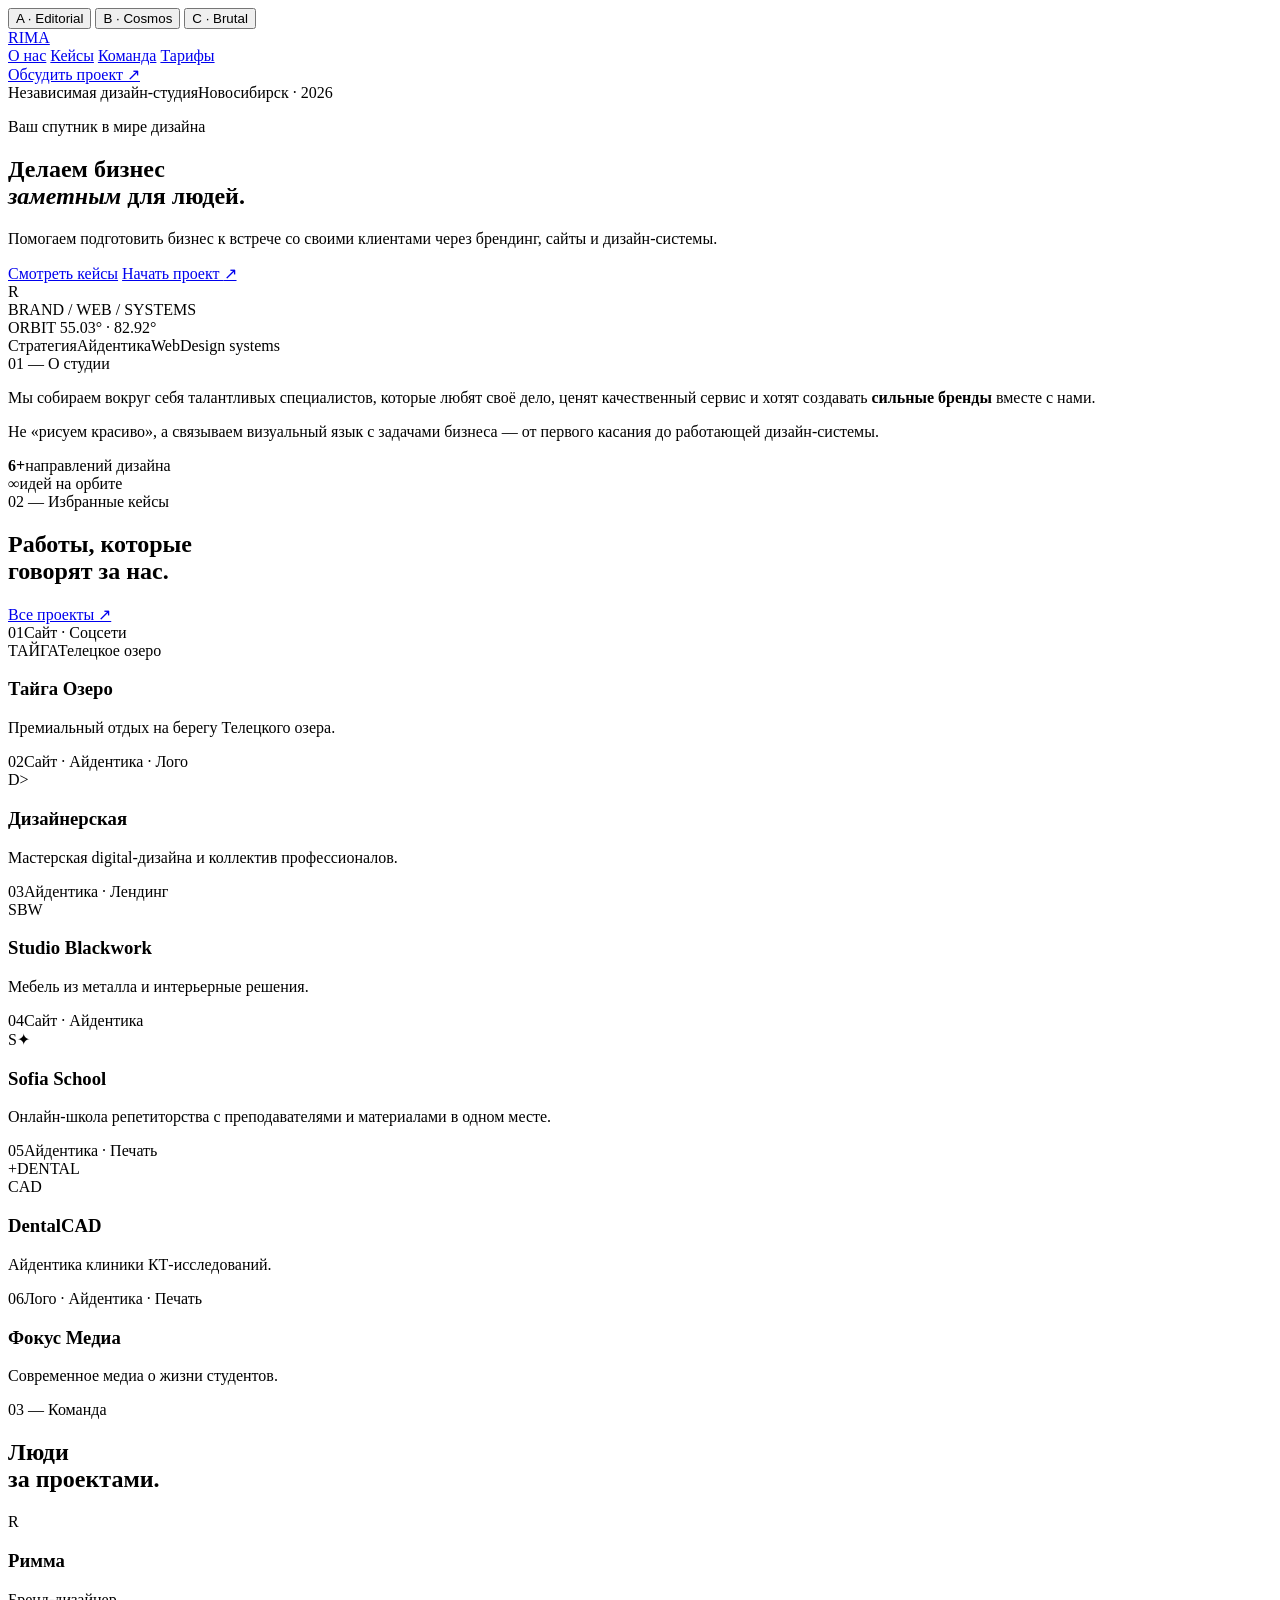
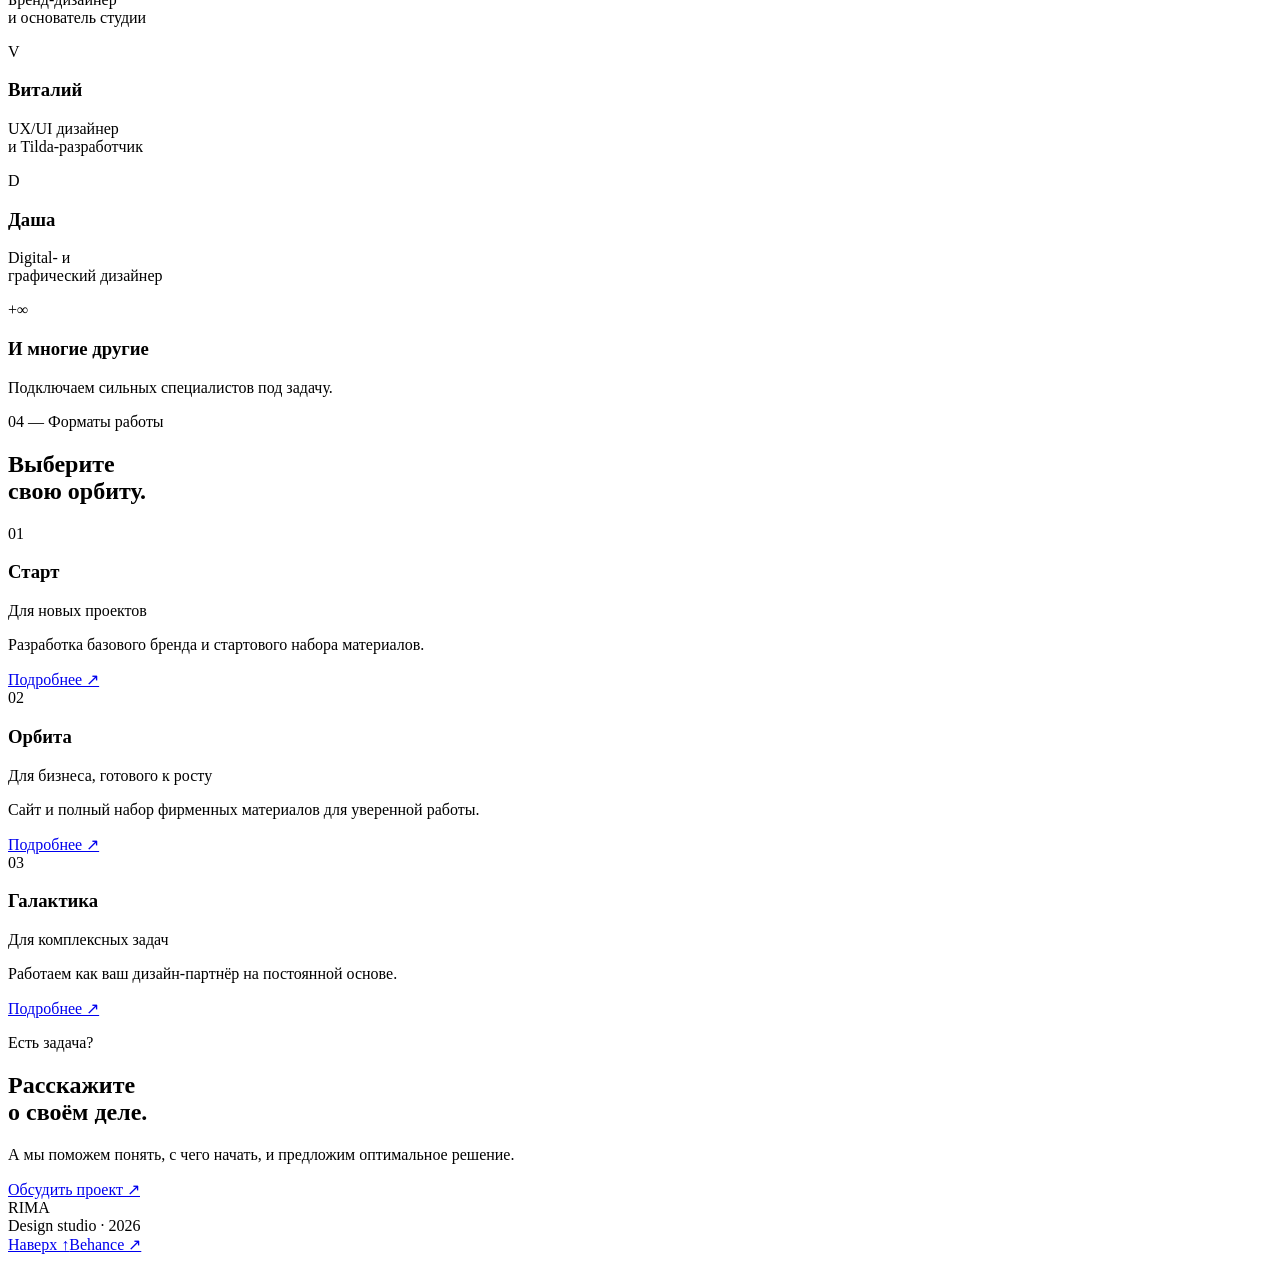
==== index.html @ 3a9eb6b9 "feat: add interactive three-concept redesign showcase" ====
<!doctype html>
<html lang="ru">
<head>
  <meta charset="utf-8" />
  <meta name="viewport" content="width=device-width,initial-scale=1" />
  <meta name="description" content="Rima — redesign concepts" />
  <title>Rima — дизайн-концепции</title>
  <link rel="preconnect" href="https://fonts.googleapis.com">
  <link rel="preconnect" href="https://fonts.gstatic.com" crossorigin>
  <link href="https://fonts.googleapis.com/css2?family=Inter:wght@400;500;600;700&family=Manrope:wght@400;500;600;700;800&family=Unbounded:wght@400;500;600&display=swap" rel="stylesheet">
  <link rel="stylesheet" href="styles.css" />
</head>
<body data-concept="editorial">
  <div class="concept-switcher" aria-label="Выбор дизайн-концепции">
    <button data-set-concept="editorial" class="is-active">A · Editorial</button>
    <button data-set-concept="cosmos">B · Cosmos</button>
    <button data-set-concept="brutal">C · Brutal</button>
  </div>

  <div class="noise"></div>
  <div class="orb orb-a"></div>
  <div class="orb orb-b"></div>

  <header class="site-header shell">
    <a class="brand" href="#top" aria-label="Rima — на главную">
      <span class="brand-dot"></span>
      <span>RIMA</span>
    </a>
    <nav>
      <a href="#about">О нас</a>
      <a href="#work">Кейсы</a>
      <a href="#team">Команда</a>
      <a href="#plans">Тарифы</a>
    </nav>
    <a class="header-cta" href="#contact">Обсудить проект ↗</a>
  </header>

  <main id="top">
    <section class="hero shell section-grid">
      <div class="eyebrow"><span>Независимая дизайн-студия</span><span>Новосибирск · 2026</span></div>
      <div class="hero-copy">
        <p class="kicker">Ваш спутник в мире дизайна</p>
        <h1>Делаем бизнес<br><em>заметным</em> для людей.</h1>
        <p class="lead">Помогаем подготовить бизнес к встрече со своими клиентами через брендинг, сайты и дизайн-системы.</p>
        <div class="hero-actions">
          <a class="primary-btn" href="#work">Смотреть кейсы</a>
          <a class="text-link" href="#contact">Начать проект <span>↗</span></a>
        </div>
      </div>
      <aside class="hero-art" aria-hidden="true">
        <div class="planet">
          <div class="planet-core">R</div>
          <div class="ring ring-1"></div>
          <div class="ring ring-2"></div>
          <div class="satellite sat-1"></div>
          <div class="satellite sat-2"></div>
        </div>
        <div class="micro-label top">BRAND / WEB / SYSTEMS</div>
        <div class="micro-label bottom">ORBIT 55.03° · 82.92°</div>
      </aside>
      <div class="hero-foot"><span>Стратегия</span><span>Айдентика</span><span>Web</span><span>Design systems</span></div>
    </section>

    <section id="about" class="about shell section-grid">
      <div class="section-index">01 — О студии</div>
      <div class="about-main">
        <p class="display-copy">Мы собираем вокруг себя талантливых специалистов, которые любят своё дело, ценят качественный сервис и хотят создавать <strong>сильные бренды</strong> вместе с нами.</p>
      </div>
      <div class="about-side">
        <p>Не «рисуем красиво», а связываем визуальный язык с задачами бизнеса — от первого касания до работающей дизайн-системы.</p>
        <div class="metric"><strong>6+</strong><span>направлений дизайна</span></div>
        <div class="metric"><strong>∞</strong><span>идей на орбите</span></div>
      </div>
    </section>

    <section id="work" class="work shell">
      <div class="section-heading">
        <div class="section-index">02 — Избранные кейсы</div>
        <h2>Работы, которые<br>говорят за нас.</h2>
        <a class="text-link" href="https://www.behance.net/" target="_blank" rel="noreferrer">Все проекты ↗</a>
      </div>
      <div class="case-grid">
        <article class="case case-wide theme-lake">
          <div class="case-top"><span>01</span><span>Сайт · Соцсети</span></div>
          <div class="case-visual"><span class="visual-word">ТАЙГА</span><span class="visual-sub">Телецкое озеро</span></div>
          <div class="case-bottom"><h3>Тайга Озеро</h3><p>Премиальный отдых на берегу Телецкого озера.</p></div>
        </article>
        <article class="case theme-digital">
          <div class="case-top"><span>02</span><span>Сайт · Айдентика · Лого</span></div>
          <div class="case-visual"><span class="visual-code">D&gt;</span></div>
          <div class="case-bottom"><h3>Дизайнерская</h3><p>Мастерская digital-дизайна и коллектив профессионалов.</p></div>
        </article>
        <article class="case theme-blackwork">
          <div class="case-top"><span>03</span><span>Айдентика · Лендинг</span></div>
          <div class="case-visual"><span class="steel-line"></span><span class="steel-mark">SBW</span></div>
          <div class="case-bottom"><h3>Studio Blackwork</h3><p>Мебель из металла и интерьерные решения.</p></div>
        </article>
        <article class="case theme-sofia">
          <div class="case-top"><span>04</span><span>Сайт · Айдентика</span></div>
          <div class="case-visual"><span class="sofia-s">S</span><span class="sofia-star">✦</span></div>
          <div class="case-bottom"><h3>Sofia School</h3><p>Онлайн-школа репетиторства с преподавателями и материалами в одном месте.</p></div>
        </article>
        <article class="case theme-dental">
          <div class="case-top"><span>05</span><span>Айдентика · Печать</span></div>
          <div class="case-visual"><span class="dental-cross">+</span><span class="dental-name">DENTAL<br>CAD</span></div>
          <div class="case-bottom"><h3>DentalCAD</h3><p>Айдентика клиники КТ-исследований.</p></div>
        </article>
        <article class="case theme-focus">
          <div class="case-top"><span>06</span><span>Лого · Айдентика · Печать</span></div>
          <div class="case-visual"><span class="focus-ring"></span><span class="focus-dot"></span></div>
          <div class="case-bottom"><h3>Фокус Медиа</h3><p>Современное медиа о жизни студентов.</p></div>
        </article>
      </div>
    </section>

    <section id="team" class="team shell">
      <div class="section-heading compact">
        <div class="section-index">03 — Команда</div>
        <h2>Люди<br>за проектами.</h2>
      </div>
      <div class="team-grid">
        <article class="person person-rimma"><div class="portrait"><span>R</span></div><div><h3>Римма</h3><p>Бренд-дизайнер<br>и основатель студии</p></div></article>
        <article class="person person-vitaly"><div class="portrait"><span>V</span></div><div><h3>Виталий</h3><p>UX/UI дизайнер<br>и Tilda-разработчик</p></div></article>
        <article class="person person-dasha"><div class="portrait"><span>D</span></div><div><h3>Даша</h3><p>Digital- и<br>графический дизайнер</p></div></article>
        <article class="person person-more"><div class="portrait"><span>+∞</span></div><div><h3>И многие другие</h3><p>Подключаем сильных специалистов под задачу.</p></div></article>
      </div>
    </section>

    <section id="plans" class="plans shell">
      <div class="section-heading">
        <div class="section-index">04 — Форматы работы</div>
        <h2>Выберите<br>свою орбиту.</h2>
      </div>
      <div class="plan-list">
        <article class="plan"><div class="plan-no">01</div><div><h3>Старт</h3><p>Для новых проектов</p></div><p class="plan-desc">Разработка базового бренда и стартового набора материалов.</p><a href="#contact">Подробнее ↗</a></article>
        <article class="plan featured"><div class="plan-no">02</div><div><h3>Орбита</h3><p>Для бизнеса, готового к росту</p></div><p class="plan-desc">Сайт и полный набор фирменных материалов для уверенной работы.</p><a href="#contact">Подробнее ↗</a></article>
        <article class="plan"><div class="plan-no">03</div><div><h3>Галактика</h3><p>Для комплексных задач</p></div><p class="plan-desc">Работаем как ваш дизайн-партнёр на постоянной основе.</p><a href="#contact">Подробнее ↗</a></article>
      </div>
    </section>

    <section id="contact" class="contact shell">
      <div class="contact-orbit" aria-hidden="true"><span></span></div>
      <p class="kicker">Есть задача?</p>
      <h2>Расскажите<br>о своём деле.</h2>
      <p>А мы поможем понять, с чего начать, и предложим оптимальное решение.</p>
      <a class="contact-btn" href="mailto:hello@example.com">Обсудить проект <span>↗</span></a>
    </section>
  </main>

  <footer class="shell footer">
    <div class="brand"><span class="brand-dot"></span><span>RIMA</span></div>
    <div>Design studio · 2026</div>
    <div class="footer-links"><a href="#top">Наверх ↑</a><a href="https://www.behance.net/" target="_blank" rel="noreferrer">Behance ↗</a></div>
  </footer>

  <script src="app.js"></script>
</body>
</html>
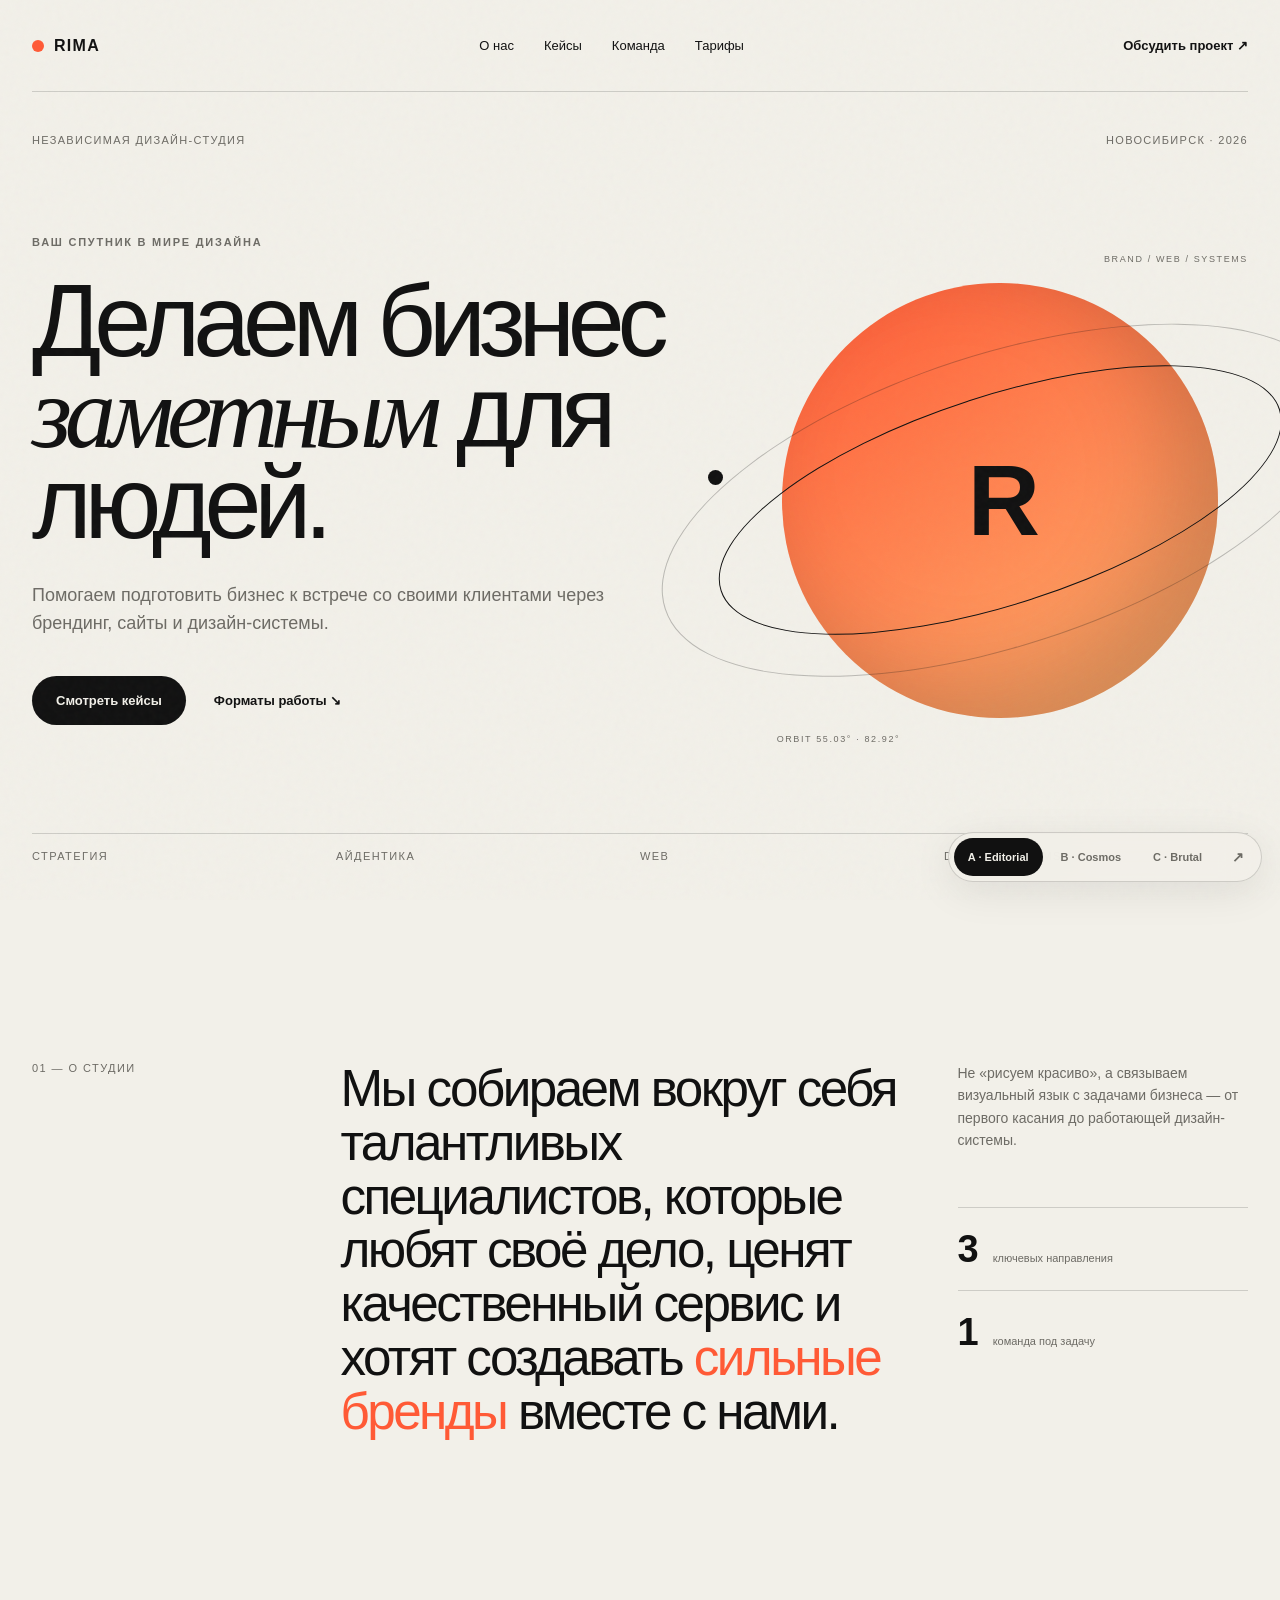
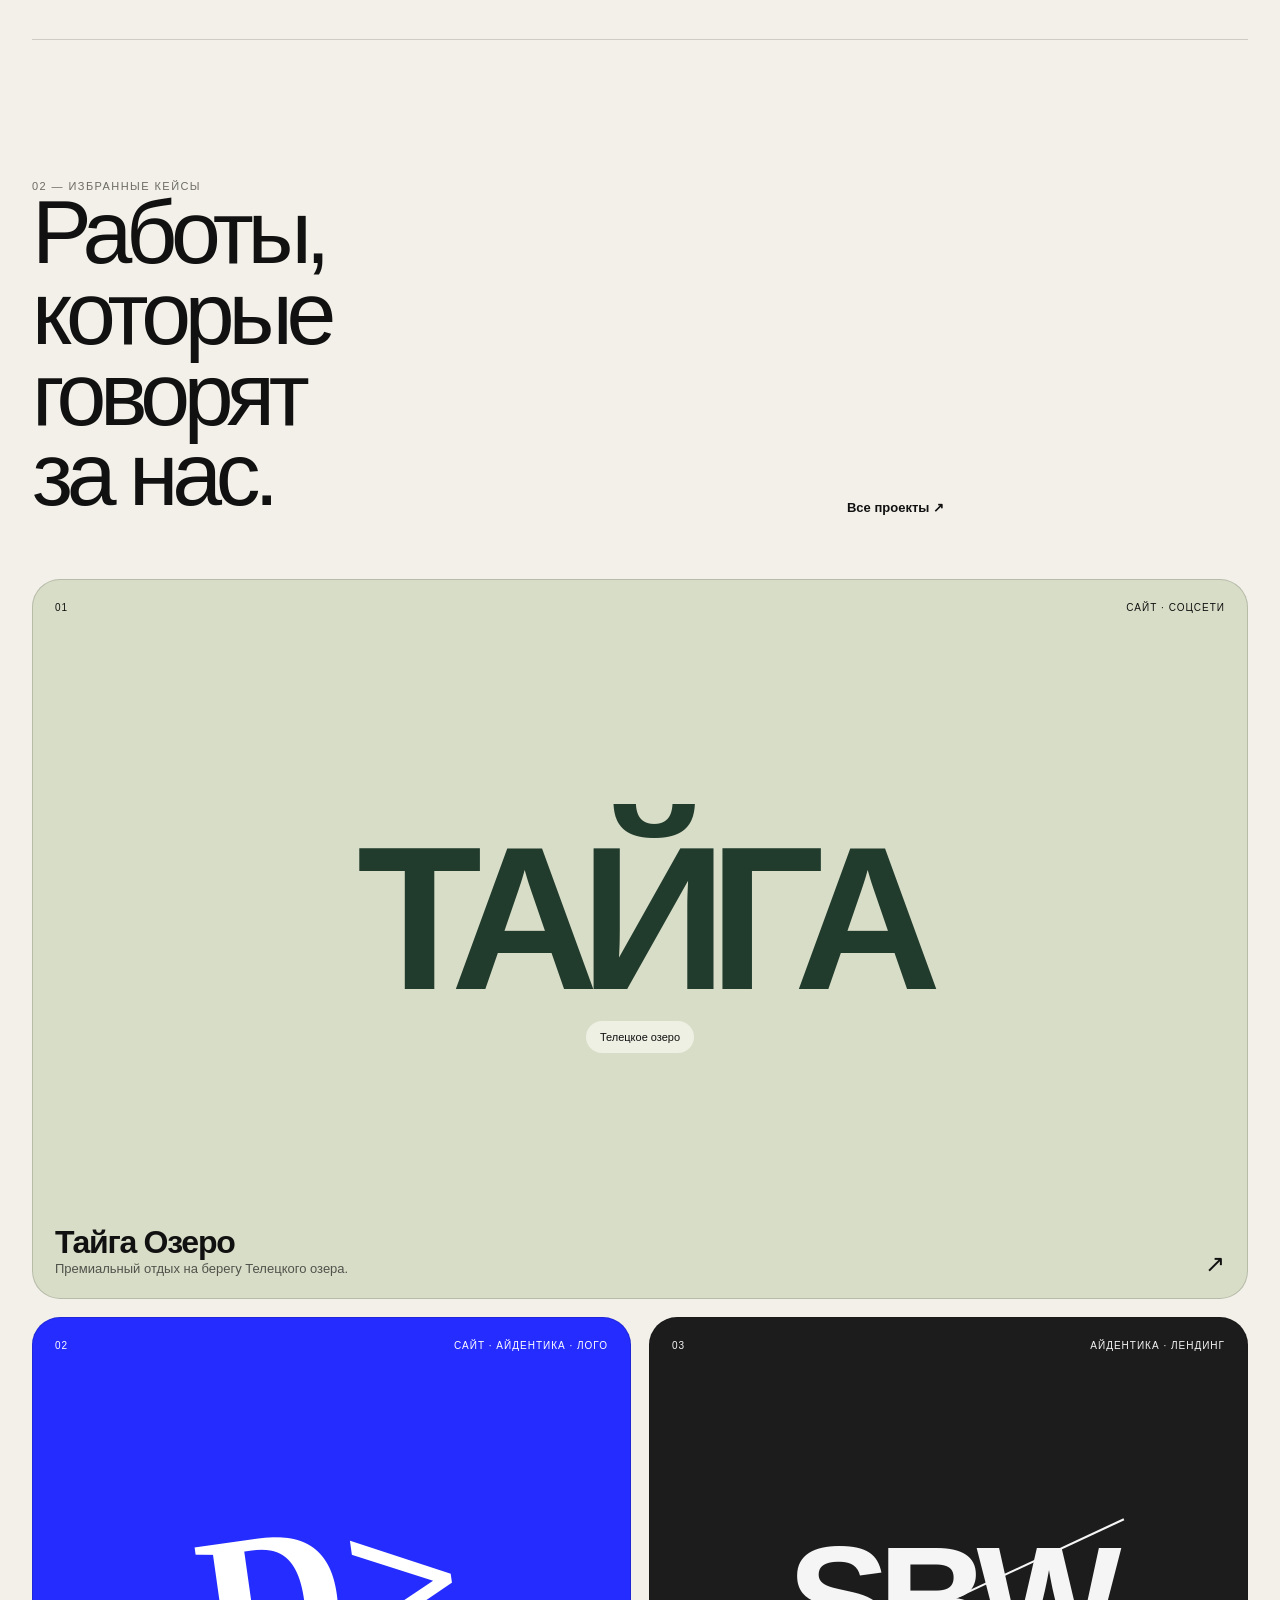
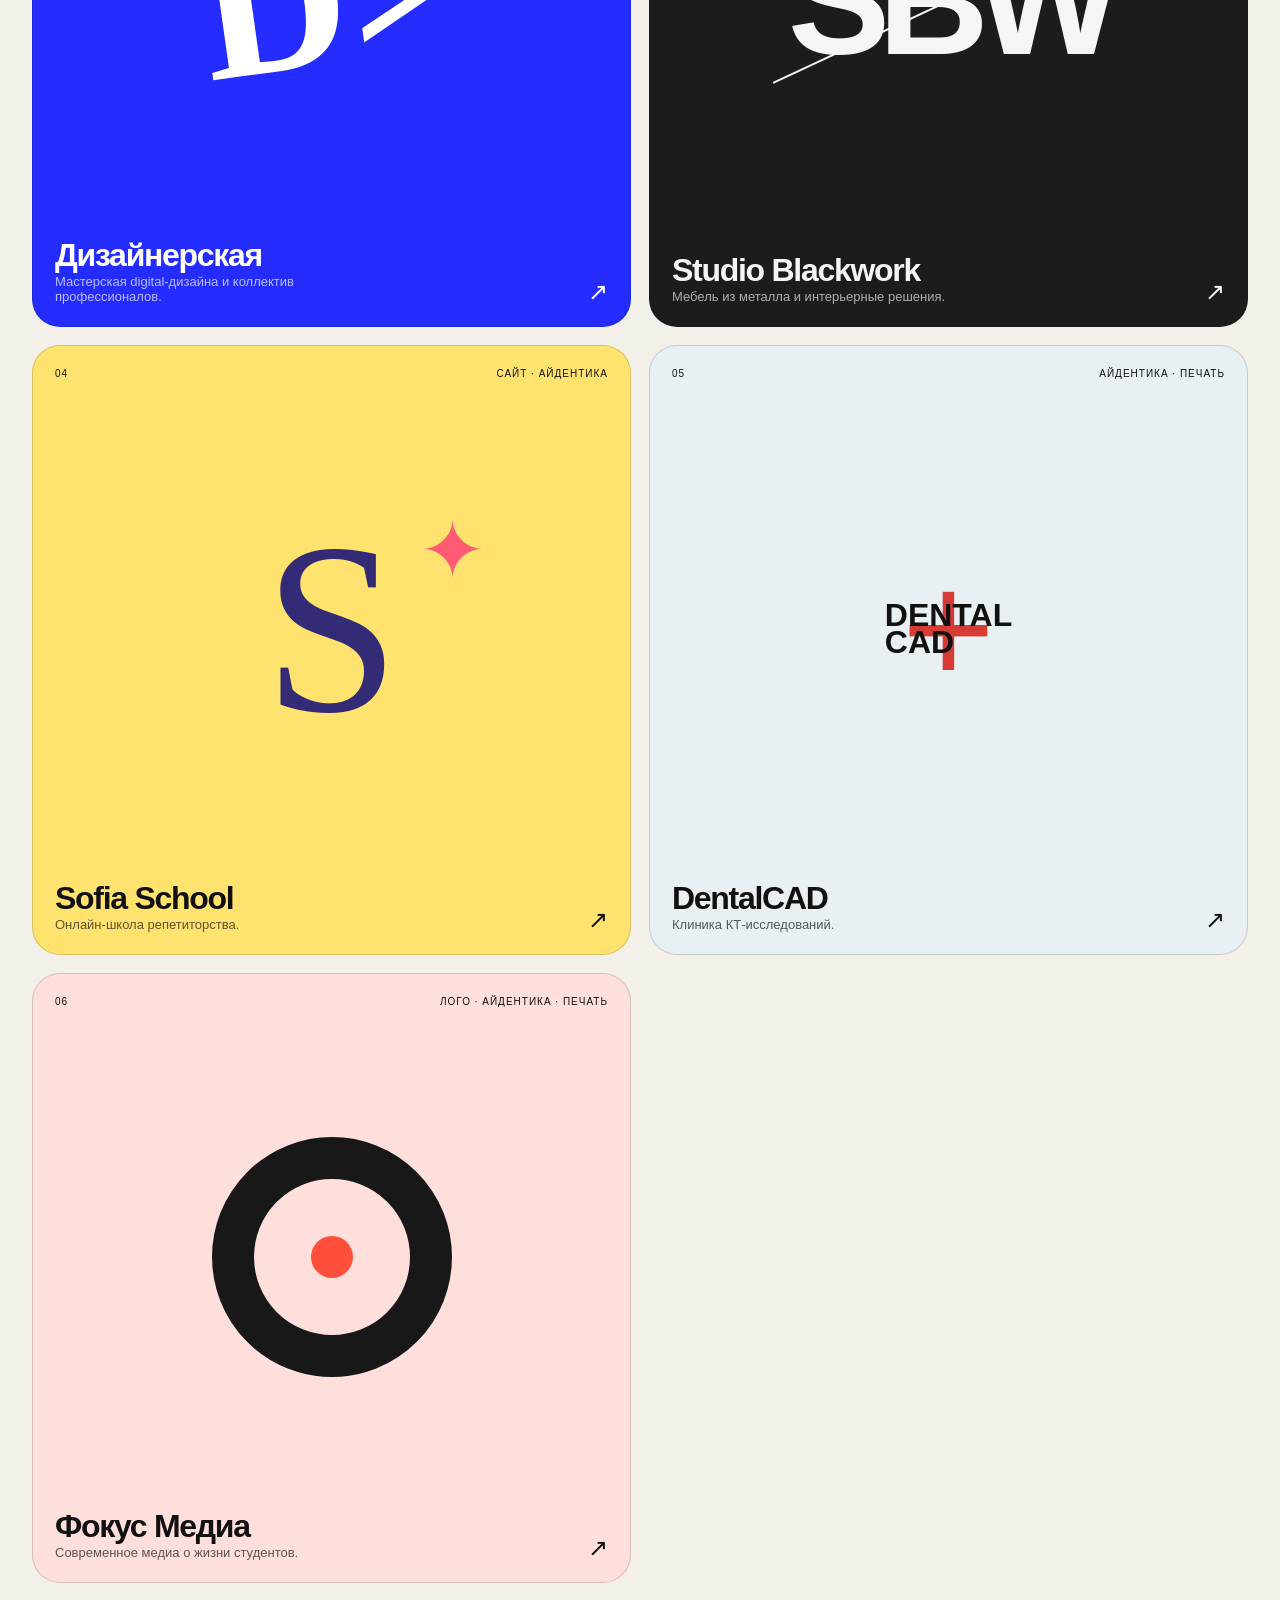
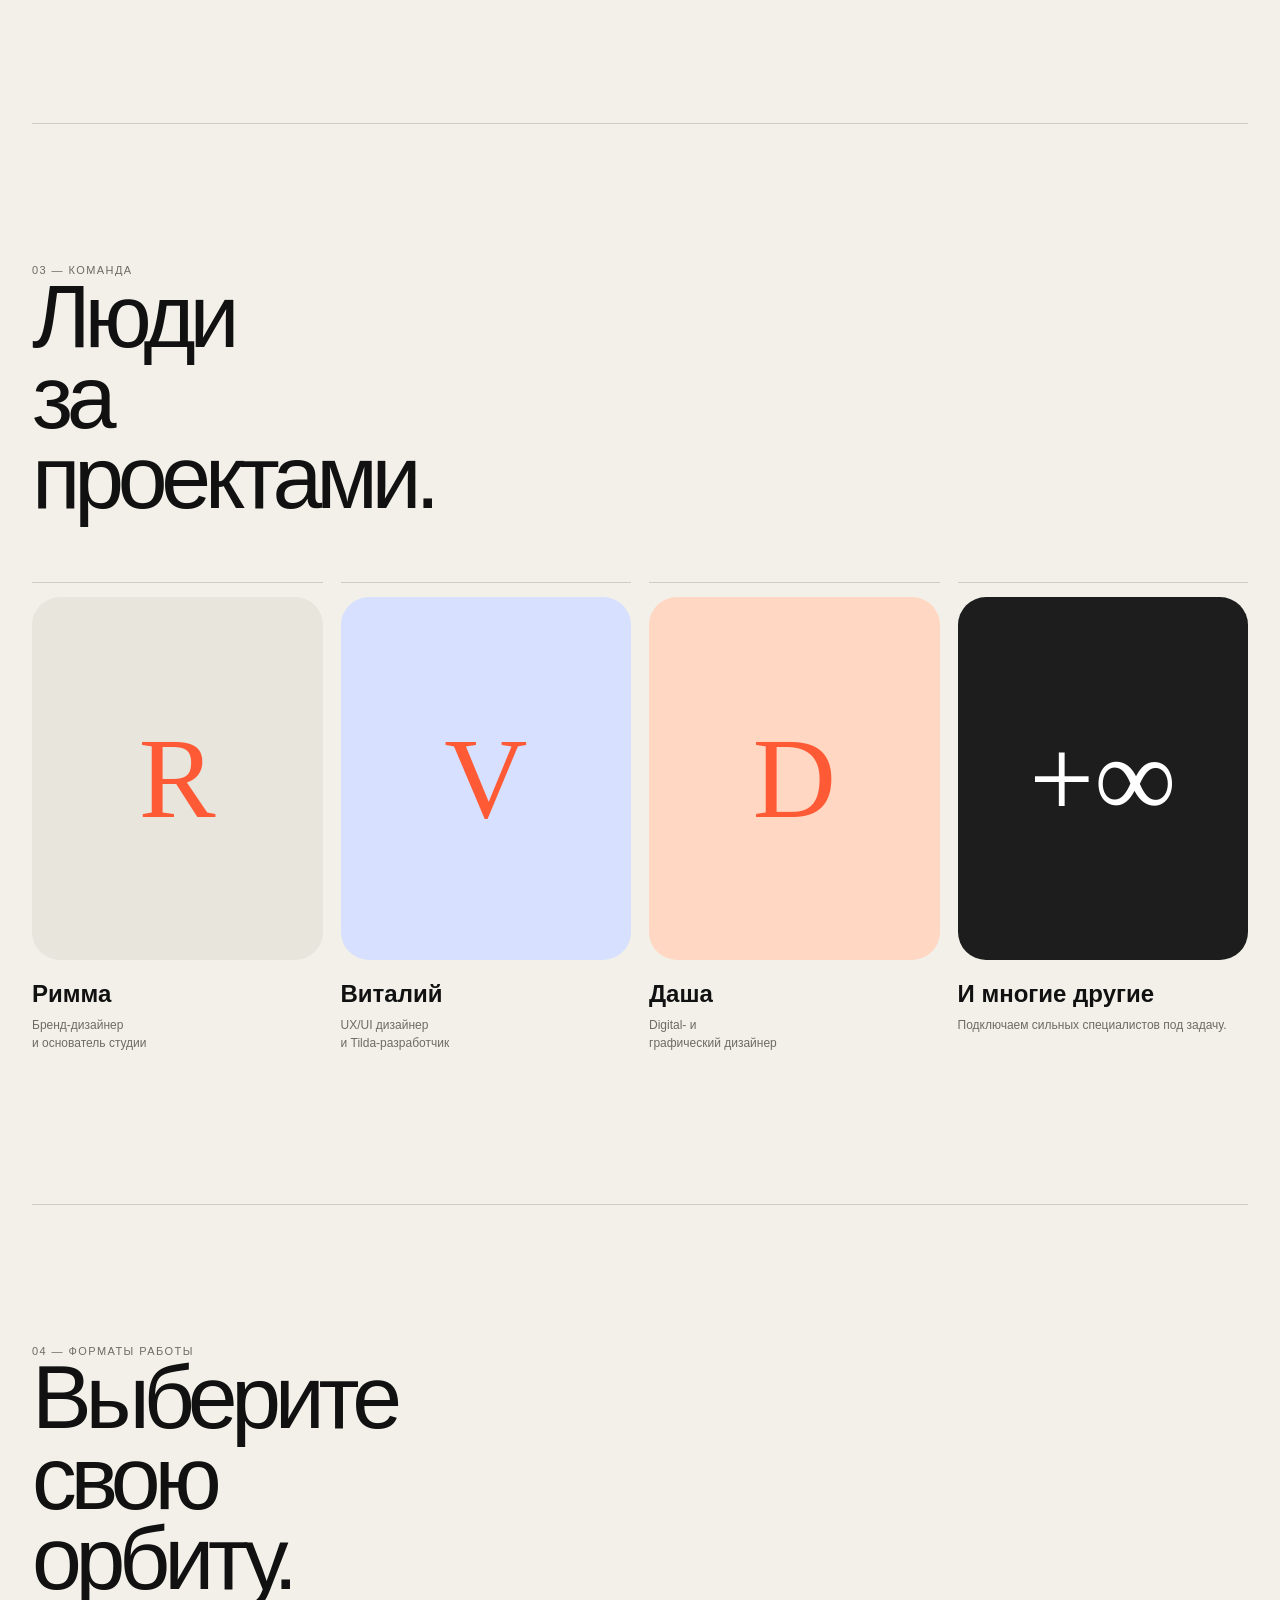
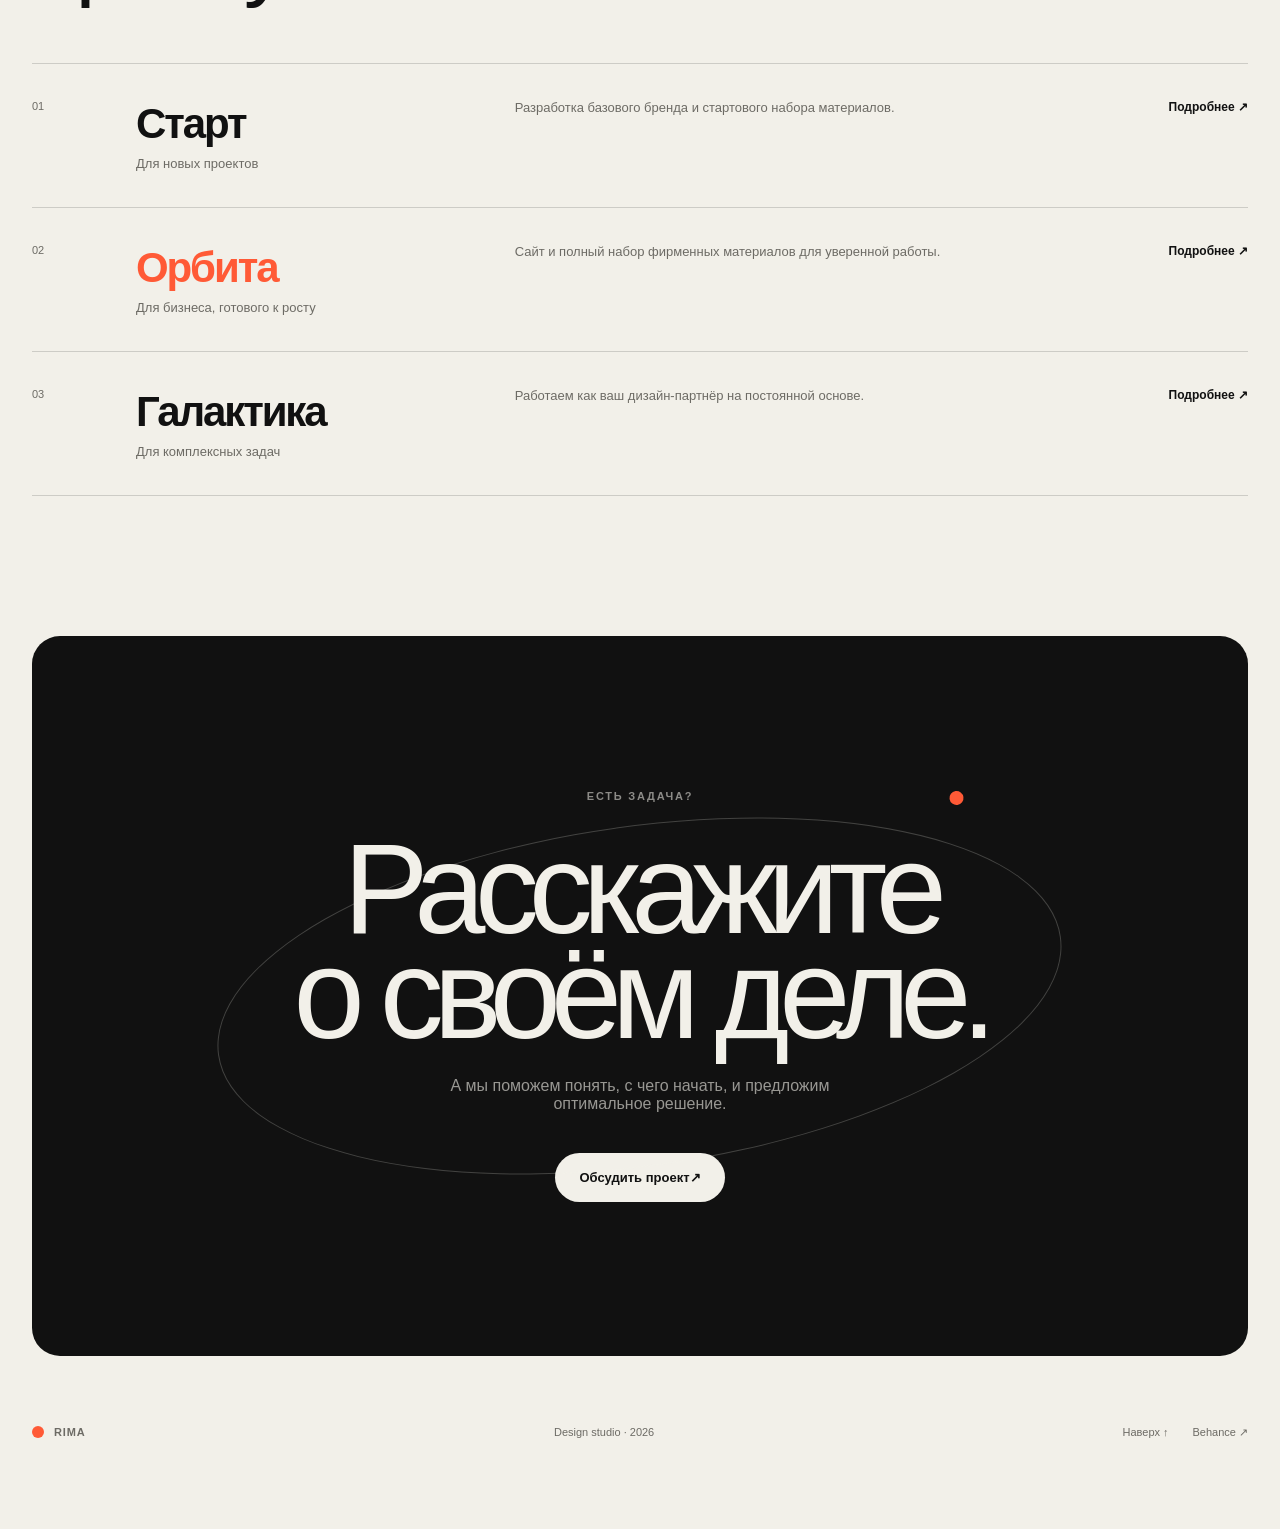
==== commit a6ba61b1: "feat: polish presentation shell and real project links" ====
--- a/index.html
+++ b/index.html
@@ -3,156 +3,90 @@
 <head>
   <meta charset="utf-8" />
   <meta name="viewport" content="width=device-width,initial-scale=1" />
-  <meta name="description" content="Rima — redesign concepts" />
-  <title>Rima — дизайн-концепции</title>
+  <meta name="theme-color" content="#f2f0e9" />
+  <meta name="description" content="RIMA — независимая дизайн-студия. Брендинг, сайты и дизайн-системы." />
+  <title>RIMA — дизайн-концепции</title>
   <link rel="preconnect" href="https://fonts.googleapis.com">
   <link rel="preconnect" href="https://fonts.gstatic.com" crossorigin>
   <link href="https://fonts.googleapis.com/css2?family=Inter:wght@400;500;600;700&family=Manrope:wght@400;500;600;700;800&family=Unbounded:wght@400;500;600&display=swap" rel="stylesheet">
   <link rel="stylesheet" href="styles.css" />
+  <link rel="stylesheet" href="enhancements.css" />
 </head>
 <body data-concept="editorial">
+  <a class="skip-link" href="#main">К содержимому</a>
   <div class="concept-switcher" aria-label="Выбор дизайн-концепции">
     <button data-set-concept="editorial" class="is-active">A · Editorial</button>
     <button data-set-concept="cosmos">B · Cosmos</button>
     <button data-set-concept="brutal">C · Brutal</button>
+    <button class="share-concept" data-share-concept aria-label="Скопировать ссылку на выбранный концепт">↗</button>
   </div>
-
-  <div class="noise"></div>
-  <div class="orb orb-a"></div>
-  <div class="orb orb-b"></div>
+  <div class="toast" role="status" aria-live="polite">Ссылка на концепт скопирована</div>
+  <div class="noise"></div><div class="orb orb-a"></div><div class="orb orb-b"></div>
 
   <header class="site-header shell">
-    <a class="brand" href="#top" aria-label="Rima — на главную">
-      <span class="brand-dot"></span>
-      <span>RIMA</span>
-    </a>
-    <nav>
-      <a href="#about">О нас</a>
-      <a href="#work">Кейсы</a>
-      <a href="#team">Команда</a>
-      <a href="#plans">Тарифы</a>
-    </nav>
-    <a class="header-cta" href="#contact">Обсудить проект ↗</a>
+    <a class="brand" href="#top" aria-label="RIMA — на главную"><span class="brand-dot"></span><span>RIMA</span></a>
+    <button class="menu-toggle" type="button" aria-expanded="false" aria-controls="site-nav">Меню</button>
+    <nav id="site-nav"><a href="#about">О нас</a><a href="#work">Кейсы</a><a href="#team">Команда</a><a href="#plans">Тарифы</a></nav>
+    <a class="header-cta" href="https://xn--h1aehhjhg.agency/" target="_blank" rel="noreferrer">Обсудить проект ↗</a>
   </header>
 
-  <main id="top">
-    <section class="hero shell section-grid">
+  <main id="main">
+    <section id="top" class="hero shell section-grid">
       <div class="eyebrow"><span>Независимая дизайн-студия</span><span>Новосибирск · 2026</span></div>
       <div class="hero-copy">
         <p class="kicker">Ваш спутник в мире дизайна</p>
         <h1>Делаем бизнес<br><em>заметным</em> для людей.</h1>
         <p class="lead">Помогаем подготовить бизнес к встрече со своими клиентами через брендинг, сайты и дизайн-системы.</p>
-        <div class="hero-actions">
-          <a class="primary-btn" href="#work">Смотреть кейсы</a>
-          <a class="text-link" href="#contact">Начать проект <span>↗</span></a>
-        </div>
+        <div class="hero-actions"><a class="primary-btn" href="#work">Смотреть кейсы</a><a class="text-link" href="#plans">Форматы работы <span>↘</span></a></div>
       </div>
       <aside class="hero-art" aria-hidden="true">
-        <div class="planet">
-          <div class="planet-core">R</div>
-          <div class="ring ring-1"></div>
-          <div class="ring ring-2"></div>
-          <div class="satellite sat-1"></div>
-          <div class="satellite sat-2"></div>
-        </div>
-        <div class="micro-label top">BRAND / WEB / SYSTEMS</div>
-        <div class="micro-label bottom">ORBIT 55.03° · 82.92°</div>
+        <div class="planet"><div class="planet-core">R</div><div class="ring ring-1"></div><div class="ring ring-2"></div><div class="satellite sat-1"></div><div class="satellite sat-2"></div></div>
+        <div class="micro-label top">BRAND / WEB / SYSTEMS</div><div class="micro-label bottom">ORBIT 55.03° · 82.92°</div>
       </aside>
       <div class="hero-foot"><span>Стратегия</span><span>Айдентика</span><span>Web</span><span>Design systems</span></div>
     </section>
 
     <section id="about" class="about shell section-grid">
       <div class="section-index">01 — О студии</div>
-      <div class="about-main">
-        <p class="display-copy">Мы собираем вокруг себя талантливых специалистов, которые любят своё дело, ценят качественный сервис и хотят создавать <strong>сильные бренды</strong> вместе с нами.</p>
-      </div>
-      <div class="about-side">
-        <p>Не «рисуем красиво», а связываем визуальный язык с задачами бизнеса — от первого касания до работающей дизайн-системы.</p>
-        <div class="metric"><strong>6+</strong><span>направлений дизайна</span></div>
-        <div class="metric"><strong>∞</strong><span>идей на орбите</span></div>
-      </div>
+      <div class="about-main"><p class="display-copy">Мы собираем вокруг себя талантливых специалистов, которые любят своё дело, ценят качественный сервис и хотят создавать <strong>сильные бренды</strong> вместе с нами.</p></div>
+      <div class="about-side"><p>Не «рисуем красиво», а связываем визуальный язык с задачами бизнеса — от первого касания до работающей дизайн-системы.</p><div class="metric"><strong>3</strong><span>ключевых направления</span></div><div class="metric"><strong>1</strong><span>команда под задачу</span></div></div>
     </section>
 
     <section id="work" class="work shell">
-      <div class="section-heading">
-        <div class="section-index">02 — Избранные кейсы</div>
-        <h2>Работы, которые<br>говорят за нас.</h2>
-        <a class="text-link" href="https://www.behance.net/" target="_blank" rel="noreferrer">Все проекты ↗</a>
-      </div>
+      <div class="section-heading"><div class="section-index">02 — Избранные кейсы</div><h2>Работы, которые<br>говорят за нас.</h2><a class="text-link" href="https://www.behance.net/" target="_blank" rel="noreferrer">Все проекты ↗</a></div>
       <div class="case-grid">
-        <article class="case case-wide theme-lake">
-          <div class="case-top"><span>01</span><span>Сайт · Соцсети</span></div>
-          <div class="case-visual"><span class="visual-word">ТАЙГА</span><span class="visual-sub">Телецкое озеро</span></div>
-          <div class="case-bottom"><h3>Тайга Озеро</h3><p>Премиальный отдых на берегу Телецкого озера.</p></div>
-        </article>
-        <article class="case theme-digital">
-          <div class="case-top"><span>02</span><span>Сайт · Айдентика · Лого</span></div>
-          <div class="case-visual"><span class="visual-code">D&gt;</span></div>
-          <div class="case-bottom"><h3>Дизайнерская</h3><p>Мастерская digital-дизайна и коллектив профессионалов.</p></div>
-        </article>
-        <article class="case theme-blackwork">
-          <div class="case-top"><span>03</span><span>Айдентика · Лендинг</span></div>
-          <div class="case-visual"><span class="steel-line"></span><span class="steel-mark">SBW</span></div>
-          <div class="case-bottom"><h3>Studio Blackwork</h3><p>Мебель из металла и интерьерные решения.</p></div>
-        </article>
-        <article class="case theme-sofia">
-          <div class="case-top"><span>04</span><span>Сайт · Айдентика</span></div>
-          <div class="case-visual"><span class="sofia-s">S</span><span class="sofia-star">✦</span></div>
-          <div class="case-bottom"><h3>Sofia School</h3><p>Онлайн-школа репетиторства с преподавателями и материалами в одном месте.</p></div>
-        </article>
-        <article class="case theme-dental">
-          <div class="case-top"><span>05</span><span>Айдентика · Печать</span></div>
-          <div class="case-visual"><span class="dental-cross">+</span><span class="dental-name">DENTAL<br>CAD</span></div>
-          <div class="case-bottom"><h3>DentalCAD</h3><p>Айдентика клиники КТ-исследований.</p></div>
-        </article>
-        <article class="case theme-focus">
-          <div class="case-top"><span>06</span><span>Лого · Айдентика · Печать</span></div>
-          <div class="case-visual"><span class="focus-ring"></span><span class="focus-dot"></span></div>
-          <div class="case-bottom"><h3>Фокус Медиа</h3><p>Современное медиа о жизни студентов.</p></div>
-        </article>
+        <article class="case case-wide theme-lake"><div class="case-top"><span>01</span><span>Сайт · Соцсети</span></div><div class="case-visual"><span class="visual-word">ТАЙГА</span><span class="visual-sub">Телецкое озеро</span></div><div class="case-bottom"><div><h3>Тайга Озеро</h3><p>Премиальный отдых на берегу Телецкого озера.</p></div><span class="case-arrow">↗</span></div></article>
+        <a class="case theme-digital" href="https://www.behance.net/gallery/241910957/razrabotka-brenda-dlja-masterskoj-dizajna" target="_blank" rel="noreferrer"><div class="case-top"><span>02</span><span>Сайт · Айдентика · Лого</span></div><div class="case-visual"><span class="visual-code">D&gt;</span></div><div class="case-bottom"><div><h3>Дизайнерская</h3><p>Мастерская digital-дизайна и коллектив профессионалов.</p></div><span class="case-arrow">↗</span></div></a>
+        <a class="case theme-blackwork" href="https://www.behance.net/gallery/234539475/Landing-page-Studio-Blackwork" target="_blank" rel="noreferrer"><div class="case-top"><span>03</span><span>Айдентика · Лендинг</span></div><div class="case-visual"><span class="steel-line"></span><span class="steel-mark">SBW</span></div><div class="case-bottom"><div><h3>Studio Blackwork</h3><p>Мебель из металла и интерьерные решения.</p></div><span class="case-arrow">↗</span></div></a>
+        <a class="case theme-sofia" href="https://www.behance.net/gallery/232474425/Website-on-Tilda-Sofia-school" target="_blank" rel="noreferrer"><div class="case-top"><span>04</span><span>Сайт · Айдентика</span></div><div class="case-visual"><span class="sofia-s">S</span><span class="sofia-star">✦</span></div><div class="case-bottom"><div><h3>Sofia School</h3><p>Онлайн-школа репетиторства.</p></div><span class="case-arrow">↗</span></div></a>
+        <a class="case theme-dental" href="https://www.behance.net/gallery/243706249/DENTAL-CAD-logotip-firmennyj-stil" target="_blank" rel="noreferrer"><div class="case-top"><span>05</span><span>Айдентика · Печать</span></div><div class="case-visual"><span class="dental-cross">+</span><span class="dental-name">DENTAL<br>CAD</span></div><div class="case-bottom"><div><h3>DentalCAD</h3><p>Клиника КТ-исследований.</p></div><span class="case-arrow">↗</span></div></a>
+        <a class="case theme-focus" href="https://www.behance.net/gallery/248397223/firmennyj-stil-dlja-mediacentra" target="_blank" rel="noreferrer"><div class="case-top"><span>06</span><span>Лого · Айдентика · Печать</span></div><div class="case-visual"><span class="focus-ring"></span><span class="focus-dot"></span></div><div class="case-bottom"><div><h3>Фокус Медиа</h3><p>Современное медиа о жизни студентов.</p></div><span class="case-arrow">↗</span></div></a>
       </div>
     </section>
 
     <section id="team" class="team shell">
-      <div class="section-heading compact">
-        <div class="section-index">03 — Команда</div>
-        <h2>Люди<br>за проектами.</h2>
-      </div>
+      <div class="section-heading compact"><div class="section-index">03 — Команда</div><h2>Люди<br>за проектами.</h2></div>
       <div class="team-grid">
-        <article class="person person-rimma"><div class="portrait"><span>R</span></div><div><h3>Римма</h3><p>Бренд-дизайнер<br>и основатель студии</p></div></article>
-        <article class="person person-vitaly"><div class="portrait"><span>V</span></div><div><h3>Виталий</h3><p>UX/UI дизайнер<br>и Tilda-разработчик</p></div></article>
-        <article class="person person-dasha"><div class="portrait"><span>D</span></div><div><h3>Даша</h3><p>Digital- и<br>графический дизайнер</p></div></article>
+        <article class="person"><div class="portrait"><span>R</span></div><div><h3>Римма</h3><p>Бренд-дизайнер<br>и основатель студии</p></div></article>
+        <article class="person"><div class="portrait"><span>V</span></div><div><h3>Виталий</h3><p>UX/UI дизайнер<br>и Tilda-разработчик</p></div></article>
+        <article class="person"><div class="portrait"><span>D</span></div><div><h3>Даша</h3><p>Digital- и<br>графический дизайнер</p></div></article>
         <article class="person person-more"><div class="portrait"><span>+∞</span></div><div><h3>И многие другие</h3><p>Подключаем сильных специалистов под задачу.</p></div></article>
       </div>
     </section>
 
     <section id="plans" class="plans shell">
-      <div class="section-heading">
-        <div class="section-index">04 — Форматы работы</div>
-        <h2>Выберите<br>свою орбиту.</h2>
-      </div>
+      <div class="section-heading"><div class="section-index">04 — Форматы работы</div><h2>Выберите<br>свою орбиту.</h2></div>
       <div class="plan-list">
-        <article class="plan"><div class="plan-no">01</div><div><h3>Старт</h3><p>Для новых проектов</p></div><p class="plan-desc">Разработка базового бренда и стартового набора материалов.</p><a href="#contact">Подробнее ↗</a></article>
-        <article class="plan featured"><div class="plan-no">02</div><div><h3>Орбита</h3><p>Для бизнеса, готового к росту</p></div><p class="plan-desc">Сайт и полный набор фирменных материалов для уверенной работы.</p><a href="#contact">Подробнее ↗</a></article>
-        <article class="plan"><div class="plan-no">03</div><div><h3>Галактика</h3><p>Для комплексных задач</p></div><p class="plan-desc">Работаем как ваш дизайн-партнёр на постоянной основе.</p><a href="#contact">Подробнее ↗</a></article>
+        <article class="plan"><div class="plan-no">01</div><div><h3>Старт</h3><p>Для новых проектов</p></div><p class="plan-desc">Разработка базового бренда и стартового набора материалов.</p><a href="https://xn--h1aehhjhg.agency/" target="_blank" rel="noreferrer">Подробнее ↗</a></article>
+        <article class="plan featured"><div class="plan-no">02</div><div><h3>Орбита</h3><p>Для бизнеса, готового к росту</p></div><p class="plan-desc">Сайт и полный набор фирменных материалов для уверенной работы.</p><a href="https://xn--h1aehhjhg.agency/" target="_blank" rel="noreferrer">Подробнее ↗</a></article>
+        <article class="plan"><div class="plan-no">03</div><div><h3>Галактика</h3><p>Для комплексных задач</p></div><p class="plan-desc">Работаем как ваш дизайн-партнёр на постоянной основе.</p><a href="https://xn--h1aehhjhg.agency/" target="_blank" rel="noreferrer">Подробнее ↗</a></article>
       </div>
     </section>
 
-    <section id="contact" class="contact shell">
-      <div class="contact-orbit" aria-hidden="true"><span></span></div>
-      <p class="kicker">Есть задача?</p>
-      <h2>Расскажите<br>о своём деле.</h2>
-      <p>А мы поможем понять, с чего начать, и предложим оптимальное решение.</p>
-      <a class="contact-btn" href="mailto:hello@example.com">Обсудить проект <span>↗</span></a>
-    </section>
+    <section id="contact" class="contact shell"><div class="contact-orbit" aria-hidden="true"><span></span></div><p class="kicker">Есть задача?</p><h2>Расскажите<br>о своём деле.</h2><p>А мы поможем понять, с чего начать, и предложим оптимальное решение.</p><a class="contact-btn" href="https://xn--h1aehhjhg.agency/" target="_blank" rel="noreferrer">Обсудить проект <span>↗</span></a></section>
   </main>
 
-  <footer class="shell footer">
-    <div class="brand"><span class="brand-dot"></span><span>RIMA</span></div>
-    <div>Design studio · 2026</div>
-    <div class="footer-links"><a href="#top">Наверх ↑</a><a href="https://www.behance.net/" target="_blank" rel="noreferrer">Behance ↗</a></div>
-  </footer>
-
+  <footer class="shell footer"><div class="brand"><span class="brand-dot"></span><span>RIMA</span></div><div>Design studio · 2026</div><div class="footer-links"><a href="#top">Наверх ↑</a><a href="https://www.behance.net/" target="_blank" rel="noreferrer">Behance ↗</a></div></footer>
   <script src="app.js"></script>
 </body>
 </html>
--- a/styles.css
+++ b/styles.css
@@ -0,0 +1,4 @@
+:root{--bg:#f2f0e9;--fg:#111;--muted:#6d6b65;--line:rgba(17,17,17,.16);--accent:#ff5a36;--panel:#e8e5dc;--radius:28px;--font:'Manrope',sans-serif;--display:'Manrope',sans-serif}*{box-sizing:border-box}html{scroll-behavior:smooth}body{margin:0;background:var(--bg);color:var(--fg);font-family:var(--font);transition:background .45s,color .45s;overflow-x:hidden}a{color:inherit;text-decoration:none}.shell{width:min(1440px,calc(100% - 64px));margin:auto}.noise{position:fixed;inset:0;pointer-events:none;z-index:100;opacity:.035;background-image:url("data:image/svg+xml,%3Csvg viewBox='0 0 180 180' xmlns='http://www.w3.org/2000/svg'%3E%3Cfilter id='n'%3E%3CfeTurbulence type='fractalNoise' baseFrequency='.85' numOctaves='3' stitchTiles='stitch'/%3E%3C/filter%3E%3Crect width='100%25' height='100%25' filter='url(%23n)' opacity='.85'/%3E%3C/svg%3E")}.orb{position:fixed;border-radius:50%;filter:blur(100px);pointer-events:none;opacity:0;transition:.4s}.concept-switcher{position:fixed;right:18px;bottom:18px;z-index:200;display:flex;gap:4px;padding:5px;border:1px solid var(--line);background:color-mix(in srgb,var(--bg) 88%,transparent);backdrop-filter:blur(18px);border-radius:999px;box-shadow:0 10px 40px rgba(0,0,0,.08)}.concept-switcher button{border:0;background:transparent;color:var(--muted);font:600 11px/1 var(--font);padding:12px 14px;border-radius:999px;cursor:pointer}.concept-switcher button.is-active{background:var(--fg);color:var(--bg)}.site-header{height:92px;display:flex;align-items:center;justify-content:space-between;border-bottom:1px solid var(--line);position:relative;z-index:5}.brand{display:flex;align-items:center;gap:10px;font-weight:800;letter-spacing:.08em}.brand-dot{width:12px;height:12px;border-radius:50%;background:var(--accent);display:inline-block}.site-header nav{display:flex;gap:30px;font-size:13px}.site-header nav a,.header-cta{transition:opacity .2s}.site-header nav a:hover,.header-cta:hover{opacity:.5}.header-cta{font-size:13px;font-weight:700}.section-grid{display:grid;grid-template-columns:repeat(12,1fr);gap:18px}.hero{min-height:820px;padding:42px 0 28px;position:relative}.eyebrow{grid-column:1/-1;display:flex;justify-content:space-between;font-size:11px;letter-spacing:.12em;text-transform:uppercase;color:var(--muted)}.hero-copy{grid-column:1/8;align-self:center;padding:40px 0 80px;position:relative;z-index:2}.kicker{text-transform:uppercase;letter-spacing:.16em;font-size:11px;font-weight:700;color:var(--muted)}h1,h2,h3,p{margin-top:0}.hero h1{font-family:var(--display);font-size:clamp(62px,8vw,126px);font-weight:500;line-height:.88;letter-spacing:-.07em;margin:28px 0 34px}.hero h1 em{font-family:Georgia,serif;font-weight:400}.lead{max-width:620px;font-size:18px;line-height:1.55;color:var(--muted)}.hero-actions{display:flex;align-items:center;gap:28px;margin-top:38px}.primary-btn,.contact-btn{display:inline-flex;align-items:center;justify-content:center;padding:17px 24px;background:var(--fg);color:var(--bg);border-radius:999px;font-size:13px;font-weight:700}.text-link{font-size:13px;font-weight:700}.hero-art{grid-column:8/-1;align-self:center;min-height:520px;position:relative;display:grid;place-items:center}.planet{width:min(34vw,440px);aspect-ratio:1;border-radius:50%;background:linear-gradient(145deg,var(--accent),#ffb16d);display:grid;place-items:center;position:relative;box-shadow:inset -40px -30px 90px rgba(0,0,0,.18)}.planet-core{font-size:100px;font-weight:800;letter-spacing:-.08em}.ring{position:absolute;left:50%;top:50%;border:1px solid var(--fg);border-radius:50%;transform:translate(-50%,-50%) rotate(-18deg)}.ring-1{width:135%;height:48%}.ring-2{width:162%;height:67%;opacity:.25}.satellite{position:absolute;width:15px;height:15px;background:var(--fg);border-radius:50%}.sat-1{left:-17%;top:43%}.sat-2{right:-29%;top:62%;width:8px;height:8px}.micro-label{position:absolute;font-size:9px;letter-spacing:.18em;color:var(--muted)}.micro-label.top{top:14px;right:0}.micro-label.bottom{bottom:16px;left:5%}.hero-foot{grid-column:1/-1;display:grid;grid-template-columns:repeat(4,1fr);border-top:1px solid var(--line);padding-top:16px;font-size:11px;text-transform:uppercase;letter-spacing:.13em;color:var(--muted)}.about{padding:150px 0;border-bottom:1px solid var(--line)}.section-index{grid-column:1/4;font-size:11px;letter-spacing:.13em;text-transform:uppercase;color:var(--muted)}.about-main{grid-column:4/10}.display-copy{font-size:clamp(34px,4vw,62px);line-height:1.05;letter-spacing:-.05em}.display-copy strong{font-weight:500;color:var(--accent)}.about-side{grid-column:10/-1;color:var(--muted);font-size:14px;line-height:1.6}.metric{padding:22px 0;border-top:1px solid var(--line);display:flex;align-items:end;gap:14px}.metric:first-of-type{margin-top:55px}.metric strong{font-size:38px;color:var(--fg);line-height:1}.metric span{font-size:11px}.work,.team,.plans{padding:140px 0}.section-heading{display:grid;grid-template-columns:3fr 6fr 3fr;align-items:end;margin-bottom:64px}.section-heading h2{font-size:clamp(58px,7vw,106px);line-height:.9;letter-spacing:-.07em;font-weight:500;margin:0}.section-heading .text-link{justify-self:end}.case-grid{display:grid;grid-template-columns:repeat(2,1fr);gap:18px}.case{min-height:610px;border:1px solid var(--line);border-radius:var(--radius);padding:22px;display:flex;flex-direction:column;overflow:hidden;background:var(--panel);transition:transform .3s}.case:hover{transform:translateY(-5px)}.case-wide{grid-column:1/-1;min-height:720px}.case-top,.case-bottom{display:flex;justify-content:space-between;gap:20px}.case-top{font-size:10px;letter-spacing:.1em;text-transform:uppercase}.case-bottom{align-items:end}.case-bottom h3{font-size:32px;margin:0;letter-spacing:-.04em}.case-bottom p{max-width:310px;margin:0;color:inherit;opacity:.68;font-size:13px}.case-visual{flex:1;display:grid;place-items:center;position:relative}.theme-lake{background:#d8ddc7}.visual-word{font-size:clamp(90px,16vw,230px);font-weight:800;letter-spacing:-.09em;color:#213b2d}.visual-sub{position:absolute;bottom:28%;background:#eef0e4;border-radius:999px;padding:10px 14px;font-size:11px}.theme-digital{background:#242cff;color:#fff}.visual-code{font:600 clamp(130px,16vw,230px)/1 'Unbounded';transform:rotate(-8deg)}.theme-blackwork{background:#1c1c1c;color:#f5f5f5}.steel-line{width:70%;height:2px;background:#f5f5f5;transform:rotate(-25deg)}.steel-mark{font-size:clamp(85px,12vw,160px);font-weight:800;letter-spacing:-.08em;position:absolute}.theme-sofia{background:#ffe36e}.sofia-s{font:500 clamp(150px,19vw,280px)/1 Georgia;color:#332b76}.sofia-star{font-size:80px;color:#ff5b72;position:absolute;right:22%;top:25%}.theme-dental{background:#e9f0f3}.dental-cross{font-size:160px;color:#d63c35}.dental-name{font-weight:800;font-size:32px;line-height:.85;position:absolute}.theme-focus{background:#ffdfdc}.focus-ring{width:240px;height:240px;border:42px solid #181818;border-radius:50%}.focus-dot{width:42px;height:42px;background:#ff4e3a;border-radius:50%;position:absolute}.team{border-top:1px solid var(--line)}.section-heading.compact{grid-template-columns:3fr 9fr}.team-grid{display:grid;grid-template-columns:repeat(4,1fr);gap:18px}.person{border-top:1px solid var(--line);padding-top:14px}.portrait{aspect-ratio:4/5;background:var(--panel);display:grid;place-items:center;margin-bottom:20px;overflow:hidden;border-radius:var(--radius)}.portrait span{font:500 clamp(80px,9vw,150px)/1 Georgia;color:var(--accent)}.person:nth-child(2) .portrait{background:#d7e0ff}.person:nth-child(3) .portrait{background:#ffd7c2}.person:nth-child(4) .portrait{background:#1d1d1d}.person-more .portrait span{color:white}.person h3{font-size:24px;margin-bottom:8px}.person p{font-size:12px;line-height:1.5;color:var(--muted)}.plans{border-top:1px solid var(--line)}.plan-list{border-top:1px solid var(--line)}.plan{display:grid;grid-template-columns:80px 2fr 3fr 1fr;gap:24px;padding:36px 0;border-bottom:1px solid var(--line);align-items:start}.plan-no{font-size:11px;color:var(--muted)}.plan h3{font-size:42px;letter-spacing:-.05em;margin-bottom:8px}.plan p{margin-bottom:0;color:var(--muted);font-size:13px}.plan-desc{max-width:440px}.plan a{justify-self:end;font-size:12px;font-weight:700}.featured h3{color:var(--accent)}.contact{min-height:720px;border-radius:var(--radius);margin-bottom:40px;background:var(--fg);color:var(--bg);display:flex;flex-direction:column;align-items:center;justify-content:center;text-align:center;position:relative;overflow:hidden}.contact .kicker{color:color-mix(in srgb,var(--bg) 55%,transparent)}.contact h2{font-size:clamp(72px,10vw,150px);line-height:.82;letter-spacing:-.08em;font-weight:500;margin:24px 0 30px}.contact>p:not(.kicker){max-width:440px;opacity:.6}.contact-btn{background:var(--bg);color:var(--fg);margin-top:24px}.contact-orbit{position:absolute;width:70%;aspect-ratio:2.5;border:1px solid color-mix(in srgb,var(--bg) 22%,transparent);border-radius:50%;transform:rotate(-8deg)}.contact-orbit span{position:absolute;right:9%;top:3%;width:14px;height:14px;background:var(--accent);border-radius:50%}.footer{display:flex;justify-content:space-between;padding:30px 0 90px;font-size:11px;color:var(--muted)}.footer-links{display:flex;gap:24px}
+/* COSMOS */body[data-concept='cosmos']{--bg:#07070a;--fg:#f5f2eb;--muted:#8f8d96;--line:rgba(255,255,255,.15);--accent:#8d5cff;--panel:#111117;--radius:18px;--font:'Inter',sans-serif;--display:'Unbounded',sans-serif}.orb{z-index:-1}body[data-concept='cosmos'] .orb{opacity:.32}body[data-concept='cosmos'] .orb-a{width:520px;height:520px;background:#522fff;right:-150px;top:180px}body[data-concept='cosmos'] .orb-b{width:480px;height:480px;background:#ff3d88;left:-220px;top:1200px}body[data-concept='cosmos'] .hero h1{font-size:clamp(52px,6.8vw,106px);line-height:.94;letter-spacing:-.055em;text-transform:uppercase}body[data-concept='cosmos'] .hero h1 em{font-family:var(--display);font-style:normal;color:var(--accent)}body[data-concept='cosmos'] .planet{background:radial-gradient(circle at 30% 25%,#ded3ff 0,#8d5cff 28%,#27155a 70%,#09090c 100%);box-shadow:0 0 120px rgba(141,92,255,.38),inset -30px -30px 70px rgba(0,0,0,.7)}body[data-concept='cosmos'] .planet-core{font-family:var(--display);font-weight:500;color:#fff}body[data-concept='cosmos'] .ring{border-color:#b39cff}body[data-concept='cosmos'] .case{box-shadow:inset 0 0 0 1px rgba(255,255,255,.02)}body[data-concept='cosmos'] .theme-lake{background:linear-gradient(145deg,#0d201b,#1f4e3e);color:#eaffdf}body[data-concept='cosmos'] .visual-word{color:#d6ffb8}body[data-concept='cosmos'] .visual-sub{background:#0b1814}body[data-concept='cosmos'] .theme-digital{background:linear-gradient(145deg,#26186a,#7356ff)}body[data-concept='cosmos'] .theme-sofia{background:linear-gradient(145deg,#2a1543,#7e3cb0);color:#fff}body[data-concept='cosmos'] .sofia-s{color:#f3d8ff}body[data-concept='cosmos'] .theme-dental{background:linear-gradient(145deg,#10252d,#20495a);color:#e4f9ff}body[data-concept='cosmos'] .theme-focus{background:linear-gradient(145deg,#401831,#9d335e);color:#fff}body[data-concept='cosmos'] .focus-ring{border-color:#ffd6e5}body[data-concept='cosmos'] .portrait{background:linear-gradient(160deg,#191921,#302545)}body[data-concept='cosmos'] .person:nth-child(2) .portrait{background:linear-gradient(160deg,#102032,#1c4d67)}body[data-concept='cosmos'] .person:nth-child(3) .portrait{background:linear-gradient(160deg,#321b2c,#62304a)}body[data-concept='cosmos'] .contact{background:linear-gradient(145deg,#151021,#09090c)}
+/* BRUTAL */body[data-concept='brutal']{--bg:#fff331;--fg:#111;--muted:#242424;--line:#111;--accent:#ff3b20;--panel:#fff;--radius:0;--font:'Inter',sans-serif;--display:'Unbounded',sans-serif}body[data-concept='brutal'] .noise{opacity:.055}body[data-concept='brutal'] .site-header{border-bottom:3px solid #111}body[data-concept='brutal'] .brand-dot{border-radius:0}body[data-concept='brutal'] .hero h1{font-size:clamp(58px,7.8vw,124px);font-weight:600;line-height:.88;text-transform:uppercase}body[data-concept='brutal'] .hero h1 em{font-family:var(--display);font-style:normal;color:var(--accent);-webkit-text-stroke:2px #111}body[data-concept='brutal'] .planet{border-radius:0;background:var(--accent);border:3px solid #111;box-shadow:18px 18px 0 #111;transform:rotate(4deg)}body[data-concept='brutal'] .ring{border-width:3px}body[data-concept='brutal'] .satellite{border-radius:0}body[data-concept='brutal'] .primary-btn,body[data-concept='brutal'] .contact-btn{border-radius:0;border:2px solid #111;box-shadow:5px 5px 0 #111}body[data-concept='brutal'] .case{border:3px solid #111;box-shadow:8px 8px 0 #111}body[data-concept='brutal'] .case:hover{transform:translate(-3px,-3px);box-shadow:11px 11px 0 #111}body[data-concept='brutal'] .theme-lake{background:#8fff79}body[data-concept='brutal'] .theme-digital{background:#543dff}body[data-concept='brutal'] .theme-blackwork{background:#111}body[data-concept='brutal'] .theme-sofia{background:#ff8cd4}body[data-concept='brutal'] .theme-dental{background:#d6f5ff}body[data-concept='brutal'] .theme-focus{background:#ff8d6b}body[data-concept='brutal'] .portrait{border:3px solid #111;box-shadow:6px 6px 0 #111}body[data-concept='brutal'] .contact{background:#111;color:#fff;border:3px solid #111}body[data-concept='brutal'] .contact-btn{background:var(--accent);color:#111}body[data-concept='brutal'] .concept-switcher{border:2px solid #111;box-shadow:4px 4px 0 #111;border-radius:0}body[data-concept='brutal'] .concept-switcher button{border-radius:0}
+@media(max-width:900px){.shell{width:min(100% - 30px,760px)}.site-header nav{display:none}.site-header{height:72px}.hero{min-height:auto}.eyebrow span:last-child{display:none}.hero-copy{grid-column:1/-1;padding:70px 0 20px}.hero-art{grid-column:1/-1;min-height:430px}.planet{width:min(72vw,380px)}.hero-foot{grid-template-columns:repeat(2,1fr);gap:12px}.about{padding:100px 0}.section-index{grid-column:1/-1;margin-bottom:34px}.about-main{grid-column:1/-1}.about-side{grid-column:1/-1;margin-top:32px}.section-heading,.section-heading.compact{grid-template-columns:1fr;gap:28px}.section-heading .text-link{justify-self:start}.case-grid{grid-template-columns:1fr}.case,.case-wide{grid-column:1;min-height:520px}.case-bottom{display:block}.case-bottom p{margin-top:10px}.team-grid{grid-template-columns:repeat(2,1fr)}.plan{grid-template-columns:45px 1fr}.plan-desc,.plan a{grid-column:2}.plan a{justify-self:start}.contact{min-height:620px}.concept-switcher{left:50%;right:auto;transform:translateX(-50%);bottom:10px}.footer{padding-bottom:100px}.footer>div:nth-child(2){display:none}}@media(max-width:560px){.hero h1{font-size:52px}.hero-art{min-height:350px}.planet{width:68vw}.display-copy{font-size:34px}.section-heading h2{font-size:54px}.work,.team,.plans{padding:100px 0}.case,.case-wide{min-height:440px;padding:16px}.visual-word{font-size:72px}.team-grid{grid-template-columns:1fr 1fr;gap:14px}.person h3{font-size:19px}.contact h2{font-size:58px}.contact{min-height:540px}.concept-switcher button{padding:10px 9px;font-size:9px}.header-cta{font-size:11px}}
--- a/enhancements.css
+++ b/enhancements.css
@@ -0,0 +1,4 @@
+.skip-link{position:fixed;left:16px;top:-80px;z-index:1000;background:var(--fg);color:var(--bg);padding:10px 14px}.skip-link:focus{top:16px}.concept-switcher .share-concept{font-size:14px;padding-inline:12px}.toast{position:fixed;left:50%;bottom:82px;z-index:400;transform:translate(-50%,12px);opacity:0;pointer-events:none;background:var(--fg);color:var(--bg);padding:10px 14px;border-radius:999px;font-size:11px;transition:.2s}.toast.show{opacity:1;transform:translate(-50%,0)}.case[href]{cursor:pointer}.case[href]:focus-visible{outline:3px solid var(--accent);outline-offset:4px}.case-bottom .case-arrow{font-size:24px;line-height:1;align-self:flex-end}.menu-toggle{display:none}.reveal{opacity:0;transform:translateY(24px)}.reveal.in-view{opacity:1;transform:none;transition:opacity .65s ease,transform .65s cubic-bezier(.2,.8,.2,1)}
+@media(max-width:900px){.site-header{height:74px}.site-header nav{display:none;position:absolute;left:0;right:0;top:74px;background:var(--bg);border-bottom:1px solid var(--line);padding:20px 0;flex-direction:column}.site-header nav.is-open{display:flex}.menu-toggle{display:block;border:0;background:transparent;color:inherit;font-size:12px;font-weight:700}.header-cta{display:none}.concept-switcher{left:14px;right:14px;justify-content:center}.concept-switcher button{flex:1;justify-content:center}.hero{min-height:auto}.hero-copy{grid-column:1/-1;padding:70px 0 20px}.hero-art{grid-column:1/-1}.about .section-index,.about-main,.about-side{grid-column:1/-1}.about-main{margin:26px 0}.section-heading{grid-template-columns:1fr}.section-heading h2{margin:20px 0}.section-heading .text-link{justify-self:start}.case-grid{grid-template-columns:1fr}.case-wide{grid-column:auto}.team-grid{grid-template-columns:repeat(2,1fr)}.plan{grid-template-columns:55px 1fr}.plan-desc,.plan a{grid-column:2}.plan a{justify-self:start}}
+@media(max-width:560px){.shell{width:calc(100% - 24px)}.concept-switcher button{padding:11px 10px}.concept-switcher button span{display:none}.eyebrow span:last-child{display:none}.hero h1{font-size:clamp(50px,15vw,76px)}.lead{font-size:15px}.hero-actions{flex-direction:column;align-items:flex-start}.hero-foot{grid-template-columns:repeat(2,1fr);gap:12px}.display-copy{font-size:34px}.section-heading h2{font-size:54px}.case,.case-wide{min-height:470px}.team-grid{gap:12px}.person h3{font-size:18px}.contact{min-height:520px}.contact h2{font-size:17vw}.footer>div:nth-child(2){display:none}}
+@media(prefers-reduced-motion:reduce){html{scroll-behavior:auto}*,*::before,*::after{animation:none!important;transition:none!important}.reveal{opacity:1;transform:none}}
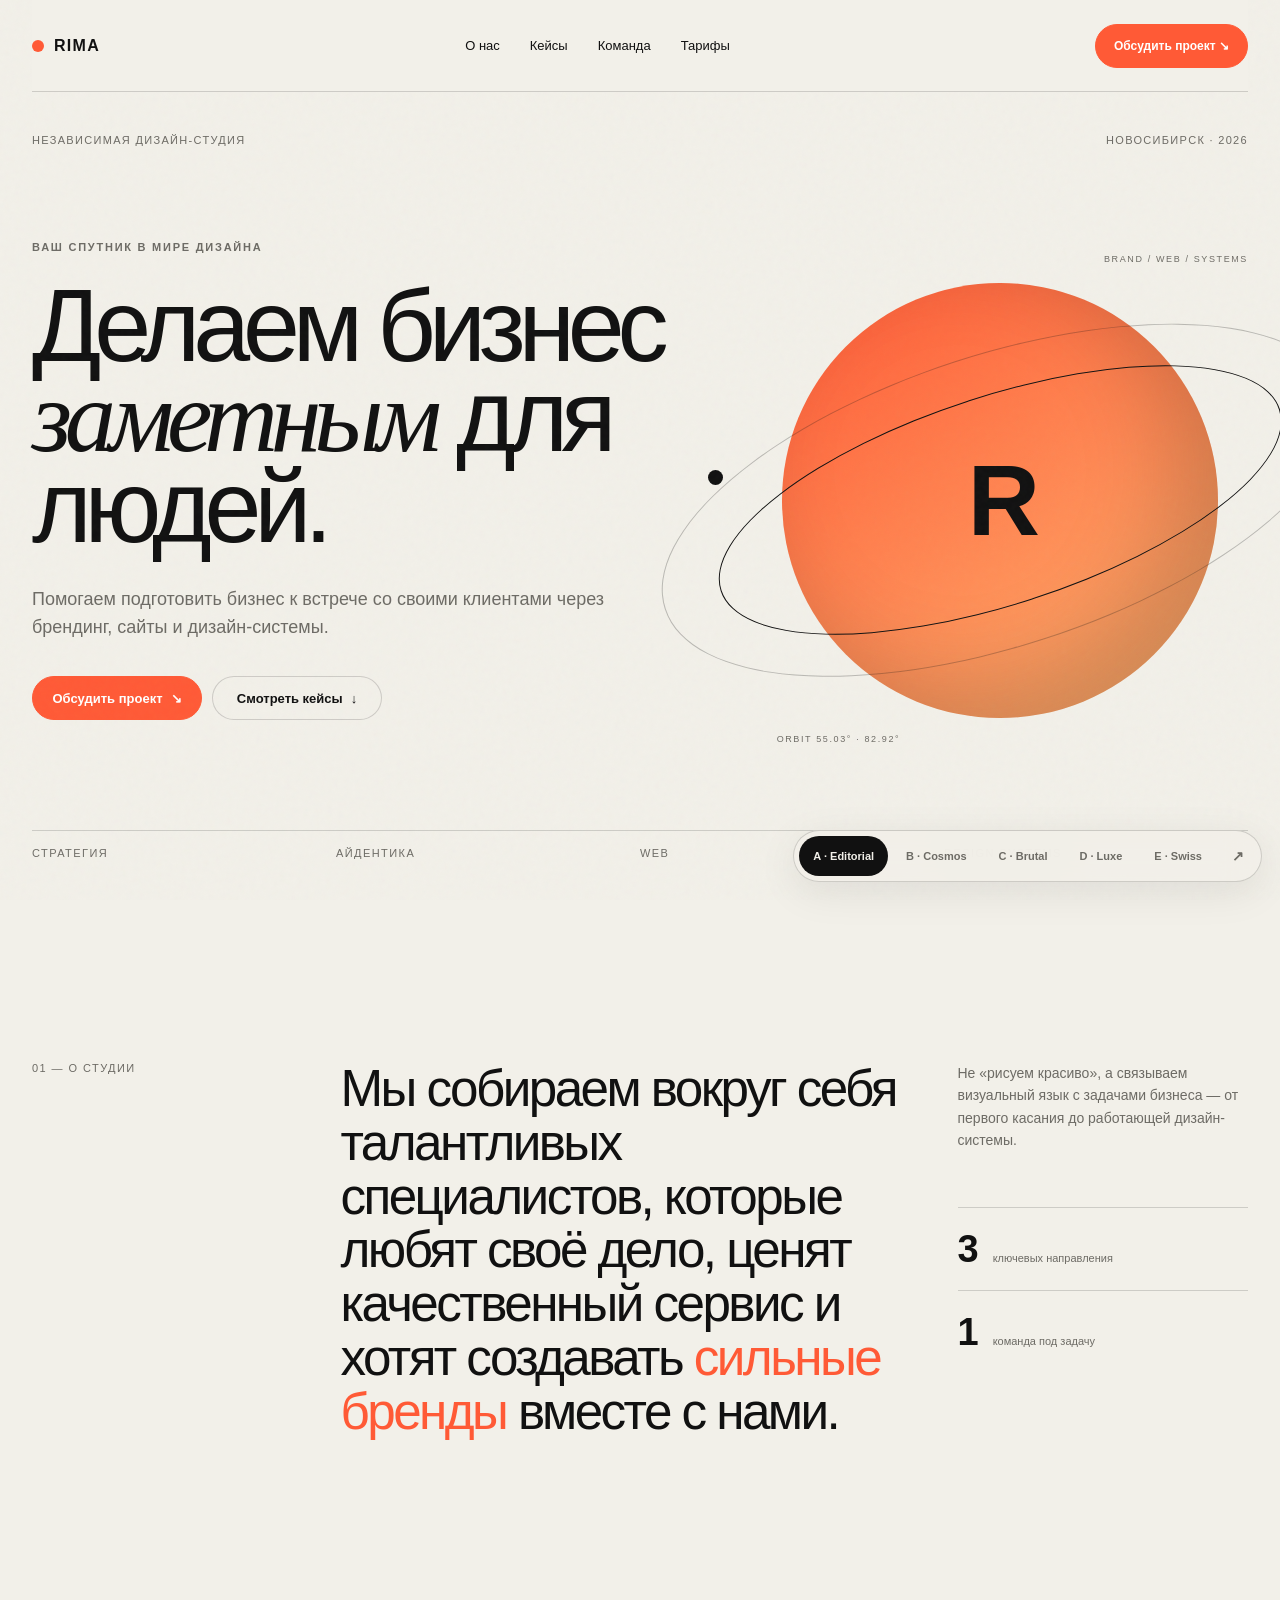
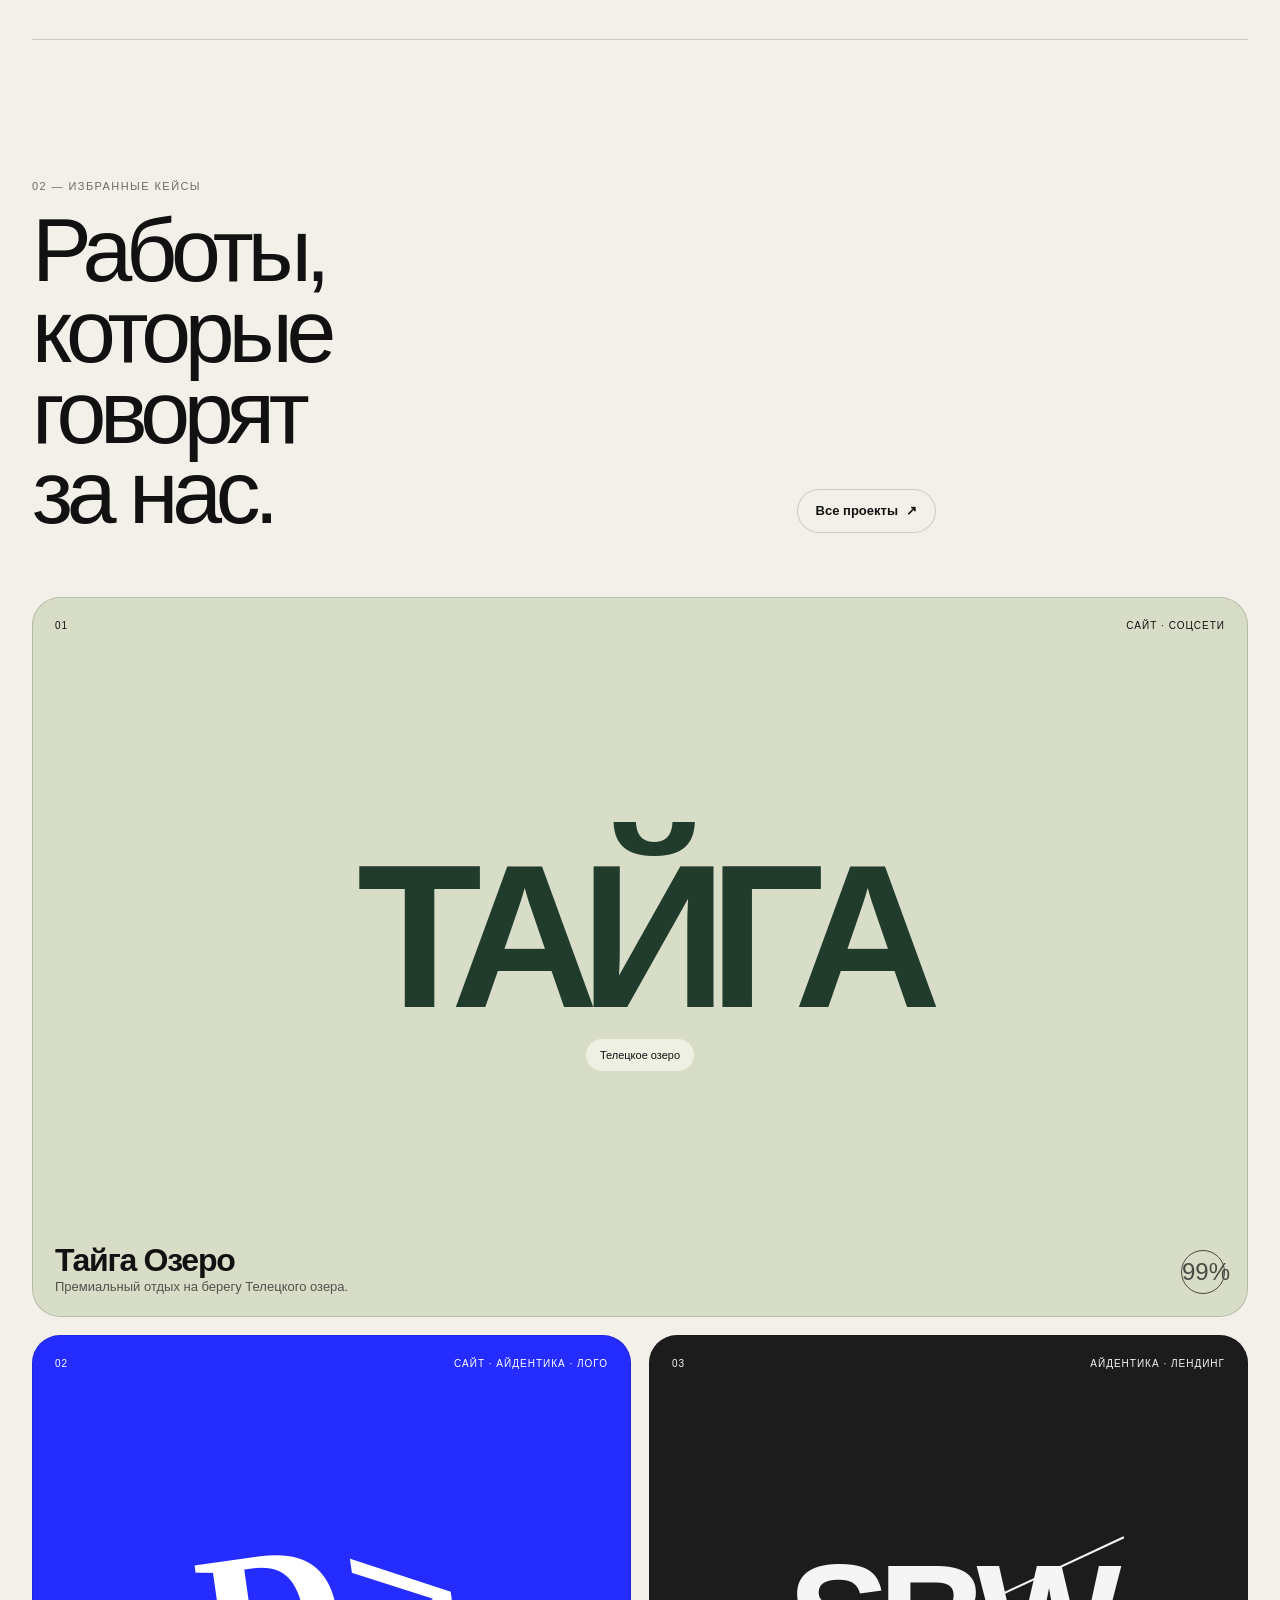
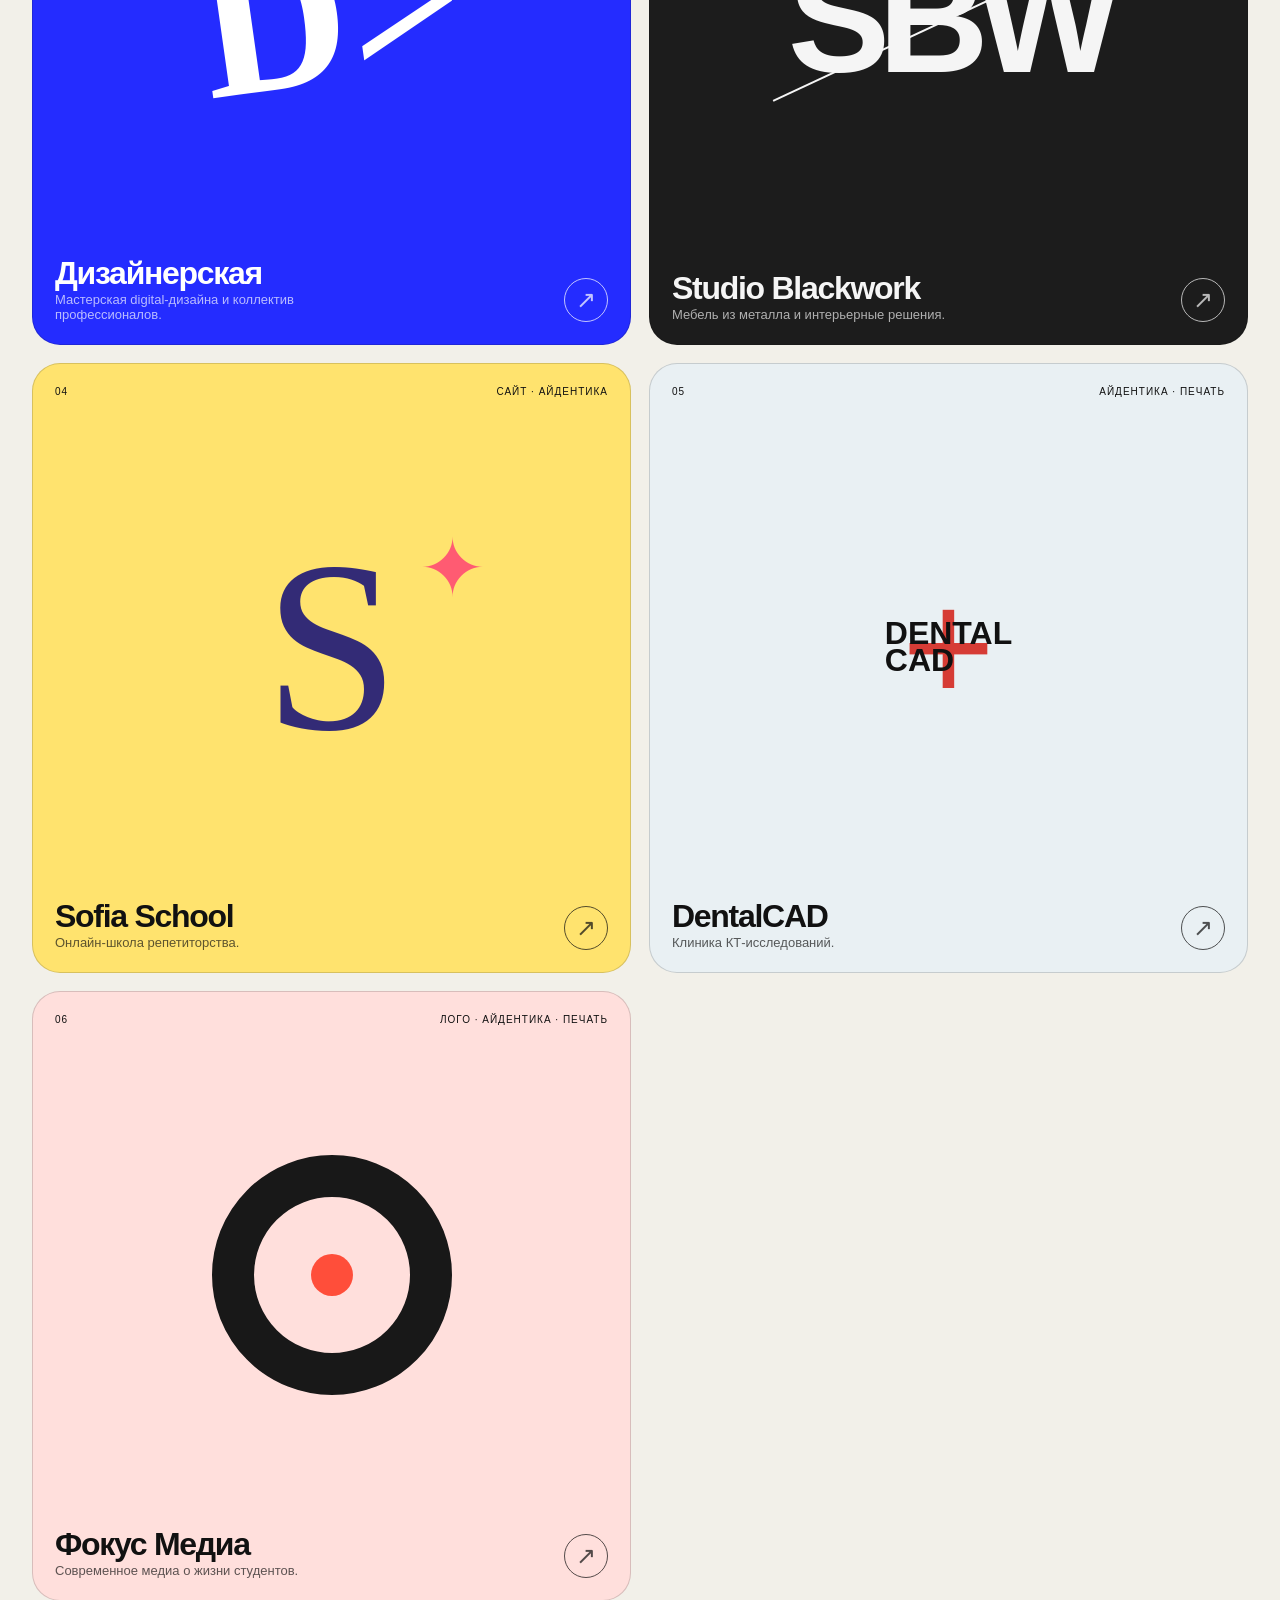
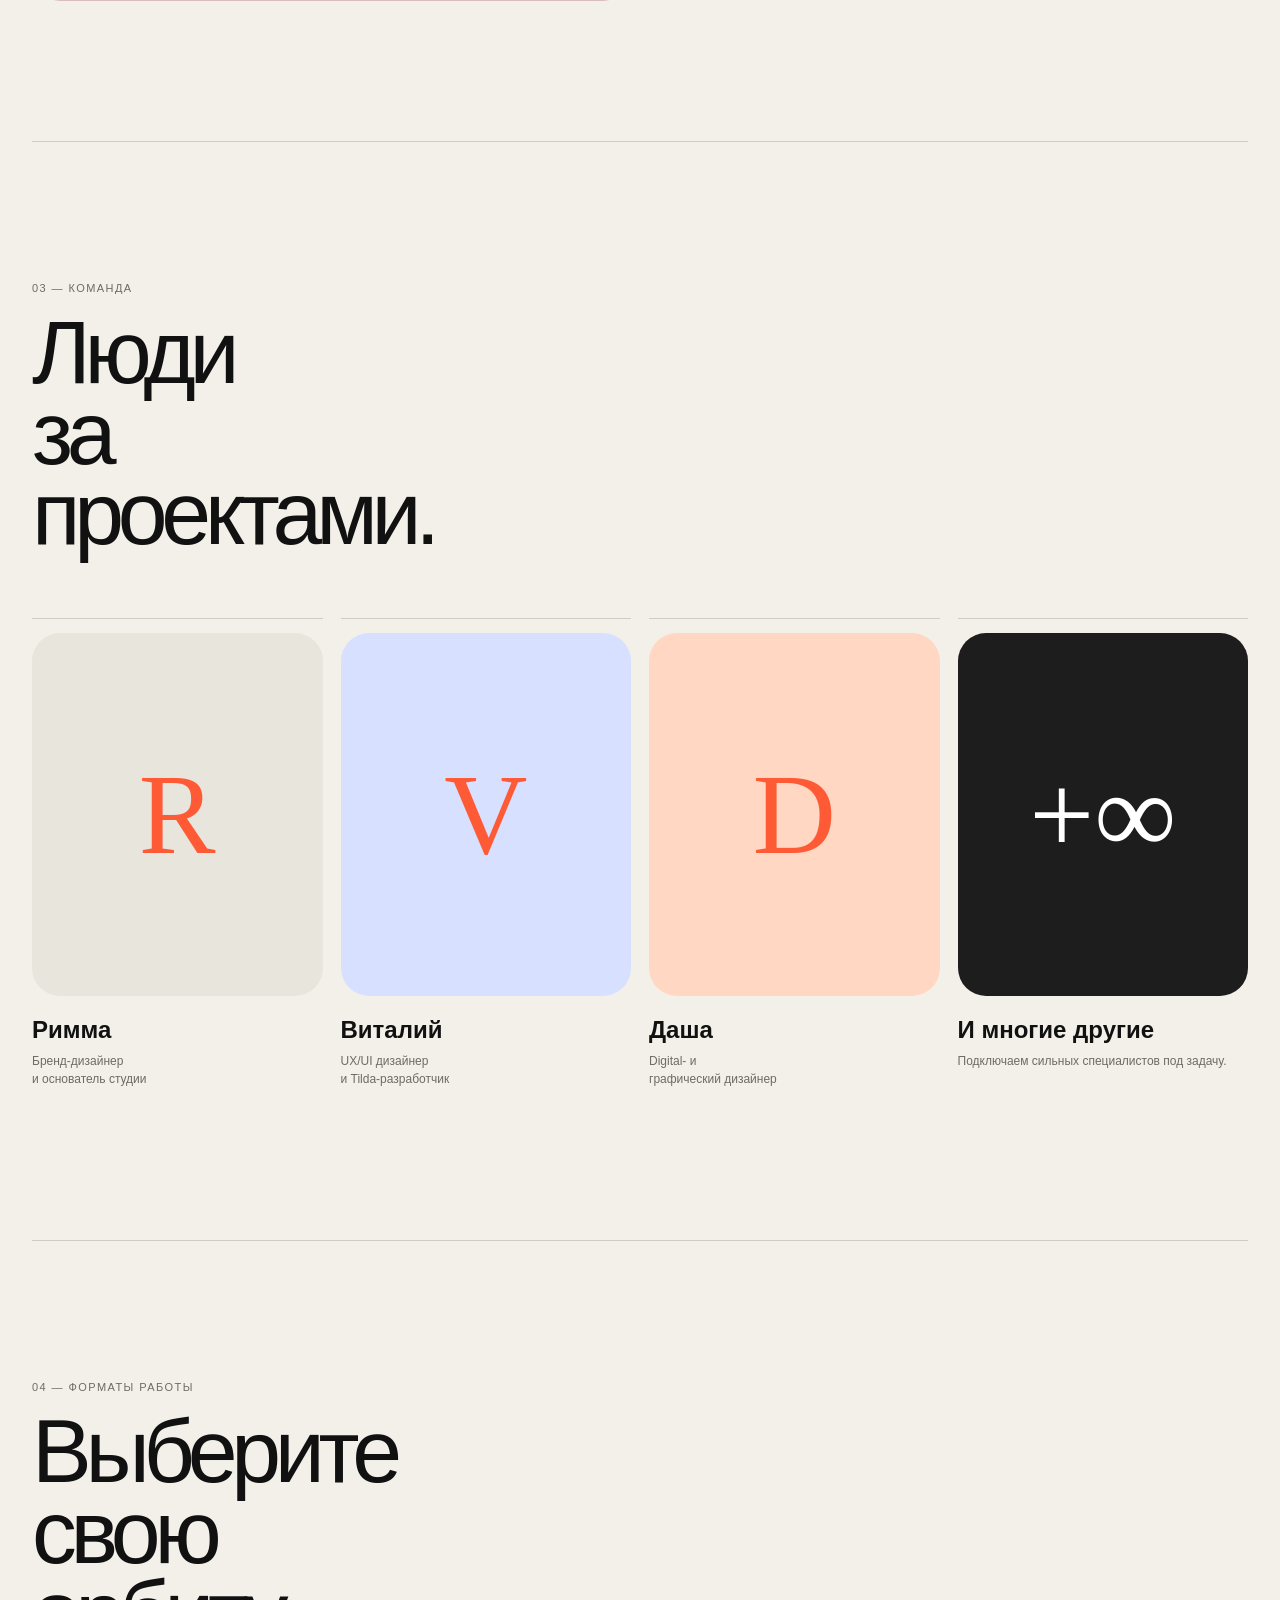
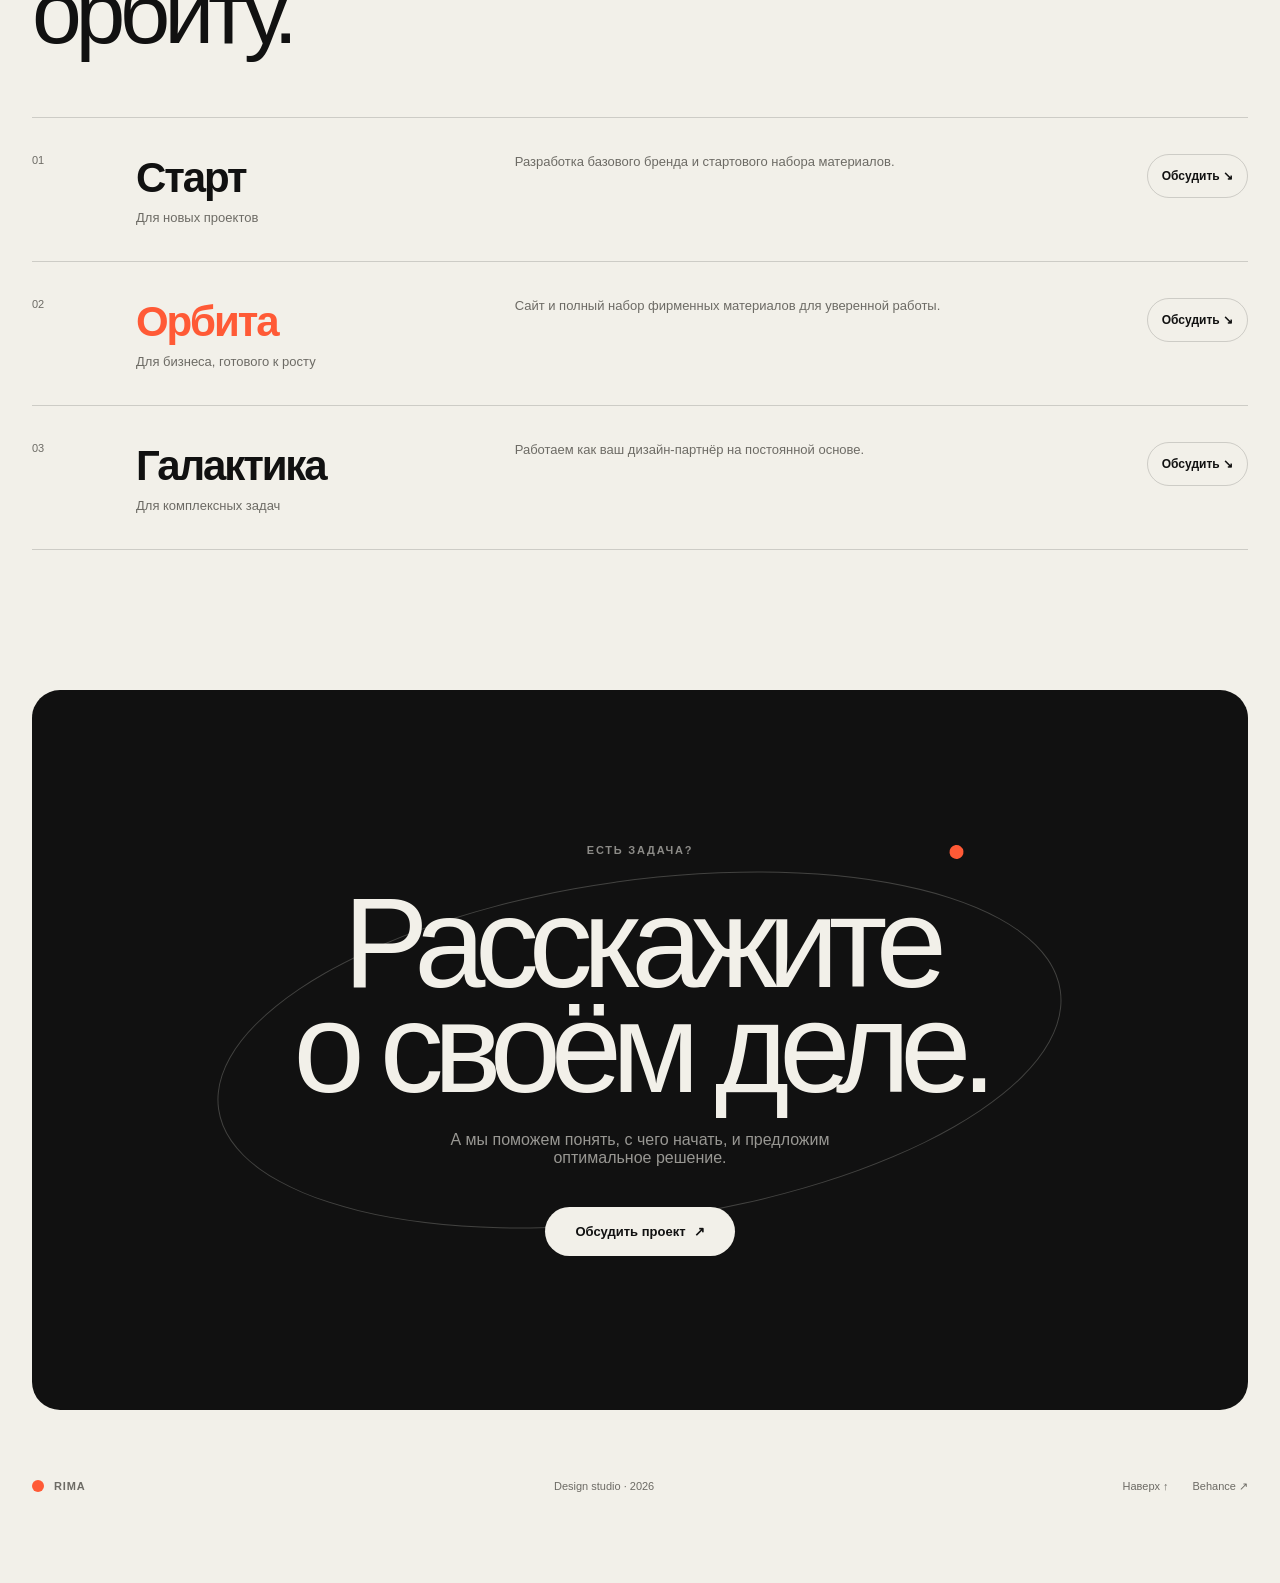
==== commit 2bf10eab: "feat: restore prominent project CTAs across five concepts" ====
--- a/index.html
+++ b/index.html
@@ -11,14 +11,19 @@
   <link href="https://fonts.googleapis.com/css2?family=Inter:wght@400;500;600;700&family=Manrope:wght@400;500;600;700;800&family=Unbounded:wght@400;500;600&display=swap" rel="stylesheet">
   <link rel="stylesheet" href="styles.css" />
   <link rel="stylesheet" href="enhancements.css" />
+  <link rel="stylesheet" href="extra-concepts.css" />
+  <link rel="stylesheet" href="ux.css" />
 </head>
 <body data-concept="editorial">
   <a class="skip-link" href="#main">К содержимому</a>
+
   <div class="concept-switcher" aria-label="Выбор дизайн-концепции">
-    <button data-set-concept="editorial" class="is-active">A · Editorial</button>
-    <button data-set-concept="cosmos">B · Cosmos</button>
-    <button data-set-concept="brutal">C · Brutal</button>
-    <button class="share-concept" data-share-concept aria-label="Скопировать ссылку на выбранный концепт">↗</button>
+    <button type="button" data-set-concept="editorial" class="is-active">A · Editorial</button>
+    <button type="button" data-set-concept="cosmos">B · Cosmos</button>
+    <button type="button" data-set-concept="brutal">C · Brutal</button>
+    <button type="button" data-set-concept="luxe">D · Luxe</button>
+    <button type="button" data-set-concept="swiss">E · Swiss</button>
+    <button type="button" class="share-concept" data-share-concept aria-label="Скопировать ссылку на выбранный концепт">↗</button>
   </div>
   <div class="toast" role="status" aria-live="polite">Ссылка на концепт скопирована</div>
   <div class="noise"></div><div class="orb orb-a"></div><div class="orb orb-b"></div>
@@ -26,8 +31,14 @@
   <header class="site-header shell">
     <a class="brand" href="#top" aria-label="RIMA — на главную"><span class="brand-dot"></span><span>RIMA</span></a>
     <button class="menu-toggle" type="button" aria-expanded="false" aria-controls="site-nav">Меню</button>
-    <nav id="site-nav"><a href="#about">О нас</a><a href="#work">Кейсы</a><a href="#team">Команда</a><a href="#plans">Тарифы</a></nav>
-    <a class="header-cta" href="https://xn--h1aehhjhg.agency/" target="_blank" rel="noreferrer">Обсудить проект ↗</a>
+    <nav id="site-nav" aria-label="Основная навигация">
+      <a href="#about">О нас</a>
+      <a href="#work">Кейсы</a>
+      <a href="#team">Команда</a>
+      <a href="#plans">Тарифы</a>
+      <a class="nav-cta" href="#contact">Обсудить проект ↘</a>
+    </nav>
+    <a class="header-cta" href="#contact">Обсудить проект ↘</a>
   </header>
 
   <main id="main">
@@ -37,7 +48,10 @@
         <p class="kicker">Ваш спутник в мире дизайна</p>
         <h1>Делаем бизнес<br><em>заметным</em> для людей.</h1>
         <p class="lead">Помогаем подготовить бизнес к встрече со своими клиентами через брендинг, сайты и дизайн-системы.</p>
-        <div class="hero-actions"><a class="primary-btn" href="#work">Смотреть кейсы</a><a class="text-link" href="#plans">Форматы работы <span>↘</span></a></div>
+        <div class="hero-actions">
+          <a class="primary-btn" href="#contact">Обсудить проект <span>↘</span></a>
+          <a class="secondary-btn" href="#work">Смотреть кейсы <span>↓</span></a>
+        </div>
       </div>
       <aside class="hero-art" aria-hidden="true">
         <div class="planet"><div class="planet-core">R</div><div class="ring ring-1"></div><div class="ring ring-2"></div><div class="satellite sat-1"></div><div class="satellite sat-2"></div></div>
@@ -53,14 +67,18 @@
     </section>
 
     <section id="work" class="work shell">
-      <div class="section-heading"><div class="section-index">02 — Избранные кейсы</div><h2>Работы, которые<br>говорят за нас.</h2><a class="text-link" href="https://www.behance.net/" target="_blank" rel="noreferrer">Все проекты ↗</a></div>
-      <div class="case-grid">
-        <article class="case case-wide theme-lake"><div class="case-top"><span>01</span><span>Сайт · Соцсети</span></div><div class="case-visual"><span class="visual-word">ТАЙГА</span><span class="visual-sub">Телецкое озеро</span></div><div class="case-bottom"><div><h3>Тайга Озеро</h3><p>Премиальный отдых на берегу Телецкого озера.</p></div><span class="case-arrow">↗</span></div></article>
-        <a class="case theme-digital" href="https://www.behance.net/gallery/241910957/razrabotka-brenda-dlja-masterskoj-dizajna" target="_blank" rel="noreferrer"><div class="case-top"><span>02</span><span>Сайт · Айдентика · Лого</span></div><div class="case-visual"><span class="visual-code">D&gt;</span></div><div class="case-bottom"><div><h3>Дизайнерская</h3><p>Мастерская digital-дизайна и коллектив профессионалов.</p></div><span class="case-arrow">↗</span></div></a>
-        <a class="case theme-blackwork" href="https://www.behance.net/gallery/234539475/Landing-page-Studio-Blackwork" target="_blank" rel="noreferrer"><div class="case-top"><span>03</span><span>Айдентика · Лендинг</span></div><div class="case-visual"><span class="steel-line"></span><span class="steel-mark">SBW</span></div><div class="case-bottom"><div><h3>Studio Blackwork</h3><p>Мебель из металла и интерьерные решения.</p></div><span class="case-arrow">↗</span></div></a>
-        <a class="case theme-sofia" href="https://www.behance.net/gallery/232474425/Website-on-Tilda-Sofia-school" target="_blank" rel="noreferrer"><div class="case-top"><span>04</span><span>Сайт · Айдентика</span></div><div class="case-visual"><span class="sofia-s">S</span><span class="sofia-star">✦</span></div><div class="case-bottom"><div><h3>Sofia School</h3><p>Онлайн-школа репетиторства.</p></div><span class="case-arrow">↗</span></div></a>
-        <a class="case theme-dental" href="https://www.behance.net/gallery/243706249/DENTAL-CAD-logotip-firmennyj-stil" target="_blank" rel="noreferrer"><div class="case-top"><span>05</span><span>Айдентика · Печать</span></div><div class="case-visual"><span class="dental-cross">+</span><span class="dental-name">DENTAL<br>CAD</span></div><div class="case-bottom"><div><h3>DentalCAD</h3><p>Клиника КТ-исследований.</p></div><span class="case-arrow">↗</span></div></a>
-        <a class="case theme-focus" href="https://www.behance.net/gallery/248397223/firmennyj-stil-dlja-mediacentra" target="_blank" rel="noreferrer"><div class="case-top"><span>06</span><span>Лого · Айдентика · Печать</span></div><div class="case-visual"><span class="focus-ring"></span><span class="focus-dot"></span></div><div class="case-bottom"><div><h3>Фокус Медиа</h3><p>Современное медиа о жизни студентов.</p></div><span class="case-arrow">↗</span></div></a>
+      <div class="section-heading">
+        <div class="section-index">02 — Избранные кейсы</div>
+        <h2>Работы, которые<br>говорят за нас.</h2>
+        <a class="projects-btn" href="https://www.behance.net/sputnikagency" target="_blank" rel="noreferrer">Все проекты <span>↗</span></a>
+      </div>
+      <div class="case-grid" id="case-grid">
+        <article class="case case-wide theme-lake"><div class="case-top"><span>01</span><span>Сайт · Соцсети</span></div><div class="case-visual"><span class="visual-word">ТАЙГА</span><span class="visual-sub">Телецкое озеро</span></div><div class="case-bottom"><div><h3>Тайга Озеро</h3><p>Премиальный отдых на берегу Телецкого озера.</p></div><span class="case-arrow" aria-label="Кейс почти готов">99%</span></div></article>
+        <a class="case theme-digital" href="https://www.behance.net/gallery/241910957/razrabotka-brenda-dlja-masterskoj-dizajna" target="_blank" rel="noreferrer" aria-label="Открыть кейс Дизайнерская на Behance"><div class="case-top"><span>02</span><span>Сайт · Айдентика · Лого</span></div><div class="case-visual"><span class="visual-code">D&gt;</span></div><div class="case-bottom"><div><h3>Дизайнерская</h3><p>Мастерская digital-дизайна и коллектив профессионалов.</p></div><span class="case-arrow">↗</span></div></a>
+        <a class="case theme-blackwork" href="https://www.behance.net/gallery/234539475/Landing-page-Studio-Blackwork" target="_blank" rel="noreferrer" aria-label="Открыть кейс Studio Blackwork на Behance"><div class="case-top"><span>03</span><span>Айдентика · Лендинг</span></div><div class="case-visual"><span class="steel-line"></span><span class="steel-mark">SBW</span></div><div class="case-bottom"><div><h3>Studio Blackwork</h3><p>Мебель из металла и интерьерные решения.</p></div><span class="case-arrow">↗</span></div></a>
+        <a class="case theme-sofia" href="https://www.behance.net/gallery/232474425/Website-on-Tilda-Sofia-school" target="_blank" rel="noreferrer" aria-label="Открыть кейс Sofia School на Behance"><div class="case-top"><span>04</span><span>Сайт · Айдентика</span></div><div class="case-visual"><span class="sofia-s">S</span><span class="sofia-star">✦</span></div><div class="case-bottom"><div><h3>Sofia School</h3><p>Онлайн-школа репетиторства.</p></div><span class="case-arrow">↗</span></div></a>
+        <a class="case theme-dental" href="https://www.behance.net/gallery/243706249/DENTAL-CAD-logotip-firmennyj-stil" target="_blank" rel="noreferrer" aria-label="Открыть кейс DentalCAD на Behance"><div class="case-top"><span>05</span><span>Айдентика · Печать</span></div><div class="case-visual"><span class="dental-cross">+</span><span class="dental-name">DENTAL<br>CAD</span></div><div class="case-bottom"><div><h3>DentalCAD</h3><p>Клиника КТ-исследований.</p></div><span class="case-arrow">↗</span></div></a>
+        <a class="case theme-focus" href="https://www.behance.net/gallery/248397223/firmennyj-stil-dlja-mediacentra" target="_blank" rel="noreferrer" aria-label="Открыть кейс Фокус Медиа на Behance"><div class="case-top"><span>06</span><span>Лого · Айдентика · Печать</span></div><div class="case-visual"><span class="focus-ring"></span><span class="focus-dot"></span></div><div class="case-bottom"><div><h3>Фокус Медиа</h3><p>Современное медиа о жизни студентов.</p></div><span class="case-arrow">↗</span></div></a>
       </div>
     </section>
 
@@ -77,16 +95,22 @@
     <section id="plans" class="plans shell">
       <div class="section-heading"><div class="section-index">04 — Форматы работы</div><h2>Выберите<br>свою орбиту.</h2></div>
       <div class="plan-list">
-        <article class="plan"><div class="plan-no">01</div><div><h3>Старт</h3><p>Для новых проектов</p></div><p class="plan-desc">Разработка базового бренда и стартового набора материалов.</p><a href="https://xn--h1aehhjhg.agency/" target="_blank" rel="noreferrer">Подробнее ↗</a></article>
-        <article class="plan featured"><div class="plan-no">02</div><div><h3>Орбита</h3><p>Для бизнеса, готового к росту</p></div><p class="plan-desc">Сайт и полный набор фирменных материалов для уверенной работы.</p><a href="https://xn--h1aehhjhg.agency/" target="_blank" rel="noreferrer">Подробнее ↗</a></article>
-        <article class="plan"><div class="plan-no">03</div><div><h3>Галактика</h3><p>Для комплексных задач</p></div><p class="plan-desc">Работаем как ваш дизайн-партнёр на постоянной основе.</p><a href="https://xn--h1aehhjhg.agency/" target="_blank" rel="noreferrer">Подробнее ↗</a></article>
+        <article class="plan"><div class="plan-no">01</div><div><h3>Старт</h3><p>Для новых проектов</p></div><p class="plan-desc">Разработка базового бренда и стартового набора материалов.</p><a href="#contact">Обсудить ↘</a></article>
+        <article class="plan featured"><div class="plan-no">02</div><div><h3>Орбита</h3><p>Для бизнеса, готового к росту</p></div><p class="plan-desc">Сайт и полный набор фирменных материалов для уверенной работы.</p><a href="#contact">Обсудить ↘</a></article>
+        <article class="plan"><div class="plan-no">03</div><div><h3>Галактика</h3><p>Для комплексных задач</p></div><p class="plan-desc">Работаем как ваш дизайн-партнёр на постоянной основе.</p><a href="#contact">Обсудить ↘</a></article>
       </div>
     </section>
 
-    <section id="contact" class="contact shell"><div class="contact-orbit" aria-hidden="true"><span></span></div><p class="kicker">Есть задача?</p><h2>Расскажите<br>о своём деле.</h2><p>А мы поможем понять, с чего начать, и предложим оптимальное решение.</p><a class="contact-btn" href="https://xn--h1aehhjhg.agency/" target="_blank" rel="noreferrer">Обсудить проект <span>↗</span></a></section>
+    <section id="contact" class="contact shell">
+      <div class="contact-orbit" aria-hidden="true"><span></span></div>
+      <p class="kicker">Есть задача?</p>
+      <h2>Расскажите<br>о своём деле.</h2>
+      <p>А мы поможем понять, с чего начать, и предложим оптимальное решение.</p>
+      <a class="contact-btn" href="https://xn--h1aehhjhg.agency/" target="_blank" rel="noreferrer">Обсудить проект <span>↗</span></a>
+    </section>
   </main>
 
-  <footer class="shell footer"><div class="brand"><span class="brand-dot"></span><span>RIMA</span></div><div>Design studio · 2026</div><div class="footer-links"><a href="#top">Наверх ↑</a><a href="https://www.behance.net/" target="_blank" rel="noreferrer">Behance ↗</a></div></footer>
+  <footer class="shell footer"><div class="brand"><span class="brand-dot"></span><span>RIMA</span></div><div>Design studio · 2026</div><div class="footer-links"><a href="#top">Наверх ↑</a><a href="https://www.behance.net/sputnikagency" target="_blank" rel="noreferrer">Behance ↗</a></div></footer>
   <script src="app.js"></script>
 </body>
 </html>
--- a/extra-concepts.css
+++ b/extra-concepts.css
@@ -0,0 +1,72 @@
+/* D · LUXE — warm editorial luxury */
+body[data-concept='luxe']{--bg:#f3eadf;--fg:#241410;--muted:#765f56;--line:rgba(36,20,16,.2);--accent:#8d1836;--panel:#ead8c8;--radius:40px;--font:'Manrope',sans-serif;--display:Georgia,'Times New Roman',serif;background:radial-gradient(circle at 80% 12%,rgba(141,24,54,.12),transparent 28%),var(--bg)}
+body[data-concept='luxe'] .site-header{height:108px;border-bottom:1px solid var(--line)}
+body[data-concept='luxe'] .brand{font-family:Georgia,serif;font-size:18px;font-weight:400;letter-spacing:.18em}
+body[data-concept='luxe'] .brand-dot{background:var(--accent);width:8px;height:8px}
+body[data-concept='luxe'] .hero{min-height:900px;padding-top:64px}
+body[data-concept='luxe'] .hero-copy{grid-column:1/9}
+body[data-concept='luxe'] .hero h1{font-family:Georgia,serif;font-size:clamp(68px,9vw,142px);font-weight:400;line-height:.83;letter-spacing:-.065em}
+body[data-concept='luxe'] .hero h1 em{color:var(--accent);font-style:italic;font-weight:400}
+body[data-concept='luxe'] .lead{font-family:Georgia,serif;font-size:21px;line-height:1.55;max-width:610px}
+body[data-concept='luxe'] .hero-art{grid-column:9/-1;opacity:.94}
+body[data-concept='luxe'] .planet{width:min(30vw,380px);background:radial-gradient(circle at 32% 26%,#f7cfc7,#9d2745 43%,#4b1020 76%);box-shadow:0 32px 100px rgba(76,16,32,.25)}
+body[data-concept='luxe'] .planet-core{font-family:Georgia,serif;font-weight:400;font-style:italic;color:#f7e7dc}
+body[data-concept='luxe'] .ring{border-color:#5f2632}
+body[data-concept='luxe'] .section-index{font-family:Georgia,serif;font-style:italic;text-transform:none;letter-spacing:.02em;font-size:13px}
+body[data-concept='luxe'] .display-copy{font-family:Georgia,serif;font-size:clamp(38px,4.7vw,70px);font-weight:400}
+body[data-concept='luxe'] .display-copy strong{font-weight:400;font-style:italic}
+body[data-concept='luxe'] .section-heading h2{font-family:Georgia,serif;font-size:clamp(64px,8vw,118px);font-weight:400;line-height:.83}
+body[data-concept='luxe'] .case{border:0;box-shadow:0 24px 70px rgba(60,31,20,.08)}
+body[data-concept='luxe'] .case:hover{transform:translateY(-8px) scale(.997)}
+body[data-concept='luxe'] .case-bottom h3,body[data-concept='luxe'] .person h3,body[data-concept='luxe'] .plan h3{font-family:Georgia,serif;font-weight:400}
+body[data-concept='luxe'] .portrait{border-radius:50% 50% 18px 18px}
+body[data-concept='luxe'] .portrait span{font-family:Georgia,serif;font-style:italic;color:#7f1e39}
+body[data-concept='luxe'] .featured{background:rgba(141,24,54,.06);padding-left:24px;padding-right:24px}
+body[data-concept='luxe'] .contact{background:#32141d;color:#f5e8de;border-radius:48px}
+body[data-concept='luxe'] .contact h2{font-family:Georgia,serif;font-weight:400;font-style:italic}
+body[data-concept='luxe'] .contact-orbit{border-color:rgba(245,232,222,.28)}
+
+/* E · SWISS — rigorous monochrome system */
+body[data-concept='swiss']{--bg:#f5f5f2;--fg:#0a0a0a;--muted:#565656;--line:#0a0a0a;--accent:#ff2b00;--panel:#fff;--radius:0;--font:'Inter',Arial,sans-serif;--display:'Inter',Arial,sans-serif;background-image:linear-gradient(to right,rgba(0,0,0,.045) 1px,transparent 1px);background-size:calc((100vw - 64px)/12) 100%}
+body[data-concept='swiss'] .noise,body[data-concept='swiss'] .orb{display:none}
+body[data-concept='swiss'] .site-header{height:74px;border-bottom:2px solid #0a0a0a;text-transform:uppercase}
+body[data-concept='swiss'] .brand{font-size:20px;letter-spacing:-.04em;font-weight:800}
+body[data-concept='swiss'] .brand-dot{width:14px;height:14px;border-radius:0;background:var(--accent)}
+body[data-concept='swiss'] .site-header nav,body[data-concept='swiss'] .header-cta{font-size:11px;font-weight:700;letter-spacing:.06em}
+body[data-concept='swiss'] .hero{min-height:790px;padding-top:24px}
+body[data-concept='swiss'] .eyebrow{border-bottom:1px solid #0a0a0a;padding-bottom:12px;color:#0a0a0a}
+body[data-concept='swiss'] .hero-copy{grid-column:1/10;padding-top:64px}
+body[data-concept='swiss'] .hero h1{font-size:clamp(62px,9.2vw,150px);font-weight:800;line-height:.78;letter-spacing:-.085em;text-transform:uppercase}
+body[data-concept='swiss'] .hero h1 em{font-family:inherit;font-style:normal;color:var(--accent)}
+body[data-concept='swiss'] .lead{max-width:500px;font-size:16px;color:#0a0a0a}
+body[data-concept='swiss'] .hero-art{grid-column:10/-1;min-height:440px;align-items:end}
+body[data-concept='swiss'] .planet{width:210px;border-radius:0;background:var(--accent);box-shadow:none;border:2px solid #0a0a0a;transform:rotate(45deg)}
+body[data-concept='swiss'] .planet-core{transform:rotate(-45deg);font:800 92px/1 Inter;color:#0a0a0a}
+body[data-concept='swiss'] .ring{display:none}
+body[data-concept='swiss'] .satellite{border-radius:0;background:#0a0a0a}
+body[data-concept='swiss'] .hero-foot{border-top:2px solid #0a0a0a;color:#0a0a0a;font-weight:700}
+body[data-concept='swiss'] .about,body[data-concept='swiss'] .team,body[data-concept='swiss'] .plans{border-color:#0a0a0a}
+body[data-concept='swiss'] .section-index{font-weight:700;color:#0a0a0a}
+body[data-concept='swiss'] .display-copy{font-size:clamp(38px,5vw,74px);font-weight:700;line-height:.95;text-transform:uppercase}
+body[data-concept='swiss'] .display-copy strong{color:var(--accent);font-weight:800}
+body[data-concept='swiss'] .section-heading{border-top:2px solid #0a0a0a;padding-top:18px}
+body[data-concept='swiss'] .section-heading h2{font-size:clamp(60px,8vw,126px);font-weight:800;line-height:.8;text-transform:uppercase}
+body[data-concept='swiss'] .case-grid{gap:0;border:2px solid #0a0a0a}
+body[data-concept='swiss'] .case{border:0;border-right:2px solid #0a0a0a;border-bottom:2px solid #0a0a0a;min-height:570px}
+body[data-concept='swiss'] .case-wide{min-height:650px}
+body[data-concept='swiss'] .case:hover{transform:none;filter:contrast(1.08)}
+body[data-concept='swiss'] .case-bottom h3{font-size:38px;text-transform:uppercase;font-weight:800}
+body[data-concept='swiss'] .team-grid{gap:0;border-left:2px solid #0a0a0a;border-top:2px solid #0a0a0a}
+body[data-concept='swiss'] .person{border-right:2px solid #0a0a0a;border-bottom:2px solid #0a0a0a;padding:14px}
+body[data-concept='swiss'] .portrait{border:1px solid #0a0a0a}
+body[data-concept='swiss'] .person h3{font-weight:800;text-transform:uppercase}
+body[data-concept='swiss'] .plan-list{border-top:2px solid #0a0a0a}
+body[data-concept='swiss'] .plan{border-bottom:2px solid #0a0a0a}
+body[data-concept='swiss'] .plan h3{font-weight:800;text-transform:uppercase}
+body[data-concept='swiss'] .featured{background:var(--accent);color:#0a0a0a;padding-left:18px;padding-right:18px}
+body[data-concept='swiss'] .featured h3,body[data-concept='swiss'] .featured p{color:#0a0a0a}
+body[data-concept='swiss'] .contact{border:2px solid #0a0a0a;background:#0a0a0a;color:#fff}
+body[data-concept='swiss'] .contact h2{font-weight:800;text-transform:uppercase}
+body[data-concept='swiss'] .contact-btn{border-radius:0;background:var(--accent);color:#0a0a0a}
+
+@media(max-width:820px){body[data-concept='luxe'] .hero-copy,body[data-concept='swiss'] .hero-copy{grid-column:1/-1}body[data-concept='luxe'] .hero-art,body[data-concept='swiss'] .hero-art{grid-column:1/-1}body[data-concept='swiss']{background-size:25% 100%}body[data-concept='swiss'] .planet{width:150px}body[data-concept='luxe'] .contact{border-radius:30px}}
--- a/ux.css
+++ b/ux.css
@@ -0,0 +1,70 @@
+/* Shared UX layer — keeps all five visual concepts usable without flattening their identity. */
+:root{--tap:44px;--header-glass:color-mix(in srgb,var(--bg) 90%,transparent)}
+html{scroll-padding-top:108px}
+#about,#work,#team,#plans,#contact{scroll-margin-top:108px}
+.site-header{position:sticky;top:0;z-index:320;background:var(--header-glass);backdrop-filter:blur(18px);-webkit-backdrop-filter:blur(18px)}
+.site-header nav{align-items:center}
+.header-cta,.primary-btn,.secondary-btn,.projects-btn,.nav-cta,.plan a,.contact-btn{min-height:var(--tap);display:inline-flex;align-items:center;justify-content:center;gap:8px;white-space:nowrap;transition:transform .2s ease,opacity .2s ease,background .2s ease,color .2s ease,border-color .2s ease}
+.header-cta,.primary-btn{background:var(--accent);color:#fff;border:1px solid var(--accent);border-radius:999px;padding:13px 19px;font-weight:700}
+.header-cta{font-size:12px;padding-inline:18px}
+.header-cta:hover,.primary-btn:hover,.projects-btn:hover,.nav-cta:hover,.contact-btn:hover{opacity:1;transform:translateY(-2px)}
+.secondary-btn,.projects-btn{border:1px solid var(--line);border-radius:999px;padding:13px 18px;font-size:13px;font-weight:700;background:color-mix(in srgb,var(--bg) 76%,transparent)}
+.secondary-btn:hover,.projects-btn:hover{border-color:var(--fg);background:var(--fg);color:var(--bg)}
+.hero-actions{gap:10px;flex-wrap:wrap;align-items:center;margin-top:34px}
+.hero-actions .primary-btn,.hero-actions .secondary-btn{min-width:170px}
+.nav-cta{display:none}
+.section-heading{gap:18px}
+.section-heading .projects-btn{justify-self:end;align-self:end}
+.case[href]{position:relative}
+.case[href]::after{content:"";position:absolute;inset:0;border-radius:inherit;box-shadow:inset 0 0 0 0 var(--accent);pointer-events:none;transition:box-shadow .2s ease}
+.case[href]:hover::after{box-shadow:inset 0 0 0 2px var(--accent)}
+.case-arrow{display:grid;place-items:center;width:44px;height:44px;flex:0 0 44px;border:1px solid currentColor;border-radius:999px;opacity:.72;transition:transform .2s ease,opacity .2s ease}
+.case[href]:hover .case-arrow{transform:translate(2px,-2px);opacity:1}
+.plan a{padding:10px 14px;border:1px solid var(--line);border-radius:999px}
+.plan a:hover{border-color:var(--fg);background:var(--fg);color:var(--bg)}
+.contact-btn{position:relative;z-index:2;min-width:190px}
+.concept-switcher{max-width:calc(100vw - 36px)}
+.concept-switcher button{min-height:40px}
+:where(a,button):focus-visible{outline:3px solid var(--accent);outline-offset:3px}
+
+/* Theme-aware control finishing. */
+body[data-concept='cosmos'] .header-cta,body[data-concept='cosmos'] .primary-btn{box-shadow:0 8px 28px rgba(141,92,255,.28)}
+body[data-concept='brutal'] .header-cta,body[data-concept='brutal'] .primary-btn,body[data-concept='brutal'] .secondary-btn,body[data-concept='brutal'] .projects-btn,body[data-concept='brutal'] .plan a,body[data-concept='brutal'] .case-arrow{border-radius:0;border-width:2px;box-shadow:4px 4px 0 #111}
+body[data-concept='brutal'] .header-cta,body[data-concept='brutal'] .primary-btn{color:#111}
+body[data-concept='brutal'] .header-cta:hover,body[data-concept='brutal'] .primary-btn:hover,body[data-concept='brutal'] .secondary-btn:hover,body[data-concept='brutal'] .projects-btn:hover{transform:translate(2px,2px);box-shadow:2px 2px 0 #111}
+body[data-concept='luxe'] .header-cta,body[data-concept='luxe'] .primary-btn,body[data-concept='luxe'] .secondary-btn,body[data-concept='luxe'] .projects-btn,body[data-concept='luxe'] .plan a{font-family:Georgia,serif;font-weight:400;letter-spacing:.01em}
+body[data-concept='luxe'] .header-cta,body[data-concept='luxe'] .primary-btn{background:#8d1836;border-color:#8d1836}
+body[data-concept='swiss'] .header-cta,body[data-concept='swiss'] .primary-btn,body[data-concept='swiss'] .secondary-btn,body[data-concept='swiss'] .projects-btn,body[data-concept='swiss'] .plan a,body[data-concept='swiss'] .case-arrow{border-radius:0;border-width:2px;text-transform:uppercase;font-size:11px;letter-spacing:.05em}
+body[data-concept='swiss'] .header-cta,body[data-concept='swiss'] .primary-btn{background:var(--accent);color:#0a0a0a;border-color:#0a0a0a}
+
+@media(max-width:1100px){
+  .site-header nav{gap:18px}
+  .header-cta{padding-inline:14px}
+}
+@media(max-width:900px){
+  html{scroll-padding-top:82px}
+  #about,#work,#team,#plans,#contact{scroll-margin-top:82px}
+  .site-header{height:74px}
+  .site-header nav{top:74px;padding:16px;border:1px solid var(--line);border-top:0;box-shadow:0 18px 40px rgba(0,0,0,.12);gap:4px}
+  .site-header nav a{display:flex;min-height:46px;align-items:center;padding:0 12px;border-radius:12px}
+  .site-header nav a:not(.nav-cta):hover{background:color-mix(in srgb,var(--fg) 7%,transparent);opacity:1}
+  .nav-cta{display:flex!important;margin-top:8px;background:var(--accent);color:#fff!important;border:1px solid var(--accent);justify-content:center!important;font-weight:700}
+  .menu-toggle{min-width:var(--tap);min-height:var(--tap);padding:0 10px;border:1px solid var(--line)!important;border-radius:999px!important}
+  .hero-copy{padding-top:54px}
+  .hero-actions{margin-top:28px}
+  .section-heading .projects-btn{justify-self:start}
+  .concept-switcher{left:12px;right:12px;max-width:none;overflow-x:auto;justify-content:flex-start;scrollbar-width:none;padding:5px}
+  .concept-switcher::-webkit-scrollbar{display:none}
+  .concept-switcher button{flex:0 0 auto!important;padding-inline:12px}
+}
+@media(max-width:560px){
+  .hero-actions{display:grid;grid-template-columns:1fr 1fr;width:100%;gap:8px}
+  .hero-actions .primary-btn,.hero-actions .secondary-btn{min-width:0;width:100%;padding-inline:10px}
+  .section-heading .projects-btn{width:100%;margin-top:4px}
+  .case-bottom{gap:12px}
+  .case-bottom p{max-width:none}
+  .plan a{min-height:42px}
+  .contact-btn{width:min(100% - 40px,320px)}
+  .concept-switcher{bottom:10px}
+}
+@media(prefers-reduced-motion:reduce){.header-cta,.primary-btn,.secondary-btn,.projects-btn,.nav-cta,.plan a,.contact-btn,.case-arrow{transition:none!important}}
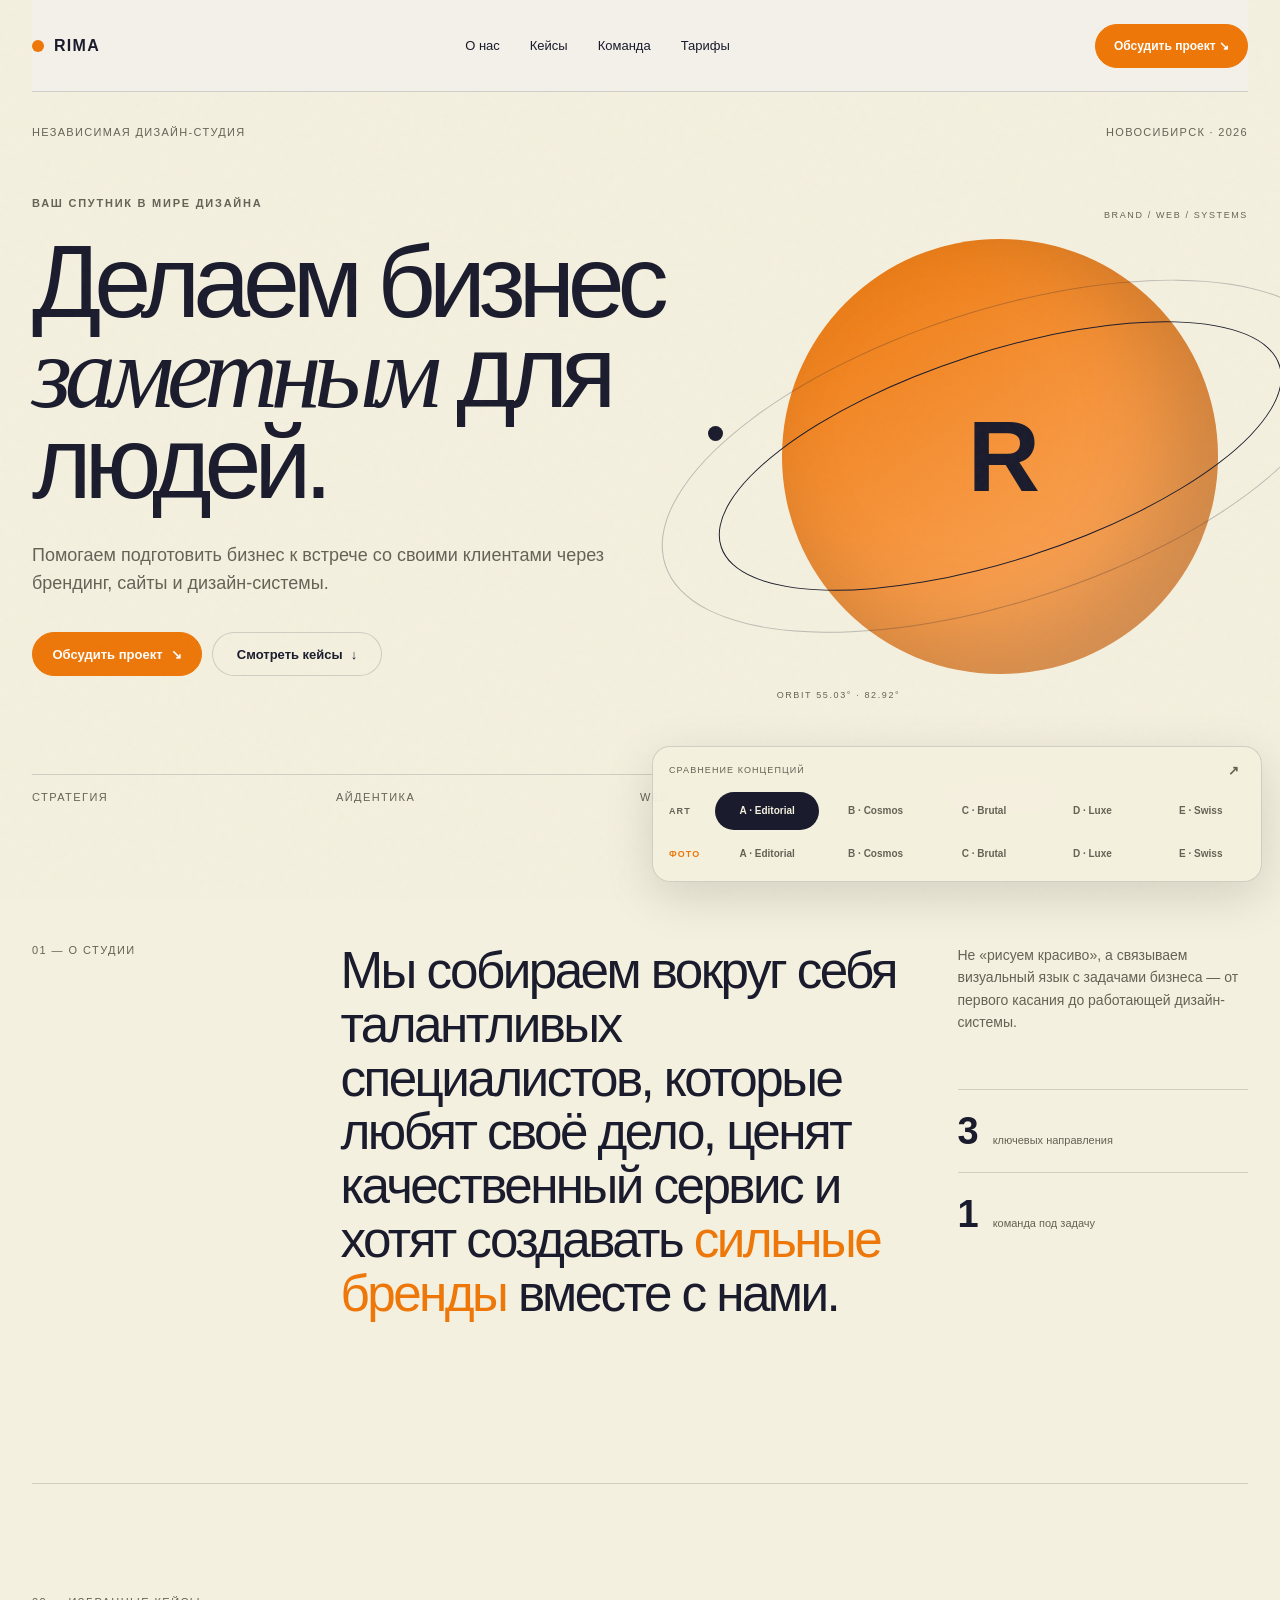
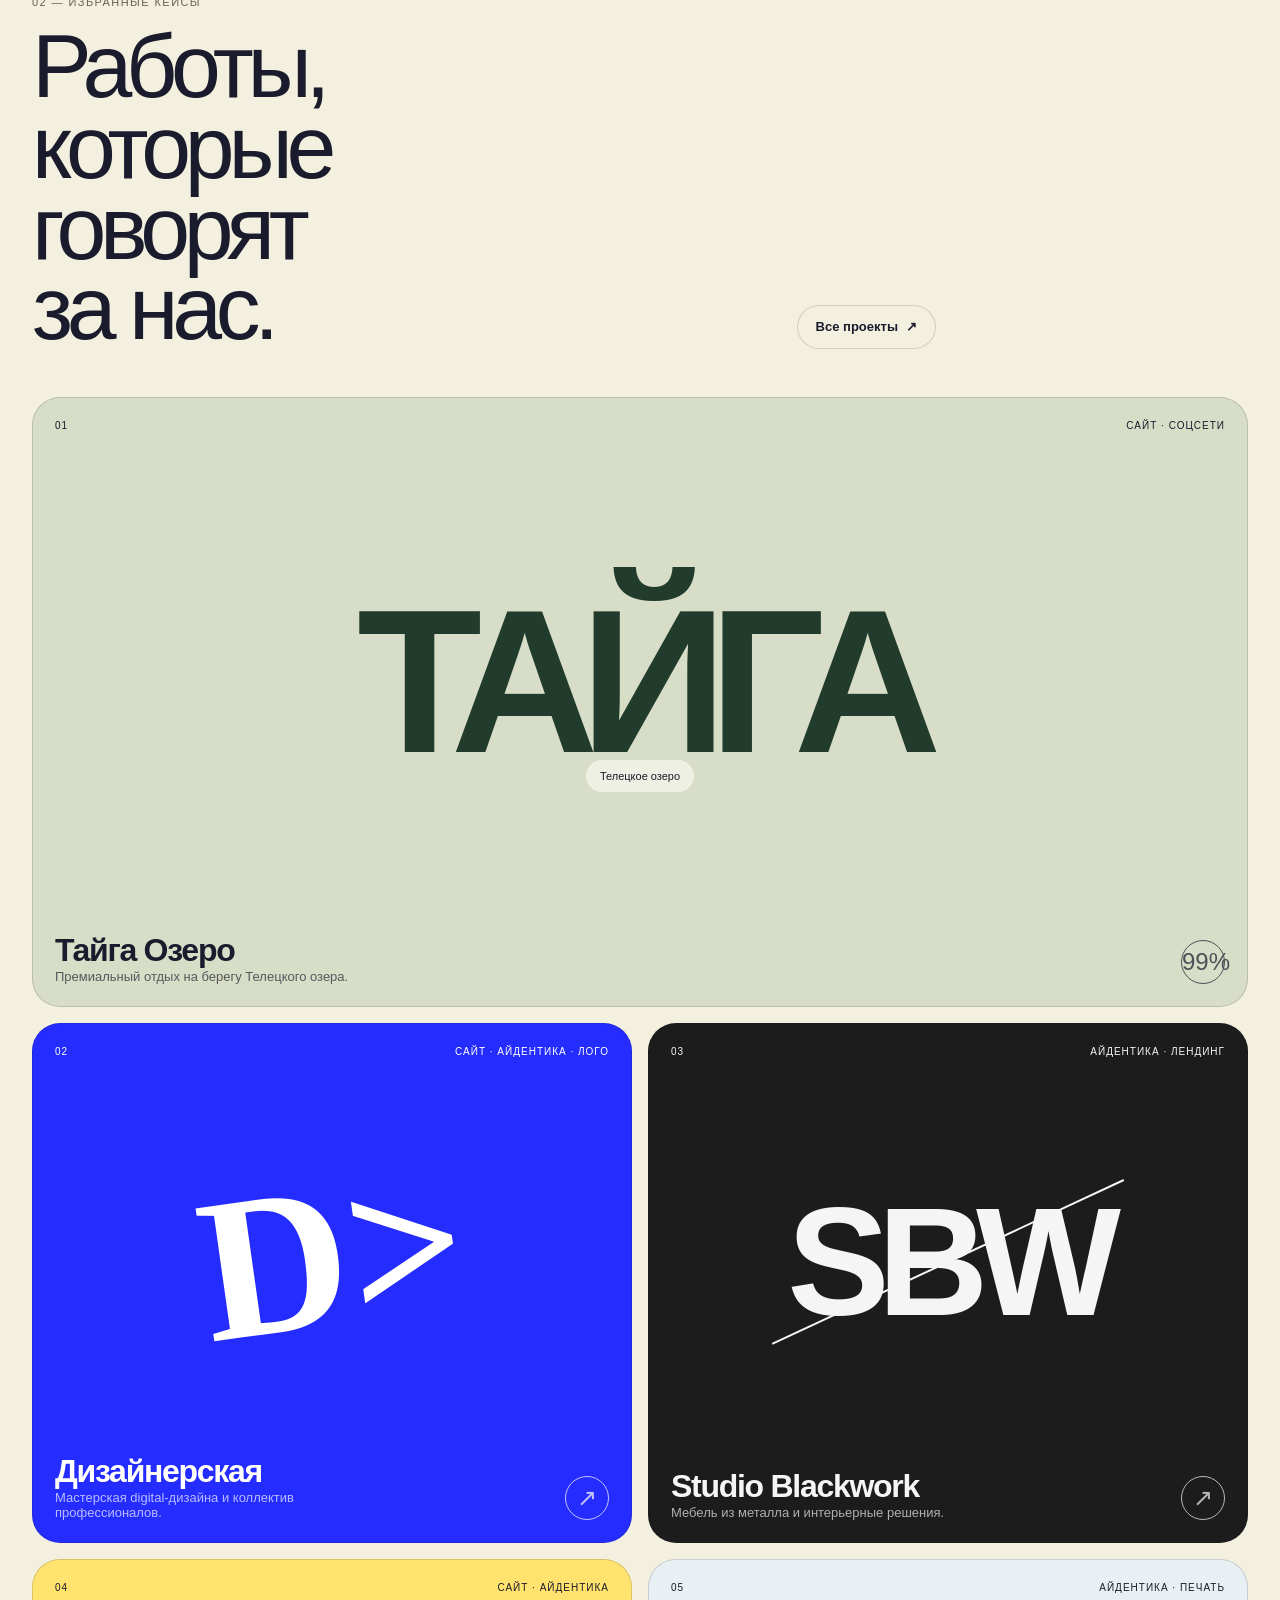
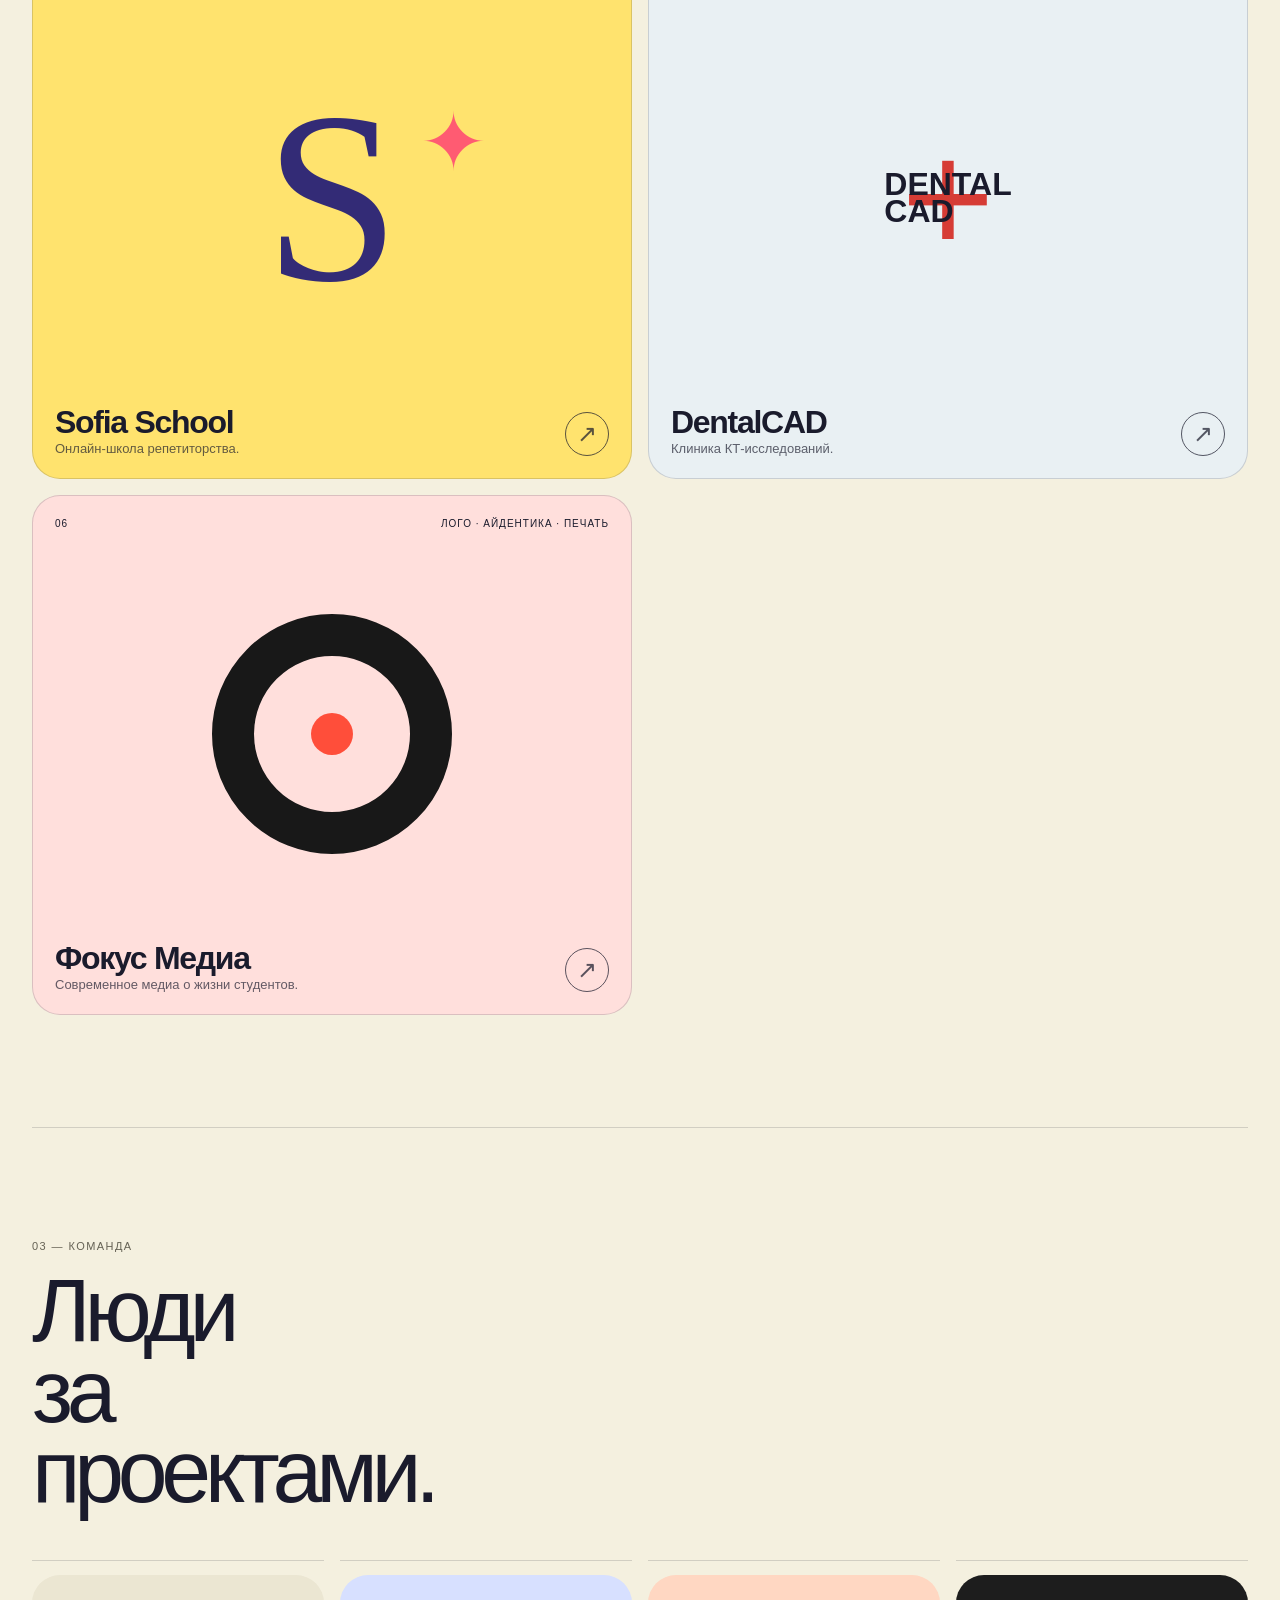
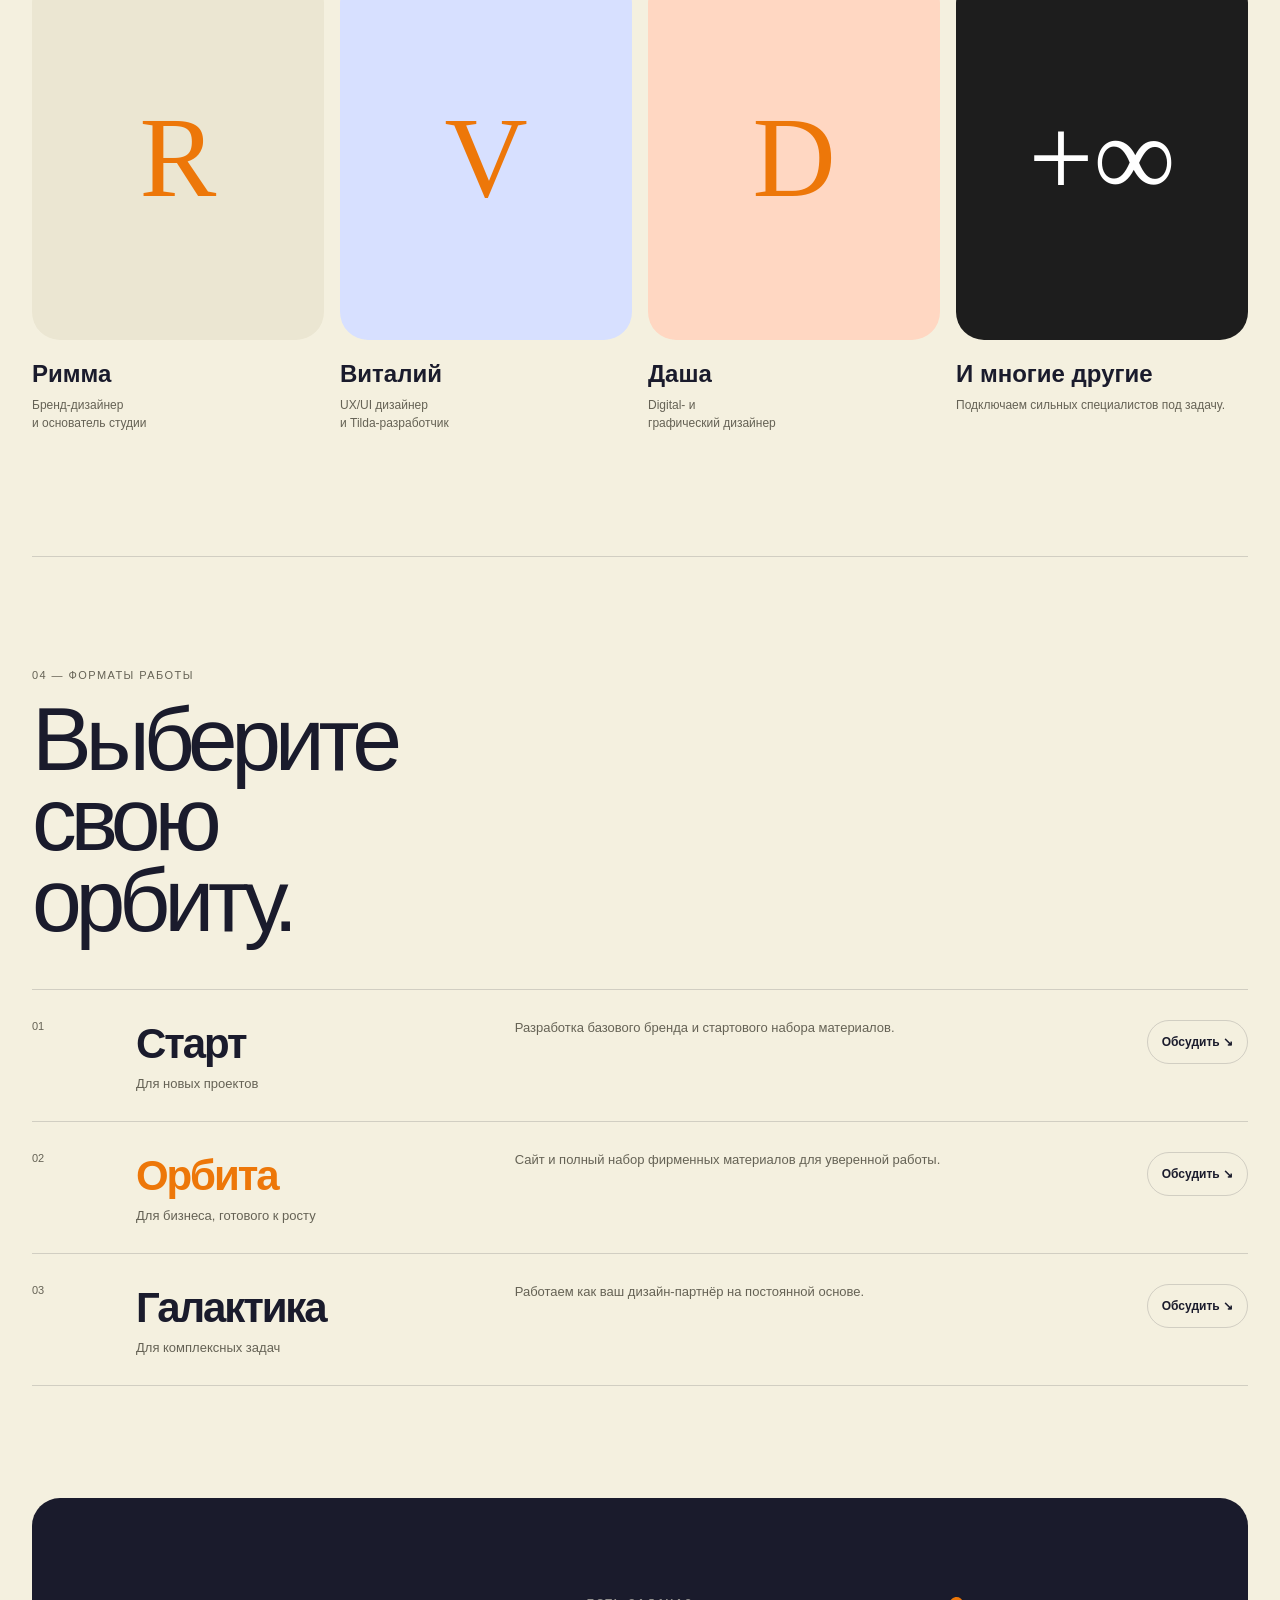
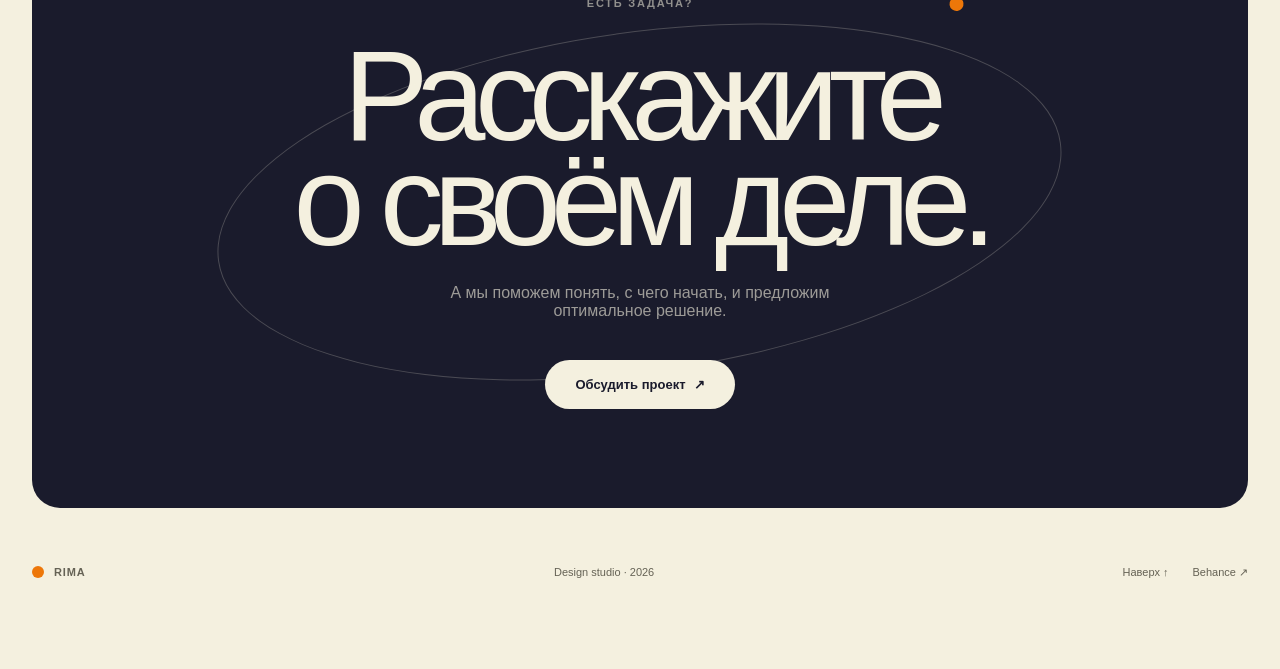
==== commit 605c45de: "feat: add ten-way concept chooser and official image layer" ====
--- a/index.html
+++ b/index.html
@@ -3,7 +3,7 @@
 <head>
   <meta charset="utf-8" />
   <meta name="viewport" content="width=device-width,initial-scale=1" />
-  <meta name="theme-color" content="#f2f0e9" />
+  <meta name="theme-color" content="#f4f0df" />
   <meta name="description" content="RIMA — независимая дизайн-студия. Брендинг, сайты и дизайн-системы." />
   <title>RIMA — дизайн-концепции</title>
   <link rel="preconnect" href="https://fonts.googleapis.com">
@@ -13,17 +13,32 @@
   <link rel="stylesheet" href="enhancements.css" />
   <link rel="stylesheet" href="extra-concepts.css" />
   <link rel="stylesheet" href="ux.css" />
+  <link rel="stylesheet" href="polish.css" />
 </head>
-<body data-concept="editorial">
+<body data-concept="editorial" data-media="abstract" data-variant="editorial">
   <a class="skip-link" href="#main">К содержимому</a>
 
   <div class="concept-switcher" aria-label="Выбор дизайн-концепции">
-    <button type="button" data-set-concept="editorial" class="is-active">A · Editorial</button>
-    <button type="button" data-set-concept="cosmos">B · Cosmos</button>
-    <button type="button" data-set-concept="brutal">C · Brutal</button>
-    <button type="button" data-set-concept="luxe">D · Luxe</button>
-    <button type="button" data-set-concept="swiss">E · Swiss</button>
-    <button type="button" class="share-concept" data-share-concept aria-label="Скопировать ссылку на выбранный концепт">↗</button>
+    <div class="concept-switcher-head">
+      <span>Сравнение концепций</span>
+      <button type="button" class="share-concept" data-share-concept aria-label="Скопировать ссылку на выбранный концепт">↗</button>
+    </div>
+    <div class="concept-row concept-row-art" aria-label="Чистые арт-дирекшены">
+      <span class="concept-label">ART</span>
+      <button type="button" data-set-concept="editorial" class="is-active">A · Editorial</button>
+      <button type="button" data-set-concept="cosmos">B · Cosmos</button>
+      <button type="button" data-set-concept="brutal">C · Brutal</button>
+      <button type="button" data-set-concept="luxe">D · Luxe</button>
+      <button type="button" data-set-concept="swiss">E · Swiss</button>
+    </div>
+    <div class="concept-row concept-row-photo" aria-label="Те же концепции с изображениями официального сайта">
+      <span class="concept-label">ФОТО</span>
+      <button type="button" data-set-concept="editorial-photo">A · Editorial</button>
+      <button type="button" data-set-concept="cosmos-photo">B · Cosmos</button>
+      <button type="button" data-set-concept="brutal-photo">C · Brutal</button>
+      <button type="button" data-set-concept="luxe-photo">D · Luxe</button>
+      <button type="button" data-set-concept="swiss-photo">E · Swiss</button>
+    </div>
   </div>
   <div class="toast" role="status" aria-live="polite">Ссылка на концепт скопирована</div>
   <div class="noise"></div><div class="orb orb-a"></div><div class="orb orb-b"></div>
@@ -54,6 +69,7 @@
         </div>
       </div>
       <aside class="hero-art" aria-hidden="true">
+        <img class="official-hero-img official-media" data-official-src="assets/official/hero.png" alt="" decoding="async" />
         <div class="planet"><div class="planet-core">R</div><div class="ring ring-1"></div><div class="ring ring-2"></div><div class="satellite sat-1"></div><div class="satellite sat-2"></div></div>
         <div class="micro-label top">BRAND / WEB / SYSTEMS</div><div class="micro-label bottom">ORBIT 55.03° · 82.92°</div>
       </aside>
@@ -74,20 +90,20 @@
       </div>
       <div class="case-grid" id="case-grid">
         <article class="case case-wide theme-lake"><div class="case-top"><span>01</span><span>Сайт · Соцсети</span></div><div class="case-visual"><span class="visual-word">ТАЙГА</span><span class="visual-sub">Телецкое озеро</span></div><div class="case-bottom"><div><h3>Тайга Озеро</h3><p>Премиальный отдых на берегу Телецкого озера.</p></div><span class="case-arrow" aria-label="Кейс почти готов">99%</span></div></article>
-        <a class="case theme-digital" href="https://www.behance.net/gallery/241910957/razrabotka-brenda-dlja-masterskoj-dizajna" target="_blank" rel="noreferrer" aria-label="Открыть кейс Дизайнерская на Behance"><div class="case-top"><span>02</span><span>Сайт · Айдентика · Лого</span></div><div class="case-visual"><span class="visual-code">D&gt;</span></div><div class="case-bottom"><div><h3>Дизайнерская</h3><p>Мастерская digital-дизайна и коллектив профессионалов.</p></div><span class="case-arrow">↗</span></div></a>
-        <a class="case theme-blackwork" href="https://www.behance.net/gallery/234539475/Landing-page-Studio-Blackwork" target="_blank" rel="noreferrer" aria-label="Открыть кейс Studio Blackwork на Behance"><div class="case-top"><span>03</span><span>Айдентика · Лендинг</span></div><div class="case-visual"><span class="steel-line"></span><span class="steel-mark">SBW</span></div><div class="case-bottom"><div><h3>Studio Blackwork</h3><p>Мебель из металла и интерьерные решения.</p></div><span class="case-arrow">↗</span></div></a>
-        <a class="case theme-sofia" href="https://www.behance.net/gallery/232474425/Website-on-Tilda-Sofia-school" target="_blank" rel="noreferrer" aria-label="Открыть кейс Sofia School на Behance"><div class="case-top"><span>04</span><span>Сайт · Айдентика</span></div><div class="case-visual"><span class="sofia-s">S</span><span class="sofia-star">✦</span></div><div class="case-bottom"><div><h3>Sofia School</h3><p>Онлайн-школа репетиторства.</p></div><span class="case-arrow">↗</span></div></a>
-        <a class="case theme-dental" href="https://www.behance.net/gallery/243706249/DENTAL-CAD-logotip-firmennyj-stil" target="_blank" rel="noreferrer" aria-label="Открыть кейс DentalCAD на Behance"><div class="case-top"><span>05</span><span>Айдентика · Печать</span></div><div class="case-visual"><span class="dental-cross">+</span><span class="dental-name">DENTAL<br>CAD</span></div><div class="case-bottom"><div><h3>DentalCAD</h3><p>Клиника КТ-исследований.</p></div><span class="case-arrow">↗</span></div></a>
-        <a class="case theme-focus" href="https://www.behance.net/gallery/248397223/firmennyj-stil-dlja-mediacentra" target="_blank" rel="noreferrer" aria-label="Открыть кейс Фокус Медиа на Behance"><div class="case-top"><span>06</span><span>Лого · Айдентика · Печать</span></div><div class="case-visual"><span class="focus-ring"></span><span class="focus-dot"></span></div><div class="case-bottom"><div><h3>Фокус Медиа</h3><p>Современное медиа о жизни студентов.</p></div><span class="case-arrow">↗</span></div></a>
+        <a class="case theme-digital" href="https://www.behance.net/gallery/241910957/razrabotka-brenda-dlja-masterskoj-dizajna" target="_blank" rel="noreferrer" aria-label="Открыть кейс Дизайнерская на Behance"><div class="case-top"><span>02</span><span>Сайт · Айдентика · Лого</span></div><div class="case-visual"><img class="official-case-art official-media" data-official-src="assets/official/case-designerskaya.svg" alt="" loading="lazy" decoding="async" /><span class="visual-code">D&gt;</span></div><div class="case-bottom"><div><h3>Дизайнерская</h3><p>Мастерская digital-дизайна и коллектив профессионалов.</p></div><span class="case-arrow">↗</span></div></a>
+        <a class="case theme-blackwork" href="https://www.behance.net/gallery/234539475/Landing-page-Studio-Blackwork" target="_blank" rel="noreferrer" aria-label="Открыть кейс Studio Blackwork на Behance"><div class="case-top"><span>03</span><span>Айдентика · Лендинг</span></div><div class="case-visual"><img class="official-case-art official-media" data-official-src="assets/official/case-blackwork.svg" alt="" loading="lazy" decoding="async" /><span class="steel-line"></span><span class="steel-mark">SBW</span></div><div class="case-bottom"><div><h3>Studio Blackwork</h3><p>Мебель из металла и интерьерные решения.</p></div><span class="case-arrow">↗</span></div></a>
+        <a class="case theme-sofia" href="https://www.behance.net/gallery/232474425/Website-on-Tilda-Sofia-school" target="_blank" rel="noreferrer" aria-label="Открыть кейс Sofia School на Behance"><div class="case-top"><span>04</span><span>Сайт · Айдентика</span></div><div class="case-visual"><img class="official-case-art official-media" data-official-src="assets/official/case-sofia.svg" alt="" loading="lazy" decoding="async" /><span class="sofia-s">S</span><span class="sofia-star">✦</span></div><div class="case-bottom"><div><h3>Sofia School</h3><p>Онлайн-школа репетиторства.</p></div><span class="case-arrow">↗</span></div></a>
+        <a class="case theme-dental" href="https://www.behance.net/gallery/243706249/DENTAL-CAD-logotip-firmennyj-stil" target="_blank" rel="noreferrer" aria-label="Открыть кейс DentalCAD на Behance"><div class="case-top"><span>05</span><span>Айдентика · Печать</span></div><div class="case-visual"><img class="official-case-art official-media" data-official-src="assets/official/case-dental.svg" alt="" loading="lazy" decoding="async" /><span class="dental-cross">+</span><span class="dental-name">DENTAL<br>CAD</span></div><div class="case-bottom"><div><h3>DentalCAD</h3><p>Клиника КТ-исследований.</p></div><span class="case-arrow">↗</span></div></a>
+        <a class="case theme-focus" href="https://www.behance.net/gallery/248397223/firmennyj-stil-dlja-mediacentra" target="_blank" rel="noreferrer" aria-label="Открыть кейс Фокус Медиа на Behance"><div class="case-top"><span>06</span><span>Лого · Айдентика · Печать</span></div><div class="case-visual"><img class="official-case-art official-media" data-official-src="assets/official/case-focus.svg" alt="" loading="lazy" decoding="async" /><span class="focus-ring"></span><span class="focus-dot"></span></div><div class="case-bottom"><div><h3>Фокус Медиа</h3><p>Современное медиа о жизни студентов.</p></div><span class="case-arrow">↗</span></div></a>
       </div>
     </section>
 
     <section id="team" class="team shell">
       <div class="section-heading compact"><div class="section-index">03 — Команда</div><h2>Люди<br>за проектами.</h2></div>
       <div class="team-grid">
-        <article class="person"><div class="portrait"><span>R</span></div><div><h3>Римма</h3><p>Бренд-дизайнер<br>и основатель студии</p></div></article>
-        <article class="person"><div class="portrait"><span>V</span></div><div><h3>Виталий</h3><p>UX/UI дизайнер<br>и Tilda-разработчик</p></div></article>
-        <article class="person"><div class="portrait"><span>D</span></div><div><h3>Даша</h3><p>Digital- и<br>графический дизайнер</p></div></article>
+        <article class="person"><div class="portrait"><img class="official-person official-media" data-official-src="assets/official/team-rimma.png" alt="" loading="lazy" decoding="async" /><span>R</span></div><div><h3>Римма</h3><p>Бренд-дизайнер<br>и основатель студии</p></div></article>
+        <article class="person"><div class="portrait"><img class="official-person official-media" data-official-src="assets/official/team-vitaliy.png" alt="" loading="lazy" decoding="async" /><span>V</span></div><div><h3>Виталий</h3><p>UX/UI дизайнер<br>и Tilda-разработчик</p></div></article>
+        <article class="person"><div class="portrait"><img class="official-person official-media" data-official-src="assets/official/team-dasha.png" alt="" loading="lazy" decoding="async" /><span>D</span></div><div><h3>Даша</h3><p>Digital- и<br>графический дизайнер</p></div></article>
         <article class="person person-more"><div class="portrait"><span>+∞</span></div><div><h3>И многие другие</h3><p>Подключаем сильных специалистов под задачу.</p></div></article>
       </div>
     </section>
@@ -95,14 +111,15 @@
     <section id="plans" class="plans shell">
       <div class="section-heading"><div class="section-index">04 — Форматы работы</div><h2>Выберите<br>свою орбиту.</h2></div>
       <div class="plan-list">
-        <article class="plan"><div class="plan-no">01</div><div><h3>Старт</h3><p>Для новых проектов</p></div><p class="plan-desc">Разработка базового бренда и стартового набора материалов.</p><a href="#contact">Обсудить ↘</a></article>
-        <article class="plan featured"><div class="plan-no">02</div><div><h3>Орбита</h3><p>Для бизнеса, готового к росту</p></div><p class="plan-desc">Сайт и полный набор фирменных материалов для уверенной работы.</p><a href="#contact">Обсудить ↘</a></article>
-        <article class="plan"><div class="plan-no">03</div><div><h3>Галактика</h3><p>Для комплексных задач</p></div><p class="plan-desc">Работаем как ваш дизайн-партнёр на постоянной основе.</p><a href="#contact">Обсудить ↘</a></article>
+        <article class="plan"><div class="plan-no">01</div><div><h3>Старт</h3><p>Для новых проектов</p></div><p class="plan-desc">Разработка базового бренда и стартового набора материалов.</p><img class="plan-media official-media" data-official-src="assets/official/plan-start.png" alt="" loading="lazy" decoding="async" /><a href="#contact">Обсудить ↘</a></article>
+        <article class="plan featured"><div class="plan-no">02</div><div><h3>Орбита</h3><p>Для бизнеса, готового к росту</p></div><p class="plan-desc">Сайт и полный набор фирменных материалов для уверенной работы.</p><img class="plan-media official-media" data-official-src="assets/official/plan-orbit.png" alt="" loading="lazy" decoding="async" /><a href="#contact">Обсудить ↘</a></article>
+        <article class="plan"><div class="plan-no">03</div><div><h3>Галактика</h3><p>Для комплексных задач</p></div><p class="plan-desc">Работаем как ваш дизайн-партнёр на постоянной основе.</p><img class="plan-media official-media" data-official-src="assets/official/plan-galaxy.png" alt="" loading="lazy" decoding="async" /><a href="#contact">Обсудить ↘</a></article>
       </div>
     </section>
 
     <section id="contact" class="contact shell">
       <div class="contact-orbit" aria-hidden="true"><span></span></div>
+      <img class="contact-brand official-media" data-official-src="assets/official/agency-mark.png" alt="" loading="lazy" decoding="async" />
       <p class="kicker">Есть задача?</p>
       <h2>Расскажите<br>о своём деле.</h2>
       <p>А мы поможем понять, с чего начать, и предложим оптимальное решение.</p>
--- a/ux.css
+++ b/ux.css
@@ -1,6 +1,7 @@
 /* Shared UX layer — keeps all five visual concepts usable without flattening their identity. */
 :root{--tap:44px;--header-glass:color-mix(in srgb,var(--bg) 90%,transparent)}
-html{scroll-padding-top:108px}
+html{scroll-padding-top:108px;max-width:100%;overflow-x:clip}
+body{max-width:100%;overflow-x:clip}
 #about,#work,#team,#plans,#contact{scroll-margin-top:108px}
 .site-header{position:sticky;top:0;z-index:320;background:var(--header-glass);backdrop-filter:blur(18px);-webkit-backdrop-filter:blur(18px)}
 .site-header nav{align-items:center}
@@ -45,6 +46,7 @@
   html{scroll-padding-top:82px}
   #about,#work,#team,#plans,#contact{scroll-margin-top:82px}
   .site-header{height:74px}
+  .header-cta{display:none}
   .site-header nav{top:74px;padding:16px;border:1px solid var(--line);border-top:0;box-shadow:0 18px 40px rgba(0,0,0,.12);gap:4px}
   .site-header nav a{display:flex;min-height:46px;align-items:center;padding:0 12px;border-radius:12px}
   .site-header nav a:not(.nav-cta):hover{background:color-mix(in srgb,var(--fg) 7%,transparent);opacity:1}
--- a/polish.css
+++ b/polish.css
@@ -0,0 +1,131 @@
+/* Final design/color audit layer. Loaded last on purpose. */
+:root{
+  --brand-cream:#f1edd2;
+  --brand-navy:#1a1b2c;
+  --brand-orange:#ed7709;
+  --section-space:112px;
+}
+
+/* Palette audit: keep five identities, give them cleaner contrast and a shared brand anchor. */
+body[data-concept='editorial']{--bg:#f4f0df;--fg:#1a1b2c;--muted:#656255;--line:rgba(26,27,44,.16);--accent:#ed7709;--panel:#ebe6d2}
+body[data-concept='cosmos']{--bg:#0b0d18;--fg:#f6f1df;--muted:#a09dac;--line:rgba(246,241,223,.16);--accent:#836dff;--panel:#141827}
+body[data-concept='brutal']{--bg:#f3ef38;--fg:#111;--muted:#292914;--line:#111;--accent:#ff4c2f;--panel:#fffef1}
+body[data-concept='luxe']{--bg:#f5e9dc;--fg:#281817;--muted:#69534b;--line:rgba(40,24,23,.22);--accent:#982945;--panel:#ead8ca}
+body[data-concept='swiss']{--bg:#f7f6f0;--fg:#101010;--muted:#4a4a46;--line:#101010;--accent:#ed5a23;--panel:#fff}
+
+/* Rhythm audit: less dead space, more usable content per viewport. */
+.hero{min-height:740px;padding-top:34px}
+.about{padding:var(--section-space) 0}
+.work,.team,.plans{padding:var(--section-space) 0}
+.section-heading{margin-bottom:48px}
+.case{min-height:520px}
+.case-wide{min-height:610px}
+.contact{min-height:610px;margin-bottom:28px}
+.team-grid,.case-grid{gap:16px}
+.plan{padding:30px 0}
+body[data-concept='luxe'] .hero{min-height:780px;padding-top:44px}
+body[data-concept='swiss'] .hero{min-height:720px}
+body[data-concept='swiss'] .case{min-height:500px}
+body[data-concept='swiss'] .case-wide{min-height:580px}
+
+/* Never make important content depend on IntersectionObserver/JS to be visible. */
+.reveal,.reveal.in-view{opacity:1!important;transform:none!important}
+
+/* Two-level chooser: first row = pure art direction, second row = official imagery. */
+.concept-switcher{
+  right:18px;left:auto;bottom:18px;
+  width:min(610px,calc(100vw - 36px));max-width:none;
+  display:grid;gap:5px;padding:8px;
+  border-radius:18px;
+  background:color-mix(in srgb,var(--bg) 91%,transparent);
+  box-shadow:0 14px 50px rgba(0,0,0,.13);
+}
+.concept-switcher-head{display:flex;align-items:center;justify-content:space-between;padding:0 4px 2px 8px;font-size:9px;letter-spacing:.12em;text-transform:uppercase;color:var(--muted)}
+.concept-switcher-head .share-concept{min-height:30px!important;padding:7px 10px!important;font-size:13px}
+.concept-row{display:grid;grid-template-columns:50px repeat(5,minmax(0,1fr));align-items:center;gap:4px}
+.concept-row .concept-label{font:700 9px/1 var(--font);letter-spacing:.12em;color:var(--muted);padding-left:8px}
+.concept-row-photo .concept-label{color:var(--accent)}
+.concept-switcher .concept-row button{min-height:38px;padding:10px 8px;font-size:10px;white-space:nowrap}
+.concept-switcher .concept-row-photo button.is-active{box-shadow:inset 0 0 0 2px var(--accent)}
+
+/* Official image layer is opt-in and hydrated by app.js only for *-photo variants. */
+.official-media{display:none!important}
+body[data-media='official'] .official-media{display:block!important}
+body[data-media='official'] .hero-art{isolation:isolate}
+body[data-media='official'] .hero-art .planet{display:none}
+.official-hero-img{
+  position:absolute;inset:7% 0 7%;width:100%;height:86%;object-fit:cover;
+  border:1px solid var(--line);border-radius:calc(var(--radius) + 4px);
+  box-shadow:0 28px 80px rgba(0,0,0,.16);z-index:2;
+}
+body[data-concept='brutal'][data-media='official'] .official-hero-img{border:3px solid #111;box-shadow:12px 12px 0 #111;border-radius:0}
+body[data-concept='swiss'][data-media='official'] .official-hero-img{border:2px solid #101010;border-radius:0;box-shadow:none}
+body[data-concept='cosmos'][data-media='official'] .official-hero-img{box-shadow:0 24px 90px rgba(131,109,255,.24)}
+
+body[data-media='official'] .case-visual>:not(.official-media){display:none}
+.official-case-art{width:100%;height:100%;object-fit:contain;object-position:center;border-radius:calc(var(--radius) * .55)}
+body[data-concept='brutal'][data-media='official'] .official-case-art,
+body[data-concept='swiss'][data-media='official'] .official-case-art{border-radius:0}
+body[data-media='official'] .case-visual{padding:28px 16px}
+body[data-media='official'] .theme-lake .case-visual{padding:0}
+body[data-media='official'] .theme-lake .case-visual::before{
+  content:'TAIGA / CASE 01';display:grid;place-items:center;width:min(72%,520px);aspect-ratio:2.1;
+  border:1px solid currentColor;font:700 clamp(28px,5vw,74px)/.9 var(--display);letter-spacing:-.05em;
+}
+
+body[data-media='official'] .portrait>span{display:none}
+.official-person{width:100%;height:100%;object-fit:contain;object-position:center bottom;filter:drop-shadow(0 18px 18px rgba(0,0,0,.12))}
+body[data-media='official'] .portrait{background:linear-gradient(145deg,var(--panel),color-mix(in srgb,var(--accent) 13%,var(--panel)))}
+body[data-concept='cosmos'][data-media='official'] .portrait{background:linear-gradient(145deg,#181c2b,#30284b)}
+body[data-concept='brutal'][data-media='official'] .portrait{background:#fff8c2}
+
+body[data-media='official'] .plan{grid-template-columns:70px minmax(180px,1.2fr) minmax(260px,2fr) 108px 120px;align-items:center}
+.plan-media{width:92px;height:116px;object-fit:cover;object-position:top center;justify-self:end;border:1px solid var(--line);border-radius:12px;background:var(--panel)}
+body[data-concept='brutal'][data-media='official'] .plan-media,
+body[data-concept='swiss'][data-media='official'] .plan-media{border-radius:0;border-width:2px}
+body[data-media='official'] .plan a{justify-self:end}
+
+.contact-brand{position:relative;z-index:2;width:min(310px,62%);height:auto;margin:0 auto 20px;border-radius:14px;border:1px solid color-mix(in srgb,var(--bg) 22%,transparent)}
+body[data-concept='brutal'][data-media='official'] .contact-brand,
+body[data-concept='swiss'][data-media='official'] .contact-brand{border-radius:0}
+
+/* Photo mode gets a small brand-orange cue without flattening each theme. */
+body[data-media='official'] .brand-dot{box-shadow:0 0 0 4px color-mix(in srgb,var(--brand-orange) 18%,transparent)}
+body[data-media='official'] .section-index::after{content:' · OFFICIAL IMAGES';color:var(--brand-orange);font-size:.78em}
+
+@media(max-width:1100px){
+  :root{--section-space:96px}
+  body[data-media='official'] .plan{grid-template-columns:60px 1.2fr 1.8fr 94px}
+  body[data-media='official'] .plan-media{grid-column:4;width:80px;height:100px}
+  body[data-media='official'] .plan a{grid-column:2/4;justify-self:start}
+}
+
+@media(max-width:900px){
+  :root{--section-space:78px}
+  body{padding-bottom:142px}
+  .hero{padding-top:16px}
+  .about,.work,.team,.plans{padding-top:var(--section-space);padding-bottom:var(--section-space)}
+  .case,.case-wide{min-height:460px}
+  .concept-switcher{left:10px;right:10px;bottom:10px;width:auto;max-width:none;padding:6px;overflow:visible}
+  .concept-switcher-head{padding-left:6px}
+  .concept-row{display:flex;gap:4px;overflow-x:auto;scrollbar-width:none;padding-bottom:1px}
+  .concept-row::-webkit-scrollbar{display:none}
+  .concept-row .concept-label{flex:0 0 46px;padding-left:6px}
+  .concept-switcher .concept-row button{flex:0 0 auto!important;min-width:70px;padding-inline:10px}
+  .official-hero-img{position:relative;inset:auto;width:100%;height:auto;aspect-ratio:1140/535;margin-top:16px}
+  body[data-media='official'] .hero-art{min-height:0}
+  body[data-media='official'] .plan{grid-template-columns:52px 1fr;align-items:start}
+  body[data-media='official'] .plan-media{grid-column:2;width:92px;height:116px;justify-self:start;margin-top:10px}
+  body[data-media='official'] .plan a{grid-column:2;justify-self:start}
+}
+
+@media(max-width:560px){
+  :root{--section-space:64px}
+  .section-heading{margin-bottom:36px}
+  .case,.case-wide{min-height:430px}
+  .team-grid{grid-template-columns:1fr 1fr}
+  .contact{min-height:540px}
+  .concept-switcher .concept-row button{min-width:66px;font-size:9px}
+  .concept-row .concept-label{flex-basis:42px}
+  body[data-media='official'] .case-visual{padding:14px 6px}
+}
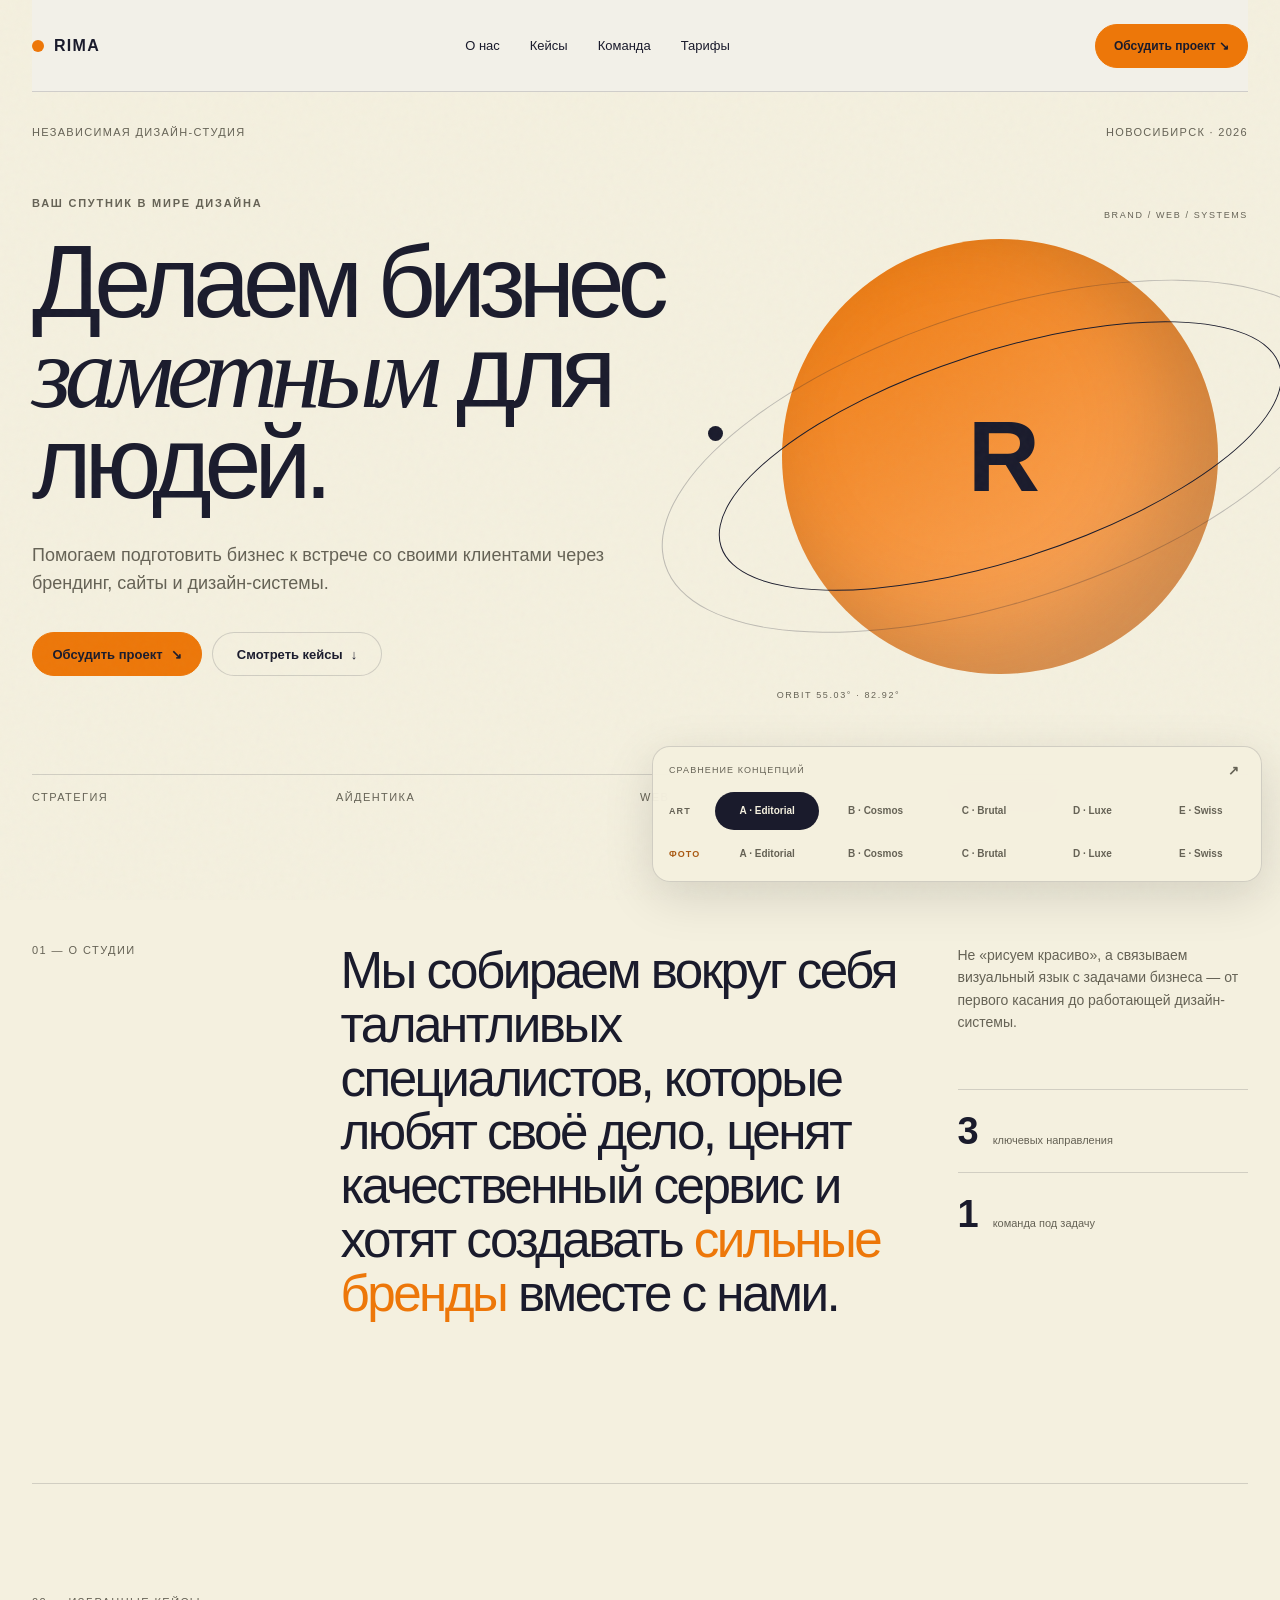
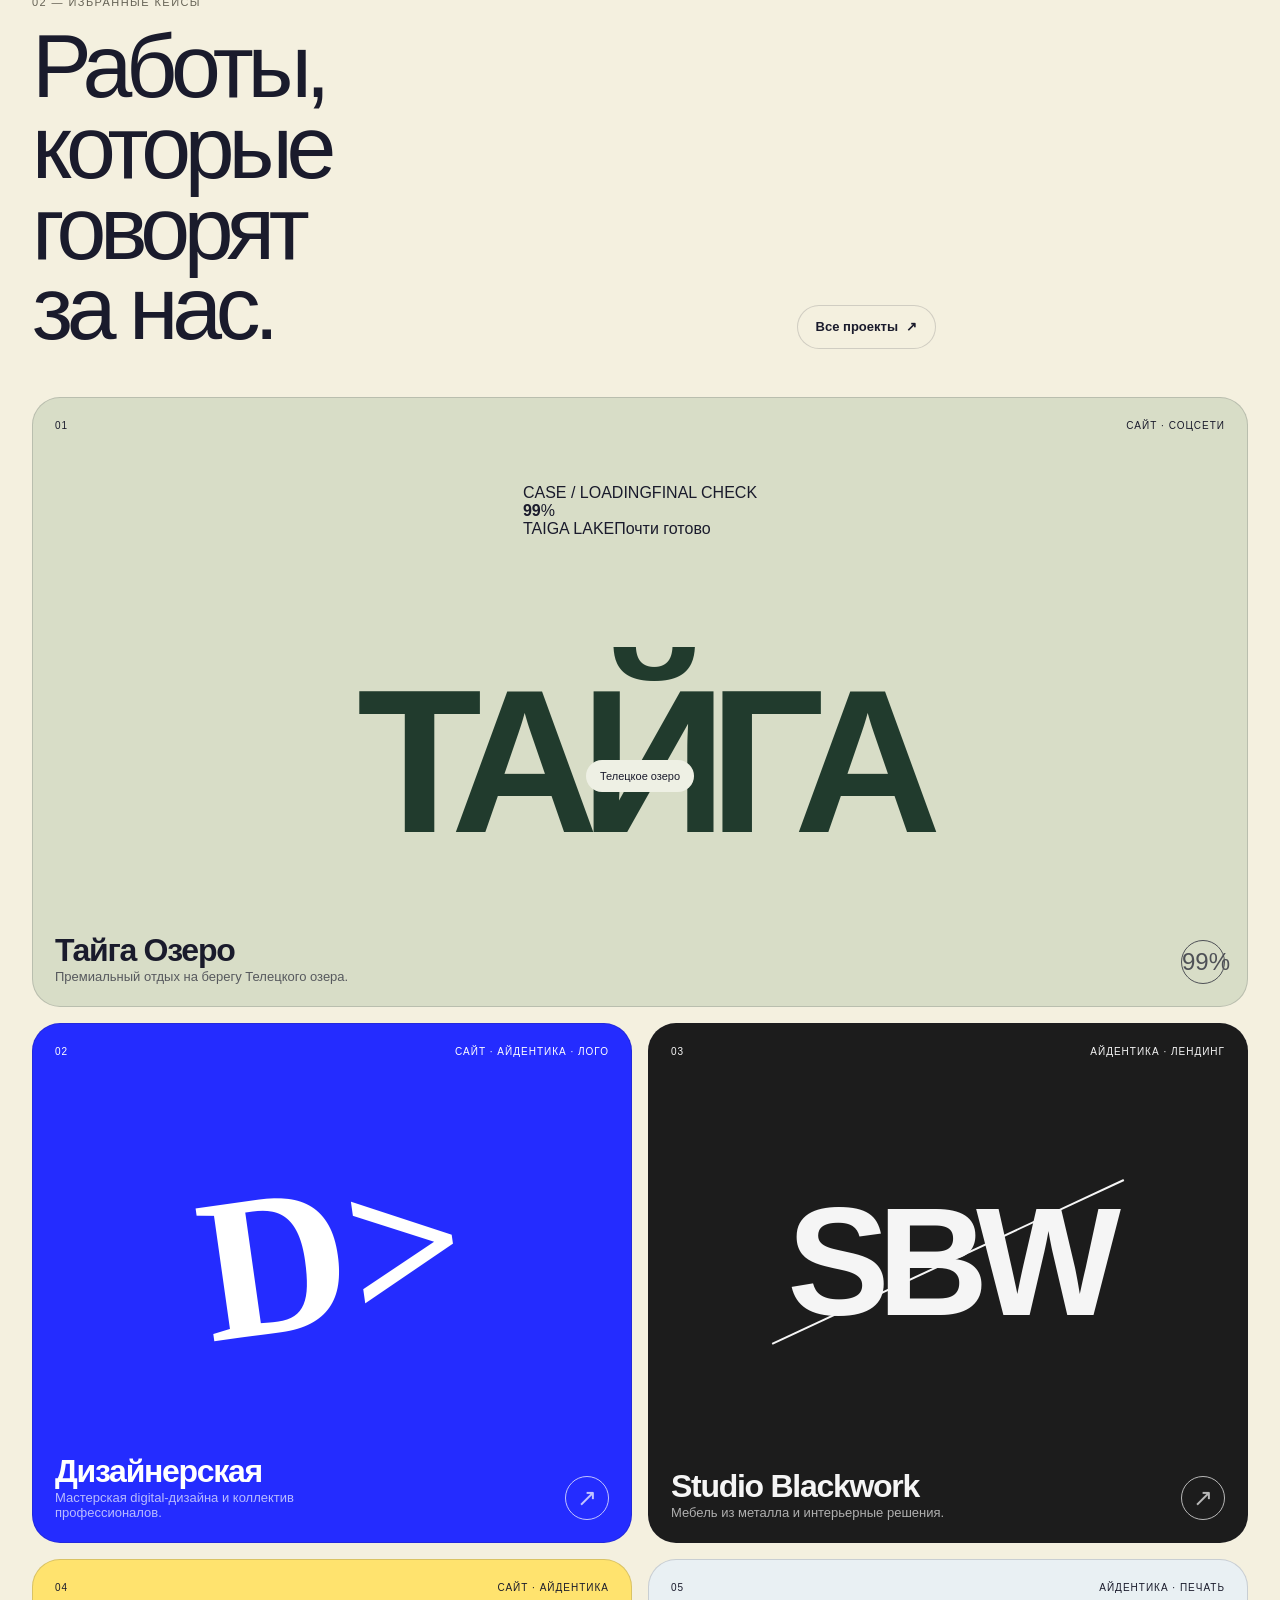
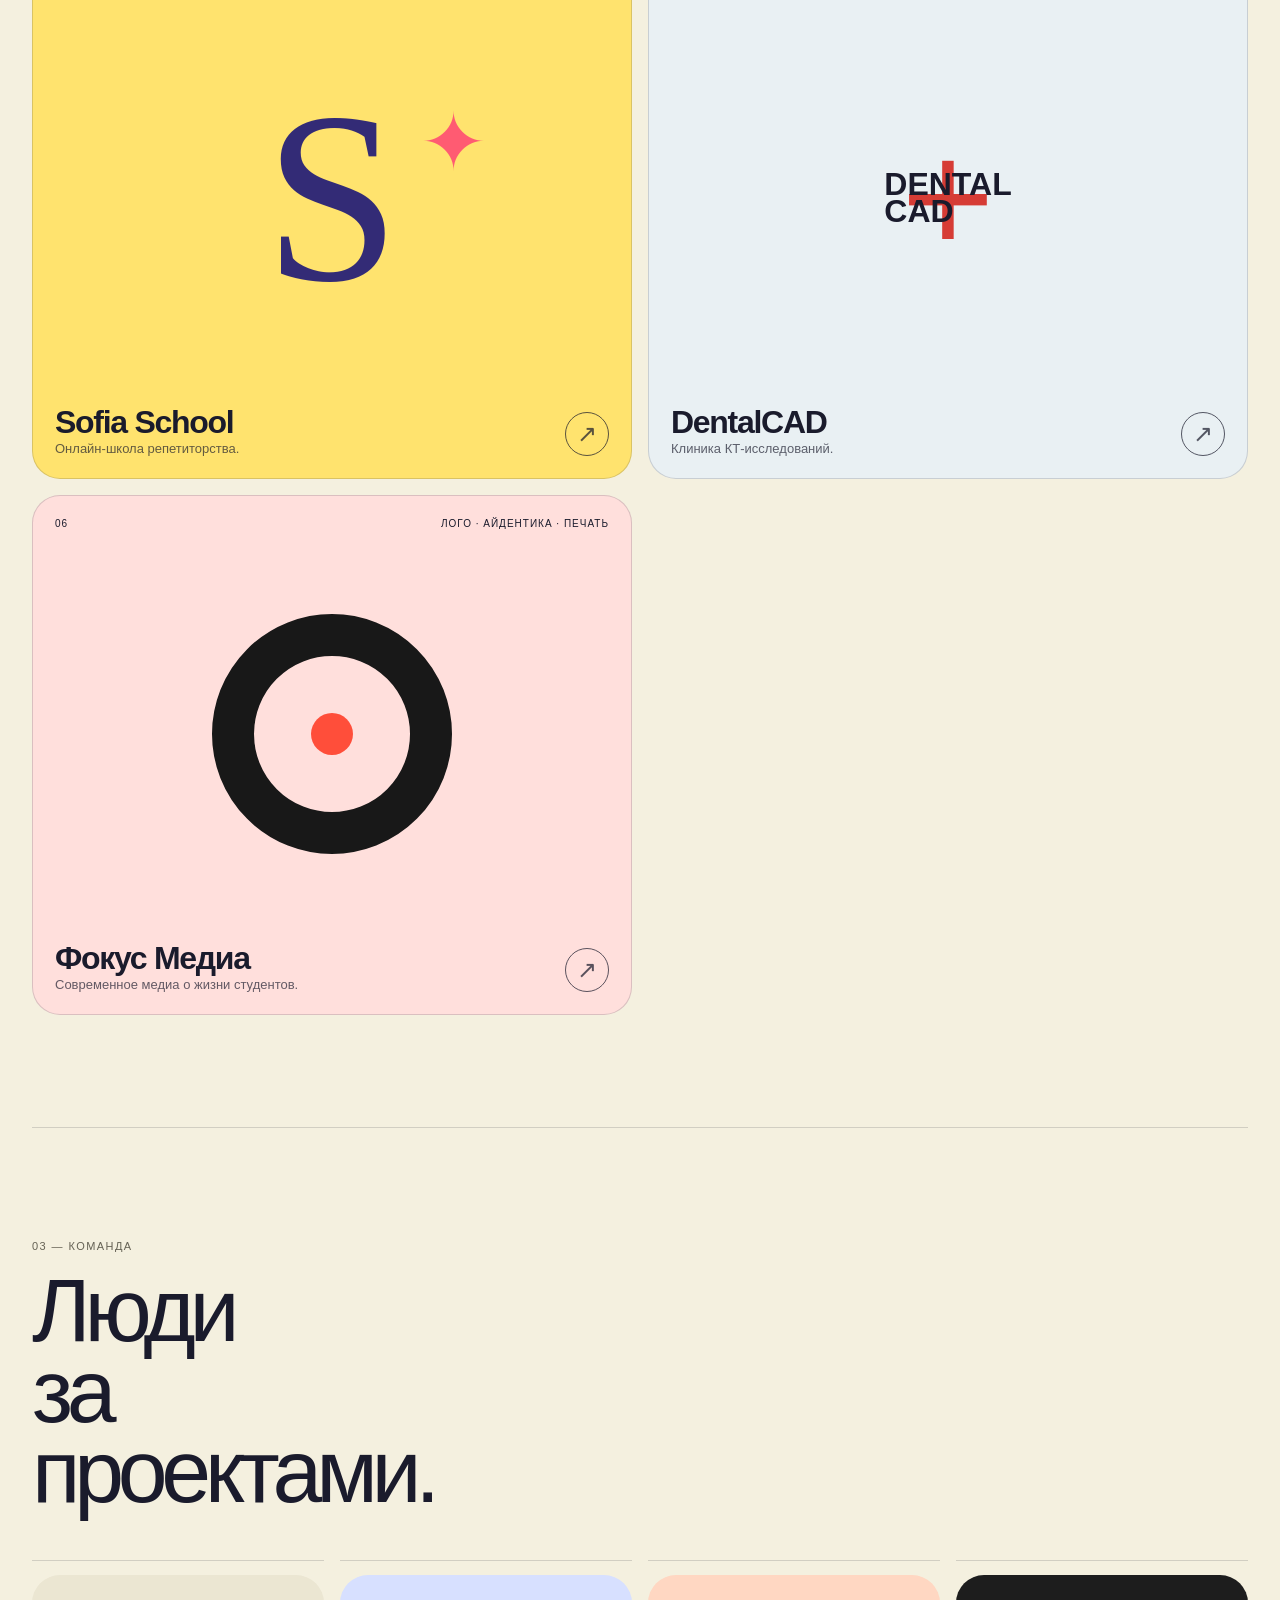
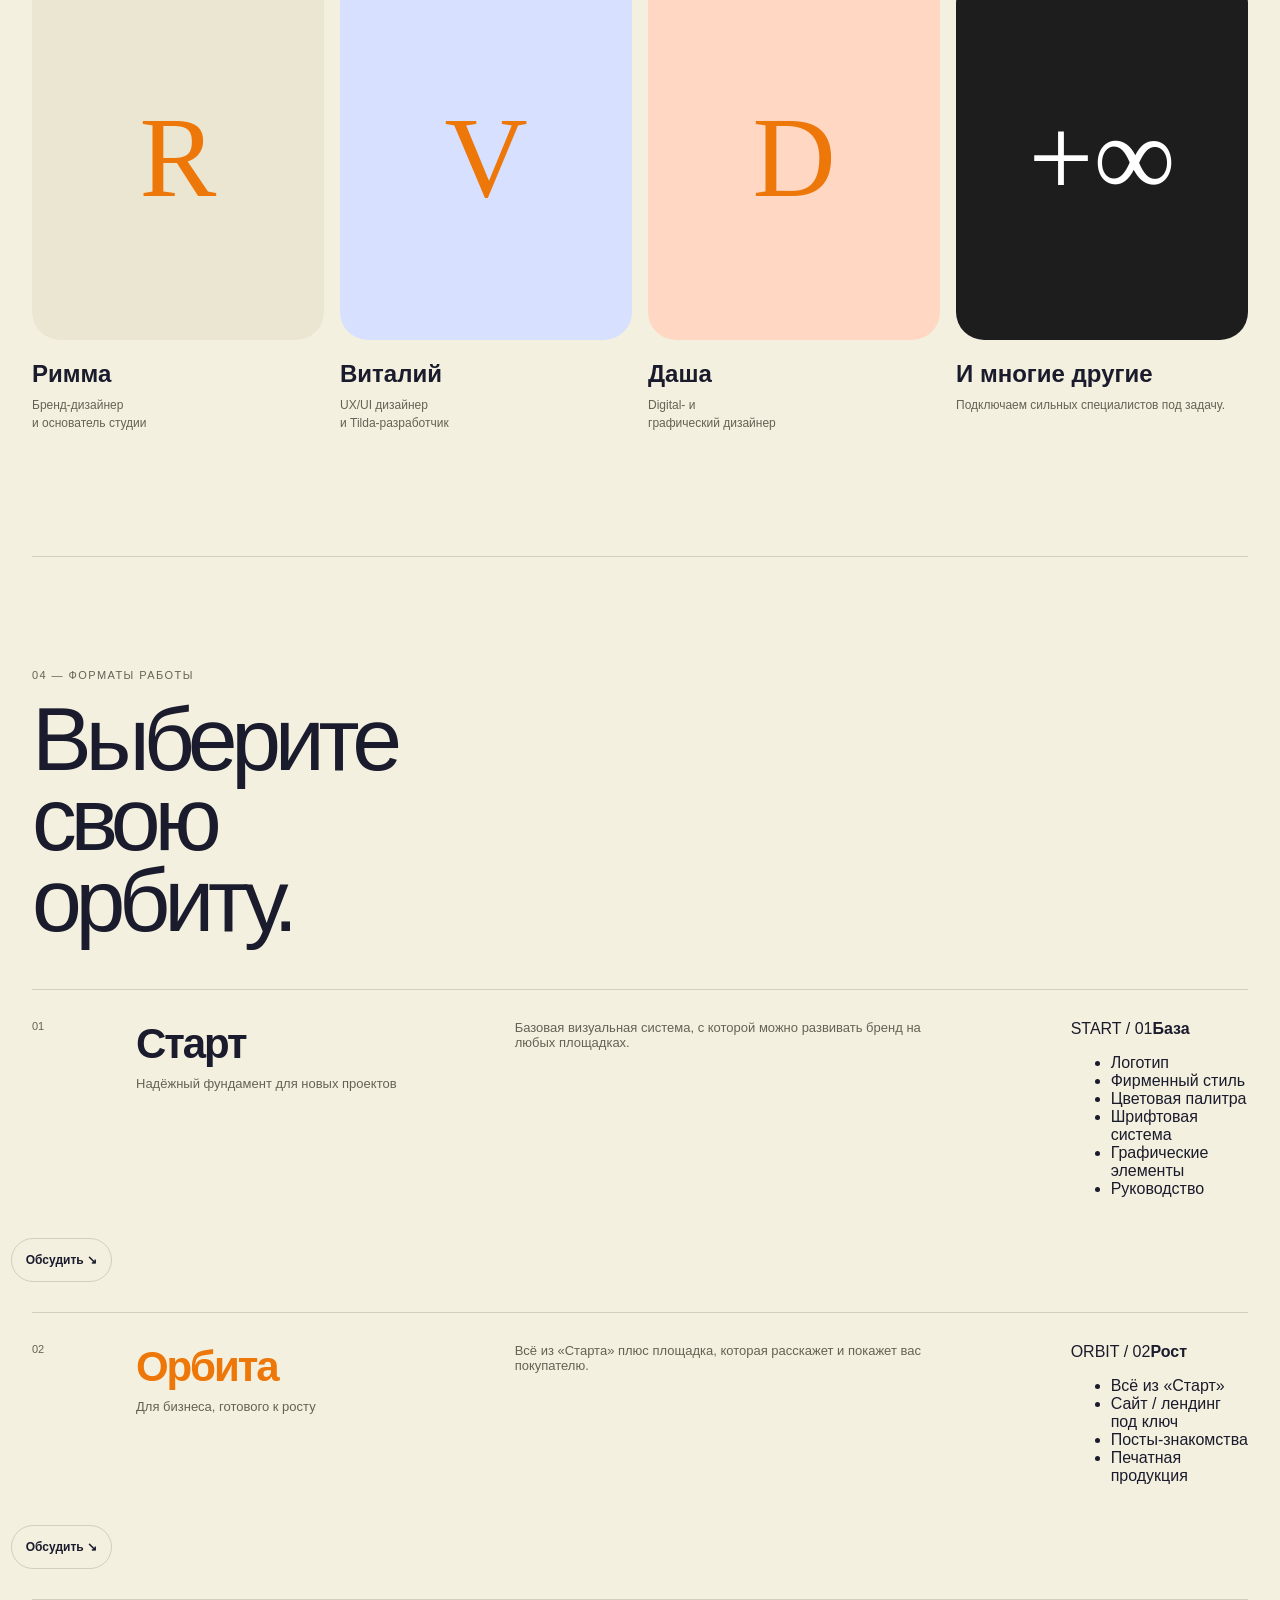
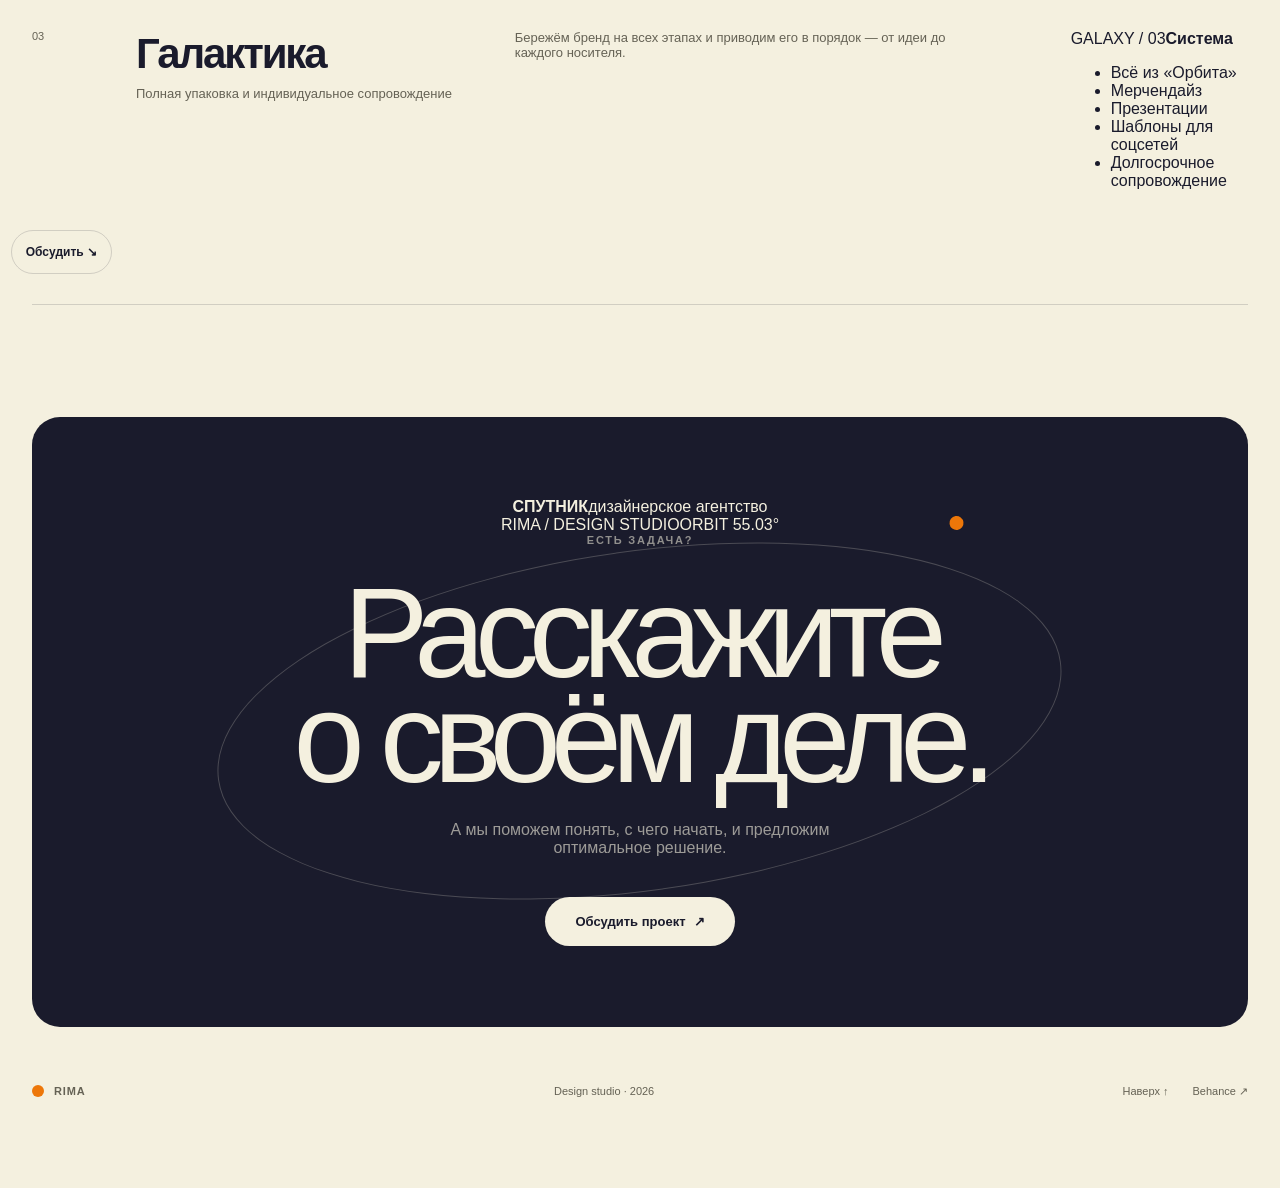
==== commit 4068a9a3: "design: replace photo-source panels with native concept art" ====
--- a/index.html
+++ b/index.html
@@ -69,7 +69,6 @@
         </div>
       </div>
       <aside class="hero-art" aria-hidden="true">
-        <img class="official-hero-img official-media" data-official-src="assets/official/hero.png" alt="" decoding="async" />
         <div class="planet"><div class="planet-core">R</div><div class="ring ring-1"></div><div class="ring ring-2"></div><div class="satellite sat-1"></div><div class="satellite sat-2"></div></div>
         <div class="micro-label top">BRAND / WEB / SYSTEMS</div><div class="micro-label bottom">ORBIT 55.03° · 82.92°</div>
       </aside>
@@ -89,7 +88,19 @@
         <a class="projects-btn" href="https://www.behance.net/sputnikagency" target="_blank" rel="noreferrer">Все проекты <span>↗</span></a>
       </div>
       <div class="case-grid" id="case-grid">
-        <article class="case case-wide theme-lake"><div class="case-top"><span>01</span><span>Сайт · Соцсети</span></div><div class="case-visual"><span class="visual-word">ТАЙГА</span><span class="visual-sub">Телецкое озеро</span></div><div class="case-bottom"><div><h3>Тайга Озеро</h3><p>Премиальный отдых на берегу Телецкого озера.</p></div><span class="case-arrow" aria-label="Кейс почти готов">99%</span></div></article>
+        <article class="case case-wide theme-lake">
+          <div class="case-top"><span>01</span><span>Сайт · Соцсети</span></div>
+          <div class="case-visual">
+            <div class="taiga-progress photo-generated" aria-label="Кейс Тайга Озеро готов на 99 процентов">
+              <div class="taiga-progress-head"><span>CASE / LOADING</span><span>FINAL CHECK</span></div>
+              <div class="taiga-progress-value"><strong>99</strong><span>%</span></div>
+              <div class="taiga-progress-track"><i></i></div>
+              <div class="taiga-progress-meta"><span>TAIGA LAKE</span><span>Почти готово</span></div>
+            </div>
+            <span class="visual-word">ТАЙГА</span><span class="visual-sub">Телецкое озеро</span>
+          </div>
+          <div class="case-bottom"><div><h3>Тайга Озеро</h3><p>Премиальный отдых на берегу Телецкого озера.</p></div><span class="case-arrow" aria-label="Кейс почти готов">99%</span></div>
+        </article>
         <a class="case theme-digital" href="https://www.behance.net/gallery/241910957/razrabotka-brenda-dlja-masterskoj-dizajna" target="_blank" rel="noreferrer" aria-label="Открыть кейс Дизайнерская на Behance"><div class="case-top"><span>02</span><span>Сайт · Айдентика · Лого</span></div><div class="case-visual"><img class="official-case-art official-media" data-official-src="assets/official/case-designerskaya.svg" alt="" loading="lazy" decoding="async" /><span class="visual-code">D&gt;</span></div><div class="case-bottom"><div><h3>Дизайнерская</h3><p>Мастерская digital-дизайна и коллектив профессионалов.</p></div><span class="case-arrow">↗</span></div></a>
         <a class="case theme-blackwork" href="https://www.behance.net/gallery/234539475/Landing-page-Studio-Blackwork" target="_blank" rel="noreferrer" aria-label="Открыть кейс Studio Blackwork на Behance"><div class="case-top"><span>03</span><span>Айдентика · Лендинг</span></div><div class="case-visual"><img class="official-case-art official-media" data-official-src="assets/official/case-blackwork.svg" alt="" loading="lazy" decoding="async" /><span class="steel-line"></span><span class="steel-mark">SBW</span></div><div class="case-bottom"><div><h3>Studio Blackwork</h3><p>Мебель из металла и интерьерные решения.</p></div><span class="case-arrow">↗</span></div></a>
         <a class="case theme-sofia" href="https://www.behance.net/gallery/232474425/Website-on-Tilda-Sofia-school" target="_blank" rel="noreferrer" aria-label="Открыть кейс Sofia School на Behance"><div class="case-top"><span>04</span><span>Сайт · Айдентика</span></div><div class="case-visual"><img class="official-case-art official-media" data-official-src="assets/official/case-sofia.svg" alt="" loading="lazy" decoding="async" /><span class="sofia-s">S</span><span class="sofia-star">✦</span></div><div class="case-bottom"><div><h3>Sofia School</h3><p>Онлайн-школа репетиторства.</p></div><span class="case-arrow">↗</span></div></a>
@@ -111,15 +122,49 @@
     <section id="plans" class="plans shell">
       <div class="section-heading"><div class="section-index">04 — Форматы работы</div><h2>Выберите<br>свою орбиту.</h2></div>
       <div class="plan-list">
-        <article class="plan"><div class="plan-no">01</div><div><h3>Старт</h3><p>Для новых проектов</p></div><p class="plan-desc">Разработка базового бренда и стартового набора материалов.</p><img class="plan-media official-media" data-official-src="assets/official/plan-start.png" alt="" loading="lazy" decoding="async" /><a href="#contact">Обсудить ↘</a></article>
-        <article class="plan featured"><div class="plan-no">02</div><div><h3>Орбита</h3><p>Для бизнеса, готового к росту</p></div><p class="plan-desc">Сайт и полный набор фирменных материалов для уверенной работы.</p><img class="plan-media official-media" data-official-src="assets/official/plan-orbit.png" alt="" loading="lazy" decoding="async" /><a href="#contact">Обсудить ↘</a></article>
-        <article class="plan"><div class="plan-no">03</div><div><h3>Галактика</h3><p>Для комплексных задач</p></div><p class="plan-desc">Работаем как ваш дизайн-партнёр на постоянной основе.</p><img class="plan-media official-media" data-official-src="assets/official/plan-galaxy.png" alt="" loading="lazy" decoding="async" /><a href="#contact">Обсудить ↘</a></article>
+        <article class="plan plan-start">
+          <div class="plan-no">01</div>
+          <div><h3>Старт</h3><p>Надёжный фундамент для новых проектов</p></div>
+          <p class="plan-desc">Базовая визуальная система, с которой можно развивать бренд на любых площадках.</p>
+          <div class="plan-visual photo-generated" aria-label="Состав тарифа Старт">
+            <div class="plan-visual-orbit"><i></i><i></i><b></b></div>
+            <div class="plan-visual-head"><span>START / 01</span><strong>База</strong></div>
+            <ul><li>Логотип</li><li>Фирменный стиль</li><li>Цветовая палитра</li><li>Шрифтовая система</li><li>Графические элементы</li><li>Руководство</li></ul>
+          </div>
+          <a href="#contact">Обсудить ↘</a>
+        </article>
+        <article class="plan featured plan-orbit">
+          <div class="plan-no">02</div>
+          <div><h3>Орбита</h3><p>Для бизнеса, готового к росту</p></div>
+          <p class="plan-desc">Всё из «Старта» плюс площадка, которая расскажет и покажет вас покупателю.</p>
+          <div class="plan-visual photo-generated" aria-label="Состав тарифа Орбита">
+            <div class="plan-visual-orbit"><i></i><i></i><b></b></div>
+            <div class="plan-visual-head"><span>ORBIT / 02</span><strong>Рост</strong></div>
+            <ul><li>Всё из «Старт»</li><li>Сайт / лендинг под ключ</li><li>Посты-знакомства</li><li>Печатная продукция</li></ul>
+          </div>
+          <a href="#contact">Обсудить ↘</a>
+        </article>
+        <article class="plan plan-galaxy">
+          <div class="plan-no">03</div>
+          <div><h3>Галактика</h3><p>Полная упаковка и индивидуальное сопровождение</p></div>
+          <p class="plan-desc">Бережём бренд на всех этапах и приводим его в порядок — от идеи до каждого носителя.</p>
+          <div class="plan-visual photo-generated" aria-label="Состав тарифа Галактика">
+            <div class="plan-visual-orbit"><i></i><i></i><b></b></div>
+            <div class="plan-visual-head"><span>GALAXY / 03</span><strong>Система</strong></div>
+            <ul><li>Всё из «Орбита»</li><li>Мерчендайз</li><li>Презентации</li><li>Шаблоны для соцсетей</li><li>Долгосрочное сопровождение</li></ul>
+          </div>
+          <a href="#contact">Обсудить ↘</a>
+        </article>
       </div>
     </section>
 
     <section id="contact" class="contact shell">
       <div class="contact-orbit" aria-hidden="true"><span></span></div>
-      <img class="contact-brand official-media" data-official-src="assets/official/agency-mark.png" alt="" loading="lazy" decoding="async" />
+      <div class="sputnik-signature photo-generated" aria-label="Спутник — дизайнерское агентство">
+        <div class="sputnik-symbol" aria-hidden="true"><i></i><i></i><i></i><i></i><i></i><i></i></div>
+        <div class="sputnik-word"><strong>СПУТНИК</strong><span>дизайнерское агентство</span></div>
+        <div class="sputnik-meta"><span>RIMA / DESIGN STUDIO</span><span>ORBIT 55.03°</span></div>
+      </div>
       <p class="kicker">Есть задача?</p>
       <h2>Расскажите<br>о своём деле.</h2>
       <p>А мы поможем понять, с чего начать, и предложим оптимальное решение.</p>
@@ -130,4 +175,4 @@
   <footer class="shell footer"><div class="brand"><span class="brand-dot"></span><span>RIMA</span></div><div>Design studio · 2026</div><div class="footer-links"><a href="#top">Наверх ↑</a><a href="https://www.behance.net/sputnikagency" target="_blank" rel="noreferrer">Behance ↗</a></div></footer>
   <script src="app.js"></script>
 </body>
-</html>
+</html>
--- a/polish.css
+++ b/polish.css
@@ -8,10 +8,21 @@
 
 /* Palette audit: keep five identities, give them cleaner contrast and a shared brand anchor. */
 body[data-concept='editorial']{--bg:#f4f0df;--fg:#1a1b2c;--muted:#656255;--line:rgba(26,27,44,.16);--accent:#ed7709;--panel:#ebe6d2}
-body[data-concept='cosmos']{--bg:#0b0d18;--fg:#f6f1df;--muted:#a09dac;--line:rgba(246,241,223,.16);--accent:#836dff;--panel:#141827}
+body[data-concept='cosmos']{--bg:#0b0d18;--fg:#f6f1df;--muted:#a09dac;--line:rgba(246,241,223,.16);--accent:#7557ff;--panel:#141827}
 body[data-concept='brutal']{--bg:#f3ef38;--fg:#111;--muted:#292914;--line:#111;--accent:#ff4c2f;--panel:#fffef1}
 body[data-concept='luxe']{--bg:#f5e9dc;--fg:#281817;--muted:#69534b;--line:rgba(40,24,23,.22);--accent:#982945;--panel:#ead8ca}
 body[data-concept='swiss']{--bg:#f7f6f0;--fg:#101010;--muted:#4a4a46;--line:#101010;--accent:#ed5a23;--panel:#fff}
+
+/* Small CTA copy needs normal-text contrast, not merely large-display contrast. */
+body[data-concept='editorial'] .header-cta,
+body[data-concept='editorial'] .primary-btn{color:var(--fg)}
+body[data-concept='editorial'] .nav-cta{color:var(--fg)!important}
+
+/* Cosmos inherited the generic inverted contact color from the base sheet; keep it luminous on dark. */
+body[data-concept='cosmos'] .contact{color:var(--fg)}
+body[data-concept='cosmos'] .contact .kicker{color:color-mix(in srgb,var(--fg) 62%,transparent)}
+body[data-concept='cosmos'] .contact>p:not(.kicker){color:var(--fg);opacity:.68}
+body[data-concept='cosmos'] .contact-btn{background:var(--accent);border-color:var(--accent);color:#fff;box-shadow:0 12px 40px rgba(117,87,255,.28)}
 
 /* Rhythm audit: less dead space, more usable content per viewport. */
 .hero{min-height:740px;padding-top:34px}
@@ -44,7 +55,7 @@
 .concept-switcher-head .share-concept{min-height:30px!important;padding:7px 10px!important;font-size:13px}
 .concept-row{display:grid;grid-template-columns:50px repeat(5,minmax(0,1fr));align-items:center;gap:4px}
 .concept-row .concept-label{font:700 9px/1 var(--font);letter-spacing:.12em;color:var(--muted);padding-left:8px}
-.concept-row-photo .concept-label{color:var(--accent)}
+.concept-row-photo .concept-label{color:color-mix(in srgb,var(--brand-orange) 68%,var(--fg))}
 .concept-switcher .concept-row button{min-height:38px;padding:10px 8px;font-size:10px;white-space:nowrap}
 .concept-switcher .concept-row-photo button.is-active{box-shadow:inset 0 0 0 2px var(--accent)}
 
@@ -60,7 +71,7 @@
 }
 body[data-concept='brutal'][data-media='official'] .official-hero-img{border:3px solid #111;box-shadow:12px 12px 0 #111;border-radius:0}
 body[data-concept='swiss'][data-media='official'] .official-hero-img{border:2px solid #101010;border-radius:0;box-shadow:none}
-body[data-concept='cosmos'][data-media='official'] .official-hero-img{box-shadow:0 24px 90px rgba(131,109,255,.24)}
+body[data-concept='cosmos'][data-media='official'] .official-hero-img{box-shadow:0 24px 90px rgba(117,87,255,.24)}
 
 body[data-media='official'] .case-visual>:not(.official-media){display:none}
 .official-case-art{width:100%;height:100%;object-fit:contain;object-position:center;border-radius:calc(var(--radius) * .55)}
@@ -79,10 +90,11 @@
 body[data-concept='cosmos'][data-media='official'] .portrait{background:linear-gradient(145deg,#181c2b,#30284b)}
 body[data-concept='brutal'][data-media='official'] .portrait{background:#fff8c2}
 
-body[data-media='official'] .plan{grid-template-columns:70px minmax(180px,1.2fr) minmax(260px,2fr) 108px 120px;align-items:center}
-.plan-media{width:92px;height:116px;object-fit:cover;object-position:top center;justify-self:end;border:1px solid var(--line);border-radius:12px;background:var(--panel)}
+/* Tariff source images are portrait editorial cards, not tiny icons: keep them legible. */
+body[data-media='official'] .plan{grid-template-columns:70px minmax(170px,1.05fr) minmax(240px,1.55fr) 156px 118px;align-items:center;gap:20px}
+.plan-media{width:144px;height:180px;object-fit:cover;object-position:center;justify-self:end;border:1px solid var(--line);border-radius:14px;background:var(--panel);box-shadow:0 12px 28px rgba(0,0,0,.08)}
 body[data-concept='brutal'][data-media='official'] .plan-media,
-body[data-concept='swiss'][data-media='official'] .plan-media{border-radius:0;border-width:2px}
+body[data-concept='swiss'][data-media='official'] .plan-media{border-radius:0;border-width:2px;box-shadow:none}
 body[data-media='official'] .plan a{justify-self:end}
 
 .contact-brand{position:relative;z-index:2;width:min(310px,62%);height:auto;margin:0 auto 20px;border-radius:14px;border:1px solid color-mix(in srgb,var(--bg) 22%,transparent)}
@@ -91,12 +103,12 @@
 
 /* Photo mode gets a small brand-orange cue without flattening each theme. */
 body[data-media='official'] .brand-dot{box-shadow:0 0 0 4px color-mix(in srgb,var(--brand-orange) 18%,transparent)}
-body[data-media='official'] .section-index::after{content:' · OFFICIAL IMAGES';color:var(--brand-orange);font-size:.78em}
+body[data-media='official'] .section-index::after{content:' · OFFICIAL IMAGES';color:color-mix(in srgb,var(--brand-orange) 70%,var(--fg));font-size:.78em}
 
 @media(max-width:1100px){
   :root{--section-space:96px}
-  body[data-media='official'] .plan{grid-template-columns:60px 1.2fr 1.8fr 94px}
-  body[data-media='official'] .plan-media{grid-column:4;width:80px;height:100px}
+  body[data-media='official'] .plan{grid-template-columns:60px 1.15fr 1.7fr 132px;gap:16px}
+  body[data-media='official'] .plan-media{grid-column:4;width:120px;height:150px}
   body[data-media='official'] .plan a{grid-column:2/4;justify-self:start}
 }
 
@@ -114,8 +126,8 @@
   .concept-switcher .concept-row button{flex:0 0 auto!important;min-width:70px;padding-inline:10px}
   .official-hero-img{position:relative;inset:auto;width:100%;height:auto;aspect-ratio:1140/535;margin-top:16px}
   body[data-media='official'] .hero-art{min-height:0}
-  body[data-media='official'] .plan{grid-template-columns:52px 1fr;align-items:start}
-  body[data-media='official'] .plan-media{grid-column:2;width:92px;height:116px;justify-self:start;margin-top:10px}
+  body[data-media='official'] .plan{grid-template-columns:52px 1fr;align-items:start;gap:10px 12px}
+  body[data-media='official'] .plan-media{grid-column:2;width:120px;height:150px;justify-self:start;margin-top:10px}
   body[data-media='official'] .plan a{grid-column:2;justify-self:start}
 }
 
@@ -128,4 +140,5 @@
   .concept-switcher .concept-row button{min-width:66px;font-size:9px}
   .concept-row .concept-label{flex-basis:42px}
   body[data-media='official'] .case-visual{padding:14px 6px}
+  body[data-media='official'] .plan-media{width:112px;height:140px}
 }
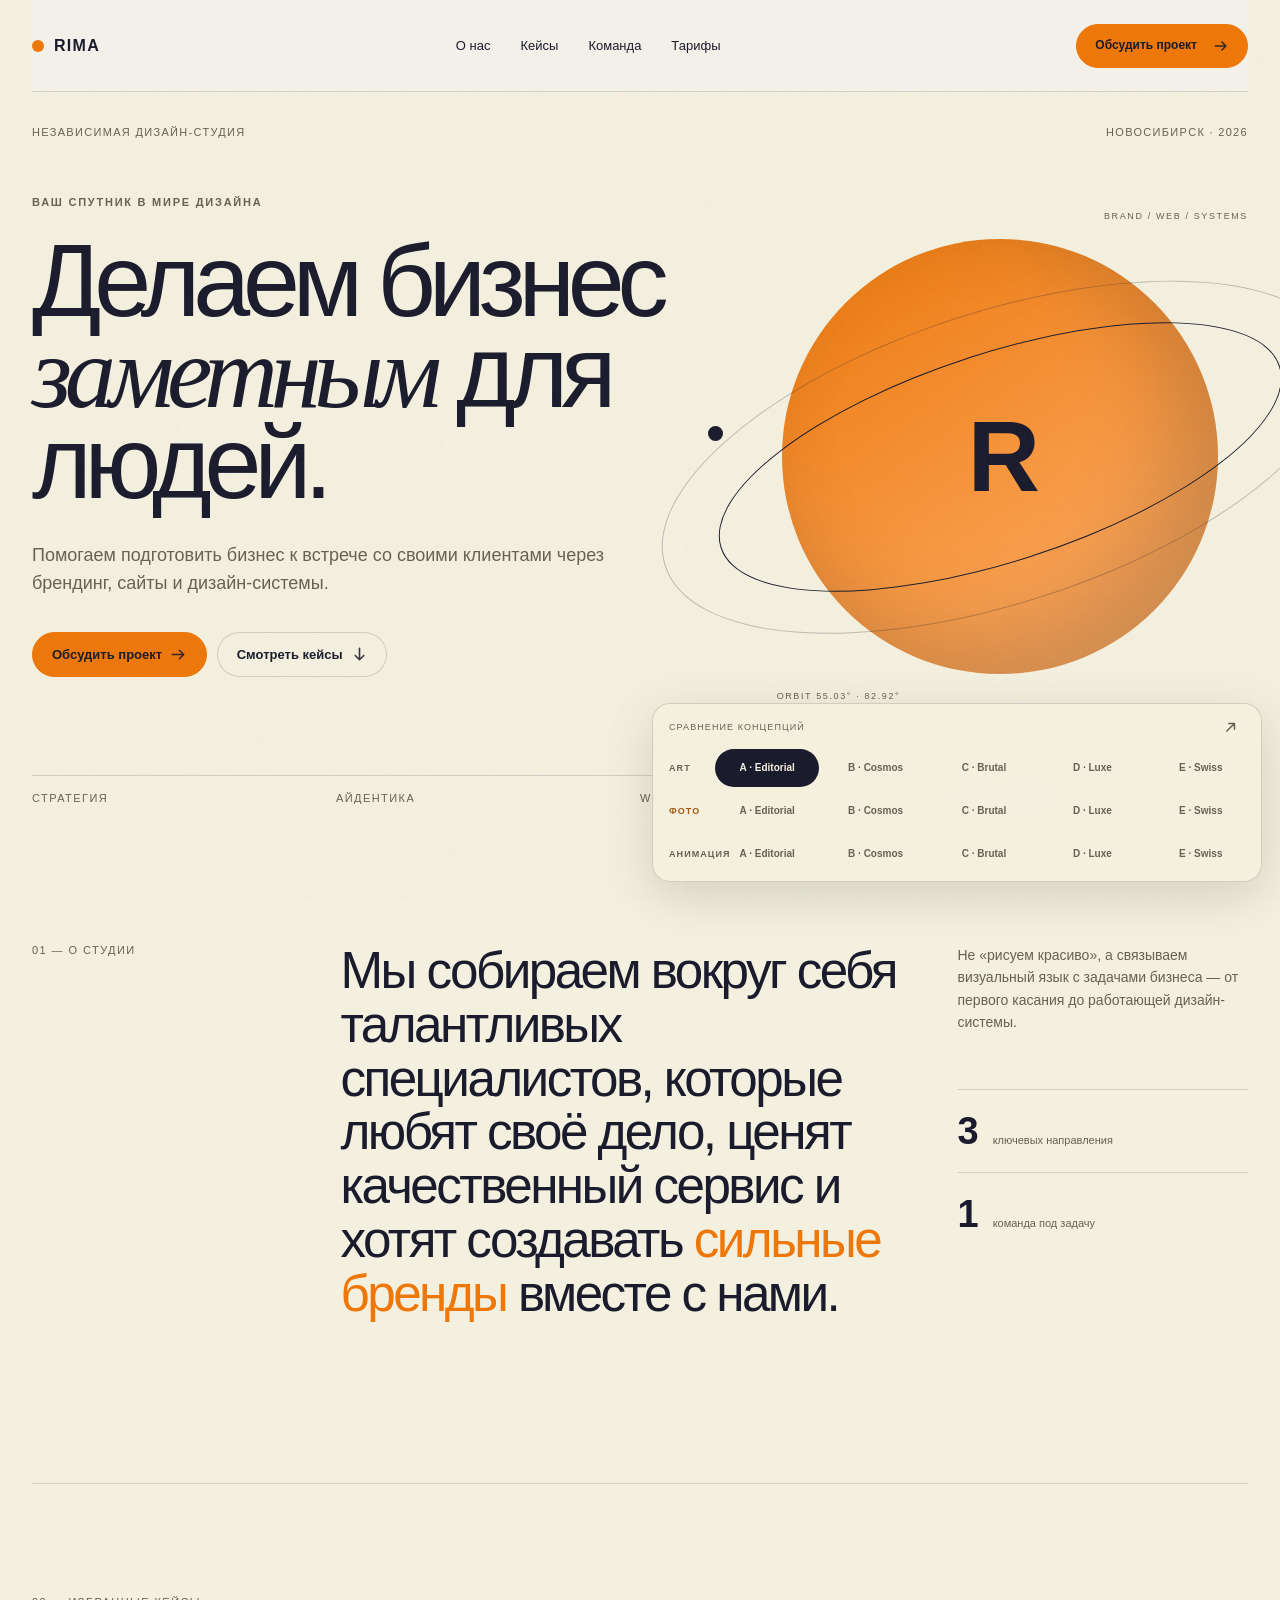
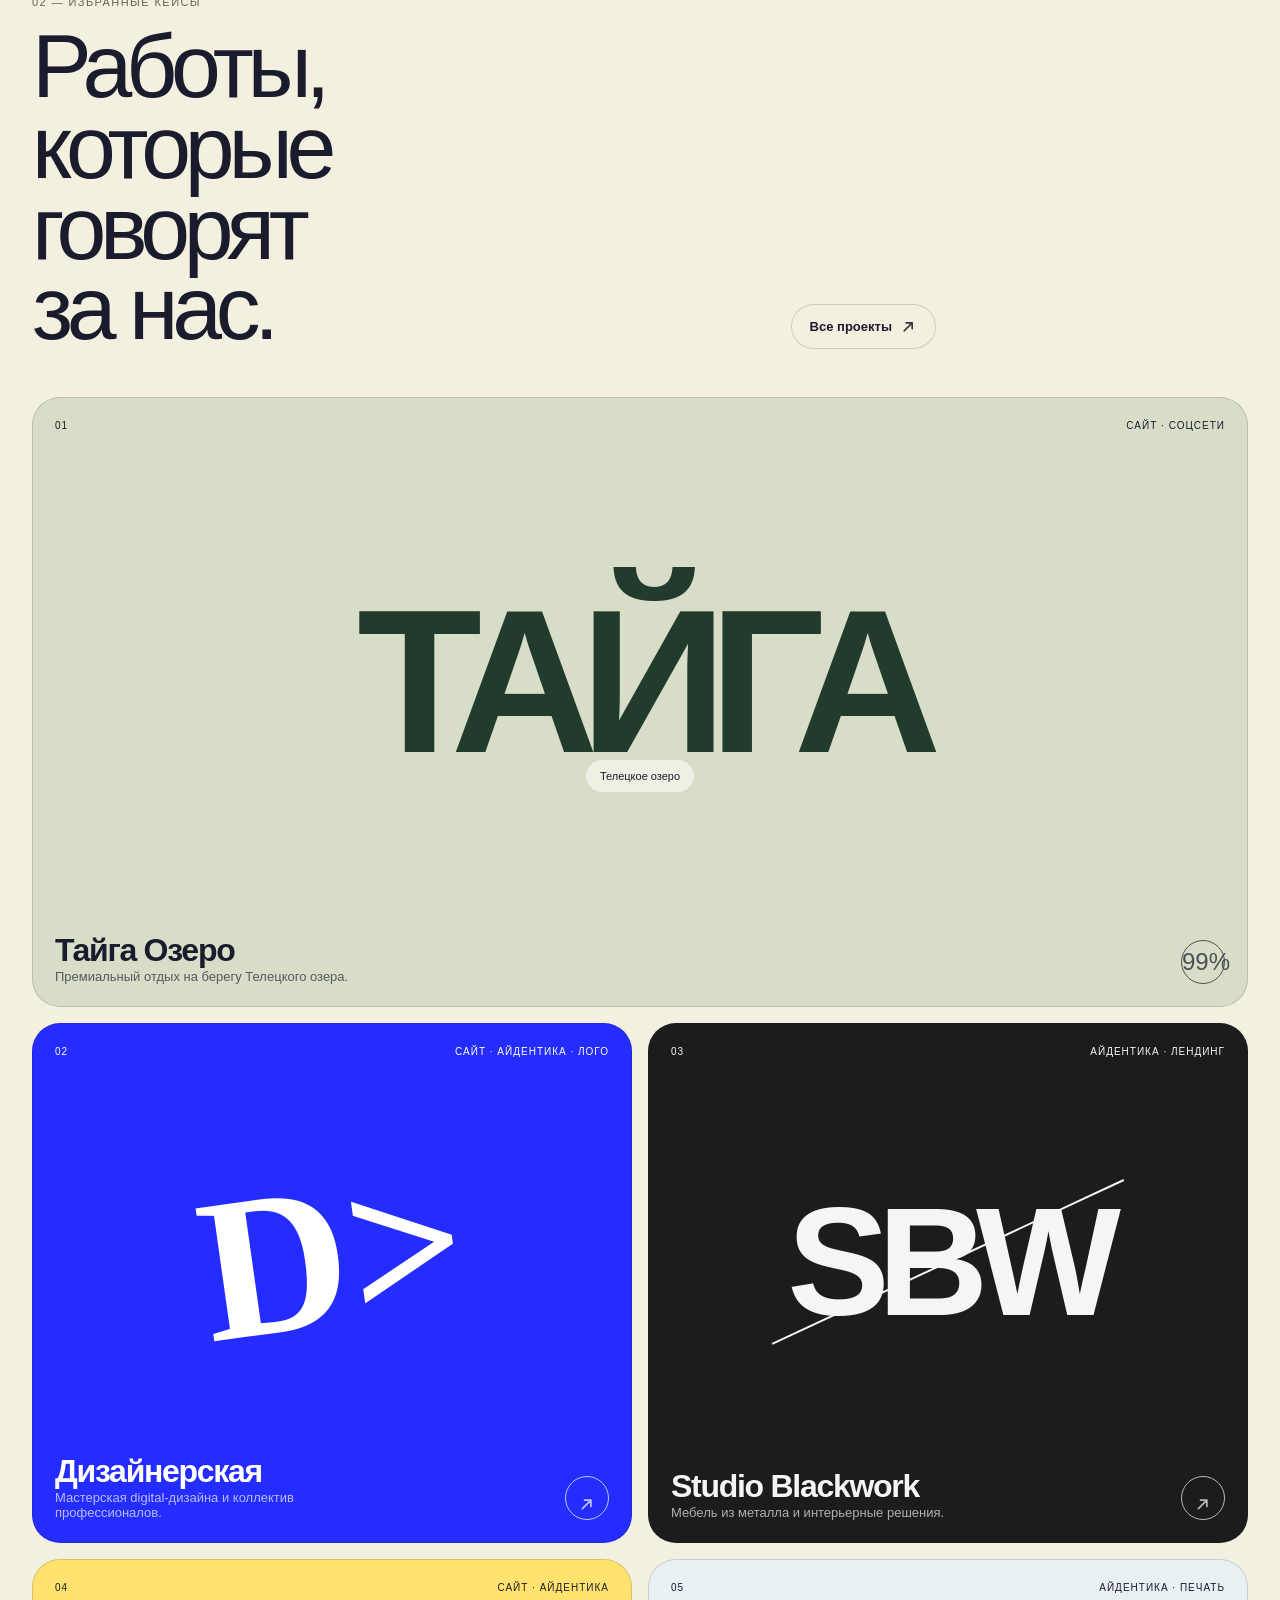
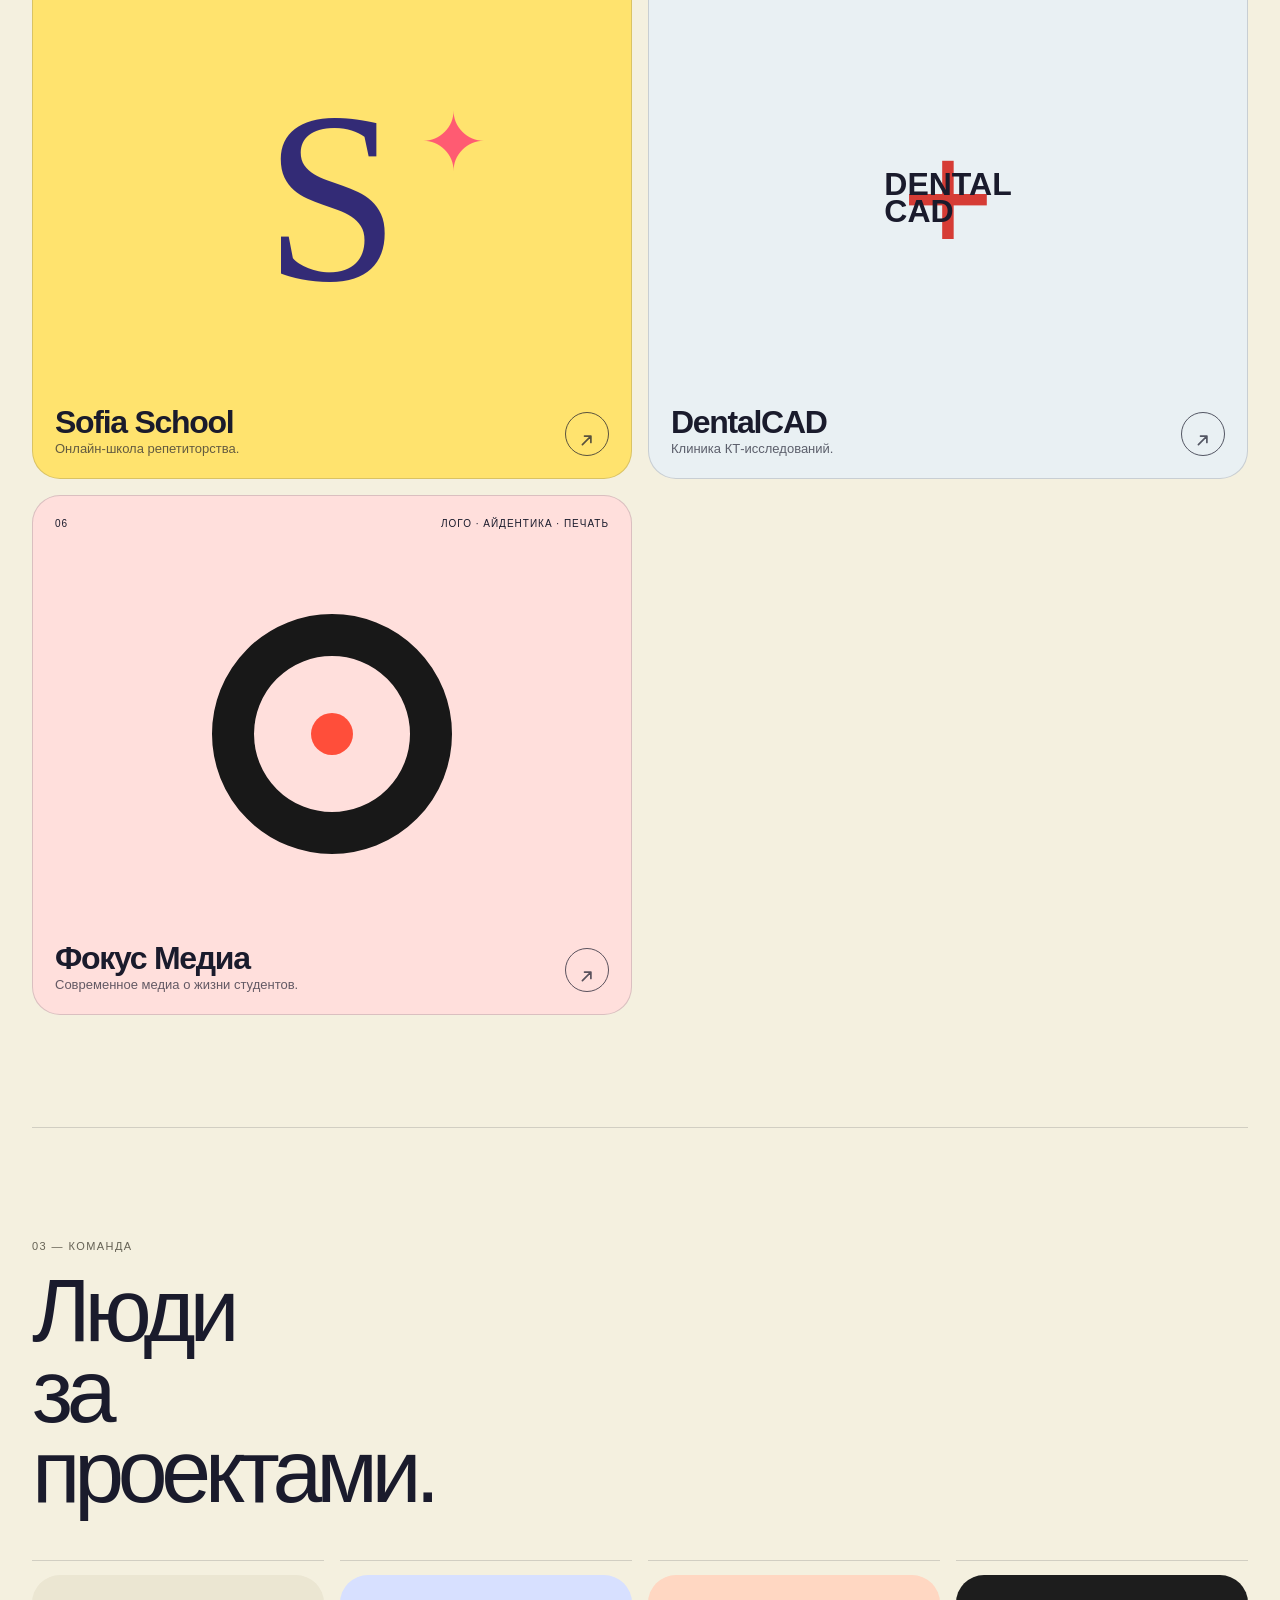
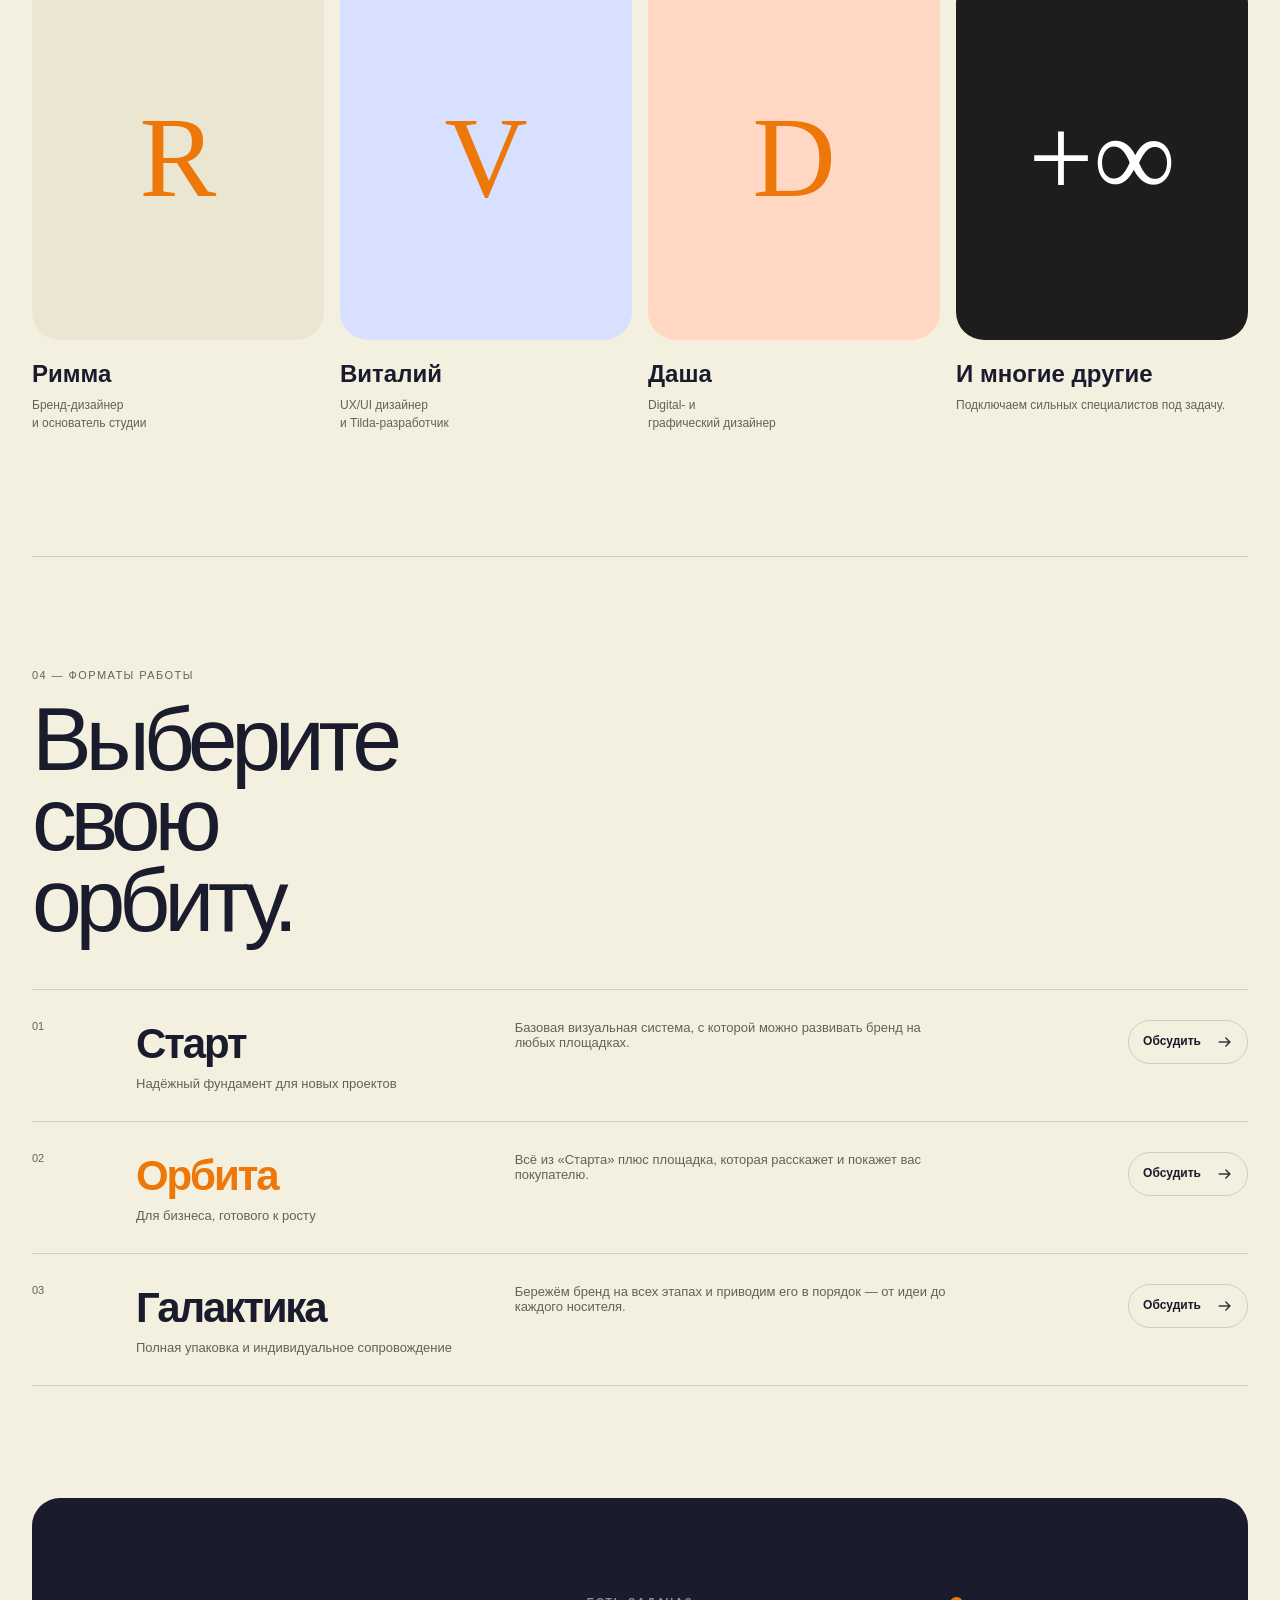
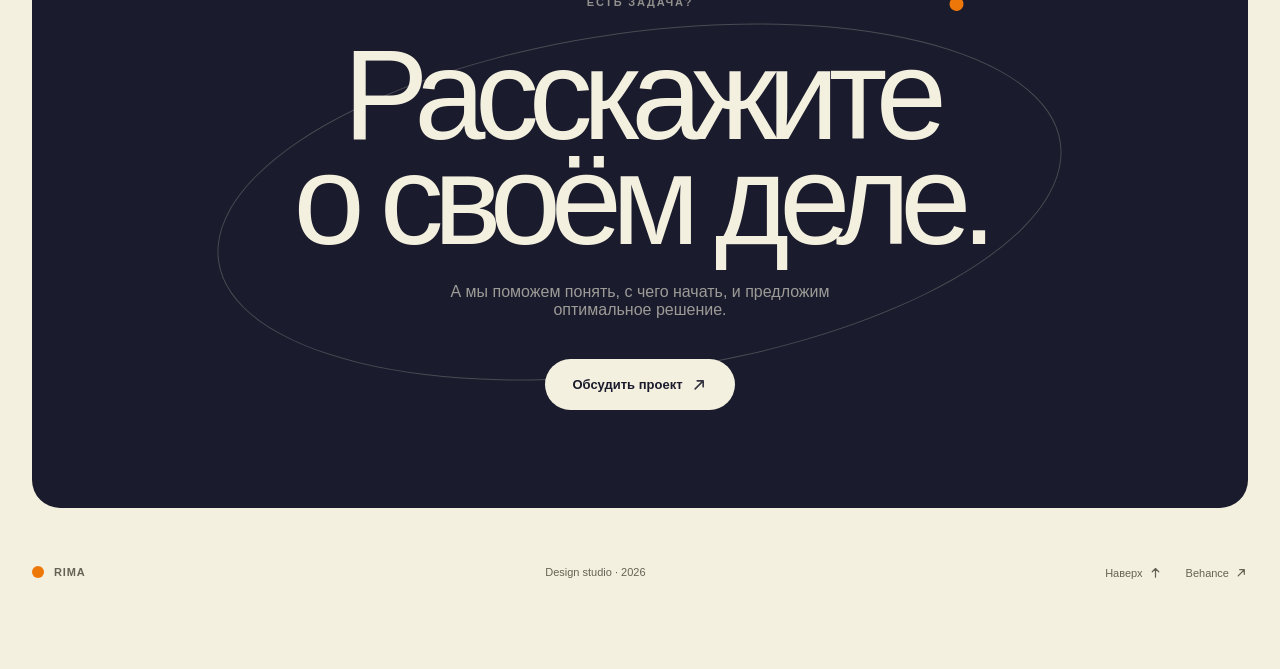
==== commit e38958d7: "feat: add five motion design concepts Add a third ANIMATION row with five concept-specific motion la" ====
--- a/index.html
+++ b/index.html
@@ -14,8 +14,9 @@
   <link rel="stylesheet" href="extra-concepts.css" />
   <link rel="stylesheet" href="ux.css" />
   <link rel="stylesheet" href="polish.css" />
+  <link rel="stylesheet" href="motion.css" />
 </head>
-<body data-concept="editorial" data-media="abstract" data-variant="editorial">
+<body data-concept="editorial" data-media="abstract" data-motion="off" data-variant="editorial">
   <a class="skip-link" href="#main">К содержимому</a>
 
   <div class="concept-switcher" aria-label="Выбор дизайн-концепции">
@@ -38,6 +39,14 @@
       <button type="button" data-set-concept="brutal-photo">C · Brutal</button>
       <button type="button" data-set-concept="luxe-photo">D · Luxe</button>
       <button type="button" data-set-concept="swiss-photo">E · Swiss</button>
+    </div>
+    <div class="concept-row concept-row-motion" aria-label="Анимированные версии с изображениями и индивидуальной motion-системой">
+      <span class="concept-label">АНИМАЦИЯ</span>
+      <button type="button" data-set-concept="editorial-motion">A · Editorial</button>
+      <button type="button" data-set-concept="cosmos-motion">B · Cosmos</button>
+      <button type="button" data-set-concept="brutal-motion">C · Brutal</button>
+      <button type="button" data-set-concept="luxe-motion">D · Luxe</button>
+      <button type="button" data-set-concept="swiss-motion">E · Swiss</button>
     </div>
   </div>
   <div class="toast" role="status" aria-live="polite">Ссылка на концепт скопирована</div>
@@ -174,5 +183,6 @@
 
   <footer class="shell footer"><div class="brand"><span class="brand-dot"></span><span>RIMA</span></div><div>Design studio · 2026</div><div class="footer-links"><a href="#top">Наверх ↑</a><a href="https://www.behance.net/sputnikagency" target="_blank" rel="noreferrer">Behance ↗</a></div></footer>
   <script src="app.js"></script>
+  <script src="motion.js"></script>
 </body>
-</html>+</html>
--- a/ux.css
+++ b/ux.css
@@ -70,3 +70,93 @@
   .concept-switcher{bottom:10px}
 }
 @media(prefers-reduced-motion:reduce){.header-cta,.primary-btn,.secondary-btn,.projects-btn,.nav-cta,.plan a,.contact-btn,.case-arrow{transition:none!important}}
+
+/* Vector arrows — never render platform emoji glyphs. */
+:root{
+  --ui-arrow-mask:url("data:image/svg+xml,%3Csvg xmlns='http://www.w3.org/2000/svg' viewBox='0 0 18 18'%3E%3Cpath d='M2.5 9h12M10 4.5 14.5 9 10 13.5' fill='none' stroke='black' stroke-width='1.7' stroke-linecap='round' stroke-linejoin='round'/%3E%3C/svg%3E");
+}
+.primary-btn>span,.secondary-btn>span,.projects-btn>span,.contact-btn>span{
+  display:inline-block;width:17px;height:17px;flex:0 0 17px;font-size:0!important;line-height:0;
+  background:currentColor;-webkit-mask:var(--ui-arrow-mask) center/contain no-repeat;mask:var(--ui-arrow-mask) center/contain no-repeat;
+  transition:transform .2s ease,filter .2s ease;
+}
+.secondary-btn>span{transform:rotate(90deg)}
+.projects-btn>span,.contact-btn>span{transform:rotate(-45deg)}
+.primary-btn:hover>span,.projects-btn:hover>span,.contact-btn:hover>span{transform:translateX(2px)}
+.projects-btn:hover>span,.contact-btn:hover>span{transform:translate(2px,-2px) rotate(-45deg)}
+.secondary-btn:hover>span{transform:translateY(2px) rotate(90deg)}
+
+/* These controls had arrows as text nodes; replace the whole visible label while keeping original accessible text in DOM. */
+.header-cta,.nav-cta,.plan a{font-size:0!important}
+.header-cta::before,.nav-cta::before{content:'Обсудить проект';font-size:12px;line-height:1.1}
+.plan a::before{content:'Обсудить';font-size:12px;line-height:1.1}
+.header-cta::after,.nav-cta::after,.plan a::after{
+  content:'';display:inline-block;width:16px;height:16px;flex:0 0 16px;background:currentColor;
+  -webkit-mask:var(--ui-arrow-mask) center/contain no-repeat;mask:var(--ui-arrow-mask) center/contain no-repeat;
+  transition:transform .2s ease,filter .2s ease;
+}
+.header-cta:hover::after,.nav-cta:hover::after,.plan a:hover::after{transform:translateX(2px)}
+
+.share-concept{font-size:0!important;position:relative}
+.share-concept::before{
+  content:'';display:block;width:16px;height:16px;background:currentColor;
+  -webkit-mask:var(--ui-arrow-mask) center/contain no-repeat;mask:var(--ui-arrow-mask) center/contain no-repeat;transform:rotate(-45deg);
+}
+.case[href] .case-arrow{font-size:0!important}
+.case[href] .case-arrow::after{
+  content:'';display:block;width:18px;height:18px;background:currentColor;
+  -webkit-mask:var(--ui-arrow-mask) center/contain no-repeat;mask:var(--ui-arrow-mask) center/contain no-repeat;transform:rotate(-45deg);
+}
+.footer-links a{font-size:0}
+.footer-links a::before{font-size:11px;line-height:1}
+.footer-links a[href='#top']::before{content:'Наверх'}
+.footer-links a[href='#top']::after,.footer-links a[target]::after{
+  content:'';display:inline-block;width:13px;height:13px;margin-left:6px;vertical-align:-2px;background:currentColor;
+  -webkit-mask:var(--ui-arrow-mask) center/contain no-repeat;mask:var(--ui-arrow-mask) center/contain no-repeat;
+}
+.footer-links a[href='#top']::after{transform:rotate(-90deg)}
+.footer-links a[target]::before{content:'Behance'}
+.footer-links a[target]::after{transform:rotate(-45deg)}
+
+/* Arrow character changes with the five visual languages without changing interaction semantics. */
+body[data-concept='editorial'] :is(.primary-btn,.secondary-btn,.projects-btn,.contact-btn,.header-cta,.nav-cta,.plan a) :is(span),
+body[data-concept='editorial'] :is(.header-cta,.nav-cta,.plan a)::after{opacity:.88}
+body[data-concept='cosmos'] :is(.primary-btn>span,.secondary-btn>span,.projects-btn>span,.contact-btn>span,.header-cta::after,.nav-cta::after,.plan a::after,.case[href] .case-arrow::after,.share-concept::before){filter:drop-shadow(0 0 5px color-mix(in srgb,var(--accent) 65%,transparent))}
+body[data-concept='brutal'] :is(.primary-btn>span,.secondary-btn>span,.projects-btn>span,.contact-btn>span,.header-cta::after,.nav-cta::after,.plan a::after,.case[href] .case-arrow::after){width:19px;height:19px}
+body[data-concept='luxe'] :is(.primary-btn>span,.secondary-btn>span,.projects-btn>span,.contact-btn>span,.header-cta::after,.nav-cta::after,.plan a::after,.case[href] .case-arrow::after){width:18px;height:18px;opacity:.8}
+body[data-concept='swiss'] :is(.primary-btn>span,.secondary-btn>span,.projects-btn>span,.contact-btn>span,.header-cta::after,.nav-cta::after,.plan a::after,.case[href] .case-arrow::after){width:15px;height:15px}
+
+/* Mobile concept chooser: hard-contained two-row grid, no horizontal scrolling or off-screen controls. */
+@media(max-width:900px){
+  body{padding-bottom:174px!important}
+  .concept-switcher{
+    left:8px!important;right:8px!important;bottom:max(8px,env(safe-area-inset-bottom))!important;
+    width:auto!important;max-width:calc(100vw - 16px)!important;min-width:0!important;
+    overflow:hidden!important;overflow-x:hidden!important;padding:7px!important;gap:5px!important;
+    box-sizing:border-box!important;
+    transform:none!important;justify-content:stretch!important;grid-template-columns:minmax(0,1fr)!important;
+  }
+  .concept-switcher-head{min-width:0!important;padding:0 4px 1px 6px!important;justify-self:stretch!important;width:auto!important}
+  .concept-row{
+    display:grid!important;grid-template-columns:repeat(5,minmax(0,1fr))!important;
+    gap:4px!important;min-width:0!important;width:auto!important;overflow:visible!important;padding:0!important;
+    justify-self:stretch!important;
+  }
+  .concept-row .concept-label{
+    grid-column:1/-1!important;display:block!important;min-width:0!important;padding:2px 4px 0!important;
+    font-size:8px!important;line-height:1!important;
+  }
+  .concept-switcher .concept-row button{
+    min-width:0!important;width:100%!important;max-width:100%!important;flex:none!important;
+    min-height:34px!important;padding:7px 2px!important;font-size:clamp(7.4px,2.15vw,9px)!important;
+    letter-spacing:-.01em!important;overflow:hidden!important;text-overflow:clip!important;white-space:nowrap!important;
+  }
+  .concept-switcher .share-concept{min-width:34px!important;width:34px!important;height:30px!important;padding:6px!important}
+}
+@media(max-width:380px){
+  body{padding-bottom:170px!important}
+  .concept-switcher{left:6px!important;right:6px!important;max-width:calc(100vw - 12px)!important;padding:6px!important;transform:none!important}
+  .concept-row{gap:3px!important}
+  .concept-switcher .concept-row button{font-size:7.2px!important;padding-inline:1px!important}
+}
+@media(prefers-reduced-motion:reduce){.primary-btn>span,.secondary-btn>span,.projects-btn>span,.contact-btn>span,.header-cta::after,.nav-cta::after,.plan a::after{transition:none!important}}
--- a/polish.css
+++ b/polish.css
@@ -42,7 +42,7 @@
 /* Never make important content depend on IntersectionObserver/JS to be visible. */
 .reveal,.reveal.in-view{opacity:1!important;transform:none!important}
 
-/* Two-level chooser: first row = pure art direction, second row = official imagery. */
+/* Two-level chooser: first row = pure art direction, second row = photo/content direction. */
 .concept-switcher{
   right:18px;left:auto;bottom:18px;
   width:min(610px,calc(100vw - 36px));max-width:none;
@@ -59,56 +59,115 @@
 .concept-switcher .concept-row button{min-height:38px;padding:10px 8px;font-size:10px;white-space:nowrap}
 .concept-switcher .concept-row-photo button.is-active{box-shadow:inset 0 0 0 2px var(--accent)}
 
-/* Official image layer is opt-in and hydrated by app.js only for *-photo variants. */
-.official-media{display:none!important}
+/* Photo mode: real people/case assets + generated modules for hero, TAIGA, tariffs and final agency mark. */
+.official-media,.photo-generated{display:none!important}
 body[data-media='official'] .official-media{display:block!important}
-body[data-media='official'] .hero-art{isolation:isolate}
-body[data-media='official'] .hero-art .planet{display:none}
-.official-hero-img{
-  position:absolute;inset:7% 0 7%;width:100%;height:86%;object-fit:cover;
-  border:1px solid var(--line);border-radius:calc(var(--radius) + 4px);
-  box-shadow:0 28px 80px rgba(0,0,0,.16);z-index:2;
-}
-body[data-concept='brutal'][data-media='official'] .official-hero-img{border:3px solid #111;box-shadow:12px 12px 0 #111;border-radius:0}
-body[data-concept='swiss'][data-media='official'] .official-hero-img{border:2px solid #101010;border-radius:0;box-shadow:none}
-body[data-concept='cosmos'][data-media='official'] .official-hero-img{box-shadow:0 24px 90px rgba(117,87,255,.24)}
-
-body[data-media='official'] .case-visual>:not(.official-media){display:none}
+body[data-media='official'] .photo-generated{display:block!important}
+body[data-media='official'] .brand-dot{box-shadow:0 0 0 4px color-mix(in srgb,var(--brand-orange) 18%,transparent)}
+body[data-media='official'] .section-index::after{content:' · ФОТО / DESIGN';color:color-mix(in srgb,var(--brand-orange) 70%,var(--fg));font-size:.78em}
+
+/* Hero always keeps the native orbit artwork — no imported source image here. */
+body[data-media='official'] .hero-art .planet{display:grid}
+body[data-media='official'] .hero-art::after{content:'NATIVE ORBIT / 01';position:absolute;right:0;bottom:42px;font:700 8px/1 var(--font);letter-spacing:.16em;color:var(--muted)}
+body[data-concept='cosmos'][data-media='official'] .planet{box-shadow:0 0 150px rgba(117,87,255,.5),inset -30px -30px 70px rgba(0,0,0,.7)}
+body[data-concept='brutal'][data-media='official'] .planet{box-shadow:18px 18px 0 #111}
+
+/* Keep official imagery for the five completed cases, but TAIGA becomes an intentional 99% loading state. */
+body[data-media='official'] .case:not(.theme-lake) .case-visual>:not(.official-media){display:none}
 .official-case-art{width:100%;height:100%;object-fit:contain;object-position:center;border-radius:calc(var(--radius) * .55)}
 body[data-concept='brutal'][data-media='official'] .official-case-art,
 body[data-concept='swiss'][data-media='official'] .official-case-art{border-radius:0}
-body[data-media='official'] .case-visual{padding:28px 16px}
-body[data-media='official'] .theme-lake .case-visual{padding:0}
-body[data-media='official'] .theme-lake .case-visual::before{
-  content:'TAIGA / CASE 01';display:grid;place-items:center;width:min(72%,520px);aspect-ratio:2.1;
-  border:1px solid currentColor;font:700 clamp(28px,5vw,74px)/.9 var(--display);letter-spacing:-.05em;
-}
-
+body[data-media='official'] .case:not(.theme-lake) .case-visual{padding:28px 16px}
+body[data-media='official'] .theme-lake .visual-word,
+body[data-media='official'] .theme-lake .visual-sub{display:none}
+body[data-media='official'] .theme-lake .case-visual{padding:30px}
+.taiga-progress{position:relative;width:min(88%,850px);min-height:330px;border:1px solid currentColor;padding:28px;overflow:hidden;background:color-mix(in srgb,var(--panel) 72%,transparent)}
+.taiga-progress::before{content:'';position:absolute;inset:0;background:linear-gradient(90deg,transparent 49.7%,color-mix(in srgb,currentColor 10%,transparent) 50%,transparent 50.3%),linear-gradient(transparent 49.7%,color-mix(in srgb,currentColor 10%,transparent) 50%,transparent 50.3%);background-size:48px 48px;opacity:.35;pointer-events:none}
+.taiga-progress-head,.taiga-progress-meta{position:relative;z-index:2;display:flex;justify-content:space-between;gap:20px;font:700 9px/1 var(--font);letter-spacing:.15em;text-transform:uppercase}
+.taiga-progress-value{position:relative;z-index:2;display:flex;align-items:flex-start;justify-content:center;margin:18px 0 8px;line-height:.75}
+.taiga-progress-value strong{font:600 clamp(120px,19vw,260px)/.75 var(--display);letter-spacing:-.09em}
+.taiga-progress-value span{font:700 clamp(24px,3vw,48px)/1 var(--font);margin:8px 0 0 10px;color:var(--accent)}
+.taiga-progress-track{position:relative;z-index:2;height:12px;border:1px solid currentColor;margin:18px 0 20px;overflow:hidden}
+.taiga-progress-track i{display:block;width:99%;height:100%;background:var(--accent)}
+.taiga-progress-meta span:last-child{color:var(--accent)}
+body[data-concept='editorial'][data-media='official'] .taiga-progress{background:#f7f3df;color:#1a1b2c;box-shadow:18px 18px 0 rgba(26,27,44,.08)}
+body[data-concept='cosmos'][data-media='official'] .taiga-progress{background:radial-gradient(circle at 72% 30%,rgba(117,87,255,.28),transparent 42%),#101321;color:#f6f1df;border-color:rgba(246,241,223,.45);box-shadow:0 0 80px rgba(117,87,255,.18)}
+body[data-concept='cosmos'][data-media='official'] .taiga-progress-track i{box-shadow:0 0 24px rgba(117,87,255,.8)}
+body[data-concept='brutal'][data-media='official'] .taiga-progress{background:#fff;border:3px solid #111;box-shadow:14px 14px 0 #111;color:#111;padding:24px}
+body[data-concept='brutal'][data-media='official'] .taiga-progress-track{height:18px;border:3px solid #111}
+body[data-concept='luxe'][data-media='official'] .taiga-progress{background:#f1dfd1;border-color:#7e283e;color:#281817;border-radius:48% 52% 42% 58%/10% 12% 88% 90%;padding:40px 46px}
+body[data-concept='luxe'][data-media='official'] .taiga-progress-value strong{font-family:Georgia,serif;font-weight:400}
+body[data-concept='swiss'][data-media='official'] .taiga-progress{background:#fff;border:2px solid #101010;color:#101010;box-shadow:none}
+body[data-concept='swiss'][data-media='official'] .taiga-progress::before{background-size:36px 36px}
+
+/* Team photos remain the place where real portrait photography does the work. */
 body[data-media='official'] .portrait>span{display:none}
 .official-person{width:100%;height:100%;object-fit:contain;object-position:center bottom;filter:drop-shadow(0 18px 18px rgba(0,0,0,.12))}
 body[data-media='official'] .portrait{background:linear-gradient(145deg,var(--panel),color-mix(in srgb,var(--accent) 13%,var(--panel)))}
 body[data-concept='cosmos'][data-media='official'] .portrait{background:linear-gradient(145deg,#181c2b,#30284b)}
 body[data-concept='brutal'][data-media='official'] .portrait{background:#fff8c2}
 
-/* Tariff source images are portrait editorial cards, not tiny icons: keep them legible. */
-body[data-media='official'] .plan{grid-template-columns:70px minmax(170px,1.05fr) minmax(240px,1.55fr) 156px 118px;align-items:center;gap:20px}
-.plan-media{width:144px;height:180px;object-fit:cover;object-position:center;justify-self:end;border:1px solid var(--line);border-radius:14px;background:var(--panel);box-shadow:0 12px 28px rgba(0,0,0,.08)}
-body[data-concept='brutal'][data-media='official'] .plan-media,
-body[data-concept='swiss'][data-media='official'] .plan-media{border-radius:0;border-width:2px;box-shadow:none}
+/* Tariffs: source-card information is preserved as live HTML, but each concept renders its own visual system. */
+body[data-media='official'] .plan{grid-template-columns:70px minmax(160px,.8fr) minmax(230px,1fr) minmax(320px,1.35fr) 118px;align-items:center;gap:20px}
 body[data-media='official'] .plan a{justify-self:end}
-
-.contact-brand{position:relative;z-index:2;width:min(310px,62%);height:auto;margin:0 auto 20px;border-radius:14px;border:1px solid color-mix(in srgb,var(--bg) 22%,transparent)}
-body[data-concept='brutal'][data-media='official'] .contact-brand,
-body[data-concept='swiss'][data-media='official'] .contact-brand{border-radius:0}
-
-/* Photo mode gets a small brand-orange cue without flattening each theme. */
-body[data-media='official'] .brand-dot{box-shadow:0 0 0 4px color-mix(in srgb,var(--brand-orange) 18%,transparent)}
-body[data-media='official'] .section-index::after{content:' · OFFICIAL IMAGES';color:color-mix(in srgb,var(--brand-orange) 70%,var(--fg));font-size:.78em}
-
-@media(max-width:1100px){
-  :root{--section-space:96px}
-  body[data-media='official'] .plan{grid-template-columns:60px 1.15fr 1.7fr 132px;gap:16px}
-  body[data-media='official'] .plan-media{grid-column:4;width:120px;height:150px}
+.plan-visual{position:relative;min-height:220px;border:1px solid var(--line);padding:20px 22px;overflow:hidden;background:var(--panel);isolation:isolate}
+.plan-visual-head{position:relative;z-index:2;display:flex;align-items:flex-start;justify-content:space-between;gap:16px;margin-bottom:18px}
+.plan-visual-head span{font:700 9px/1 var(--font);letter-spacing:.14em;color:var(--muted)}
+.plan-visual-head strong{font:600 24px/.9 var(--display);letter-spacing:-.05em;color:var(--accent)}
+.plan-visual ul{position:relative;z-index:2;display:grid;grid-template-columns:1fr 1fr;gap:9px 14px;list-style:none;padding:0;margin:0;font-size:11px;line-height:1.25}
+.plan-visual li{display:flex;align-items:flex-start;gap:7px}
+.plan-visual li::before{content:'•';color:var(--accent)}
+.plan-visual-orbit{position:absolute;right:-64px;bottom:-84px;width:220px;aspect-ratio:1;border:1px solid currentColor;border-radius:50%;opacity:.34;z-index:0}
+.plan-visual-orbit i{position:absolute;left:50%;top:50%;width:135%;height:42%;border:1px solid currentColor;border-radius:50%;transform:translate(-50%,-50%) rotate(-28deg)}
+.plan-visual-orbit i:nth-child(2){width:115%;height:65%;transform:translate(-50%,-50%) rotate(35deg)}
+.plan-visual-orbit b{position:absolute;left:7%;top:43%;width:12px;height:12px;border-radius:50%;background:var(--accent)}
+body[data-concept='editorial'][data-media='official'] .plan-visual{background:#f1edd2;color:#1a1b2c;border-radius:18px}
+body[data-concept='editorial'][data-media='official'] .plan-visual::after{content:'';position:absolute;right:18px;top:18px;width:8px;height:8px;border-radius:50%;background:#ed7709;box-shadow:0 0 0 7px rgba(237,119,9,.12)}
+body[data-concept='cosmos'][data-media='official'] .plan-visual{background:linear-gradient(145deg,#111521,#1b1530);border-color:rgba(246,241,223,.2);border-radius:18px;box-shadow:inset 0 0 45px rgba(117,87,255,.08)}
+body[data-concept='cosmos'][data-media='official'] .plan-visual-orbit{color:#8d7cff;opacity:.58;box-shadow:0 0 40px rgba(117,87,255,.24)}
+body[data-concept='brutal'][data-media='official'] .plan-visual{background:#fff;border:3px solid #111;box-shadow:8px 8px 0 #111;padding:17px 19px}
+body[data-concept='brutal'][data-media='official'] .plan-visual-head strong{text-transform:uppercase;color:#111;background:var(--accent);padding:5px 7px;border:2px solid #111}
+body[data-concept='brutal'][data-media='official'] .plan-visual ul{font-weight:700;text-transform:uppercase;font-size:10px}
+body[data-concept='luxe'][data-media='official'] .plan-visual{background:#efe0d2;border:1px solid rgba(126,40,62,.28);border-radius:90px 18px 90px 18px;padding:24px 30px}
+body[data-concept='luxe'][data-media='official'] .plan-visual-head strong{font-family:Georgia,serif;font-weight:400;color:#8d1836}
+body[data-concept='luxe'][data-media='official'] .plan-visual-orbit{color:#8d1836;opacity:.24}
+body[data-concept='swiss'][data-media='official'] .plan-visual{background:#fff;border:2px solid #101010;padding:18px 20px}
+body[data-concept='swiss'][data-media='official'] .plan-visual-head{border-bottom:2px solid #101010;padding-bottom:12px}
+body[data-concept='swiss'][data-media='official'] .plan-visual-head strong{text-transform:uppercase;color:#101010}
+body[data-concept='swiss'][data-media='official'] .plan-visual li::before{content:'→';color:#ed5a23}
+
+/* Final Sputnik signature is rebuilt natively and changes character with every concept. */
+.sputnik-signature{position:relative;z-index:2;width:min(760px,78%);margin:0 auto 30px;padding:22px 26px;grid-template-columns:120px 1fr;align-items:center;gap:22px;border:1px solid color-mix(in srgb,currentColor 30%,transparent);background:color-mix(in srgb,var(--bg) 8%,transparent);text-align:left}
+body[data-media='official'] .sputnik-signature{display:grid!important}
+.sputnik-symbol{position:relative;width:100px;height:100px;display:grid;place-items:center}
+.sputnik-symbol::after{content:'';width:13px;height:13px;border-radius:50%;background:var(--accent);position:absolute;left:44px;top:44px}
+.sputnik-symbol i{position:absolute;left:50%;top:50%;width:92px;height:3px;background:currentColor;transform-origin:center}
+.sputnik-symbol i:nth-child(1){transform:translate(-50%,-50%) rotate(0deg)}
+.sputnik-symbol i:nth-child(2){transform:translate(-50%,-50%) rotate(30deg);width:72px}
+.sputnik-symbol i:nth-child(3){transform:translate(-50%,-50%) rotate(63deg);width:102px}
+.sputnik-symbol i:nth-child(4){transform:translate(-50%,-50%) rotate(105deg);width:68px}
+.sputnik-symbol i:nth-child(5){transform:translate(-50%,-50%) rotate(142deg);width:88px}
+.sputnik-symbol i:nth-child(6){transform:translate(-50%,-50%) rotate(168deg);width:55px}
+.sputnik-word{display:flex;flex-direction:column;gap:2px}
+.sputnik-word strong{font:500 clamp(48px,6vw,88px)/.85 var(--display);letter-spacing:-.07em}
+.sputnik-word span{font-size:17px;letter-spacing:.01em;opacity:.72}
+.sputnik-meta{grid-column:1/-1;display:flex;justify-content:space-between;border-top:1px solid color-mix(in srgb,currentColor 30%,transparent);padding-top:11px;font:700 8px/1 var(--font);letter-spacing:.16em;opacity:.55}
+body[data-concept='editorial'][data-media='official'] .sputnik-signature{color:#f1edd2;background:#1a1b2c;border-color:#1a1b2c;border-radius:22px;box-shadow:0 20px 55px rgba(0,0,0,.12)}
+body[data-concept='editorial'][data-media='official'] .sputnik-word strong{font-family:Georgia,serif;font-weight:400}
+body[data-concept='cosmos'][data-media='official'] .sputnik-signature{background:radial-gradient(circle at 15% 10%,rgba(117,87,255,.35),transparent 32%),rgba(10,12,21,.8);border-color:rgba(246,241,223,.25);border-radius:18px;box-shadow:0 0 80px rgba(117,87,255,.15)}
+body[data-concept='cosmos'][data-media='official'] .sputnik-symbol{filter:drop-shadow(0 0 14px rgba(117,87,255,.65))}
+body[data-concept='brutal'][data-media='official'] .sputnik-signature{background:#fff;color:#111;border:4px solid #111;box-shadow:12px 12px 0 #111;padding:18px 22px}
+body[data-concept='brutal'][data-media='official'] .sputnik-word strong{text-transform:uppercase;-webkit-text-stroke:1px #111}
+body[data-concept='brutal'][data-media='official'] .sputnik-word span{font-weight:800;text-transform:uppercase}
+body[data-concept='luxe'][data-media='official'] .sputnik-signature{background:#ead8ca;color:#281817;border-color:#8d1836;border-radius:110px 18px 110px 18px;padding:28px 38px}
+body[data-concept='luxe'][data-media='official'] .sputnik-word strong{font-family:Georgia,serif;font-weight:400;color:#8d1836}
+body[data-concept='swiss'][data-media='official'] .sputnik-signature{background:#fff;color:#101010;border:2px solid #101010;padding:18px 20px}
+body[data-concept='swiss'][data-media='official'] .sputnik-word strong{text-transform:uppercase;font-family:Inter,sans-serif;font-weight:700;letter-spacing:-.08em}
+body[data-concept='swiss'][data-media='official'] .sputnik-word span{text-transform:uppercase;font-size:12px;font-weight:700;letter-spacing:.12em}
+body[data-concept='swiss'][data-media='official'] .sputnik-meta{border-top:2px solid #101010;opacity:1}
+
+@media(max-width:1180px){
+  body[data-media='official'] .plan{grid-template-columns:60px 1fr 1.3fr minmax(280px,1.2fr);gap:16px}
   body[data-media='official'] .plan a{grid-column:2/4;justify-self:start}
 }
 
@@ -124,11 +183,17 @@
   .concept-row::-webkit-scrollbar{display:none}
   .concept-row .concept-label{flex:0 0 46px;padding-left:6px}
   .concept-switcher .concept-row button{flex:0 0 auto!important;min-width:70px;padding-inline:10px}
-  .official-hero-img{position:relative;inset:auto;width:100%;height:auto;aspect-ratio:1140/535;margin-top:16px}
-  body[data-media='official'] .hero-art{min-height:0}
+  body[data-media='official'] .theme-lake .case-visual{padding:18px 0}
+  .taiga-progress{width:94%;min-height:270px;padding:22px}
+  .taiga-progress-value strong{font-size:clamp(110px,26vw,190px)}
   body[data-media='official'] .plan{grid-template-columns:52px 1fr;align-items:start;gap:10px 12px}
-  body[data-media='official'] .plan-media{grid-column:2;width:120px;height:150px;justify-self:start;margin-top:10px}
+  body[data-media='official'] .plan-desc{grid-column:2}
+  body[data-media='official'] .plan-visual{grid-column:2;min-height:210px;width:100%;margin-top:10px}
   body[data-media='official'] .plan a{grid-column:2;justify-self:start}
+  .sputnik-signature{width:min(680px,88%);grid-template-columns:90px 1fr;padding:18px 20px}
+  .sputnik-symbol{width:78px;height:78px}
+  .sputnik-symbol i{width:72px}
+  .sputnik-symbol::after{left:33px;top:33px}
 }
 
 @media(max-width:560px){
@@ -139,6 +204,21 @@
   .contact{min-height:540px}
   .concept-switcher .concept-row button{min-width:66px;font-size:9px}
   .concept-row .concept-label{flex-basis:42px}
-  body[data-media='official'] .case-visual{padding:14px 6px}
-  body[data-media='official'] .plan-media{width:112px;height:140px}
-}
+  body[data-media='official'] .case:not(.theme-lake) .case-visual{padding:14px 6px}
+  .taiga-progress{min-height:230px;padding:18px 16px}
+  .taiga-progress-value{margin:18px 0 12px}
+  .taiga-progress-value strong{font-size:34vw}
+  .taiga-progress-head,.taiga-progress-meta{font-size:7px}
+  .taiga-progress-track{height:9px;margin:10px 0 14px}
+  .plan-visual{padding:17px 16px;min-height:230px}
+  .plan-visual ul{grid-template-columns:1fr;font-size:10px;gap:6px}
+  body[data-concept='luxe'][data-media='official'] .plan-visual{padding:22px 24px;border-radius:56px 14px 56px 14px}
+  .sputnik-signature{width:calc(100% - 28px);grid-template-columns:1fr;text-align:center;justify-items:center;gap:8px;margin-bottom:24px;padding:16px}
+  .sputnik-symbol{width:70px;height:70px}
+  .sputnik-symbol i{width:62px;height:2px}
+  .sputnik-symbol::after{left:29px;top:29px;width:11px;height:11px}
+  .sputnik-word strong{font-size:13vw}
+  .sputnik-word span{font-size:12px}
+  .sputnik-meta{width:100%;font-size:6px}
+  body[data-concept='luxe'][data-media='official'] .sputnik-signature{padding:22px;border-radius:64px 14px 64px 14px}
+}
--- a/motion.css
+++ b/motion.css
@@ -0,0 +1,133 @@
+/* Motion layer — enabled only for the five *-motion variants. */
+:root{
+  --motion-ease-soft:cubic-bezier(.22,.78,.24,1);
+  --motion-ease-snap:cubic-bezier(.2,.9,.2,1);
+  --motion-ease-luxe:cubic-bezier(.16,1,.3,1);
+  --motion-distance:36px;
+}
+
+body[data-motion='on']{
+  --mx:0;
+  --my:0;
+  --scroll-progress:0;
+}
+
+body[data-motion='on'] .concept-row-motion .concept-label{color:var(--accent)}
+body[data-motion='on'] .concept-row-motion button.is-active{box-shadow:inset 0 0 0 2px var(--accent)}
+
+body.motion-enhanced[data-motion='on'] .motion-node{
+  opacity:0;
+  transform:translate3d(0,var(--motion-distance),0);
+  transition:opacity .72s var(--motion-ease-soft),transform .82s var(--motion-ease-soft),clip-path .82s var(--motion-ease-soft);
+  will-change:transform,opacity;
+}
+body.motion-enhanced[data-motion='on'] .motion-node.motion-in{opacity:1;transform:none}
+body.motion-enhanced[data-motion='on'] .motion-node:nth-child(2){transition-delay:.045s}
+body.motion-enhanced[data-motion='on'] .motion-node:nth-child(3){transition-delay:.09s}
+body.motion-enhanced[data-motion='on'] .motion-node:nth-child(4){transition-delay:.135s}
+
+body[data-motion='on'] .hero-copy .kicker{animation:motionFadeUp .7s both}
+body[data-motion='on'] .hero h1{animation:motionHeroIn 1s var(--motion-ease-soft) .06s both}
+body[data-motion='on'] .hero .lead{animation:motionFadeUp .82s var(--motion-ease-soft) .18s both}
+body[data-motion='on'] .hero-actions{animation:motionFadeUp .82s var(--motion-ease-soft) .28s both}
+body[data-motion='on'] .hero-art{animation:motionArtIn 1.1s var(--motion-ease-soft) .12s both}
+
+@keyframes motionFadeUp{from{opacity:0;transform:translate3d(0,24px,0)}to{opacity:1;transform:none}}
+@keyframes motionHeroIn{from{opacity:0;transform:translate3d(0,48px,0);clip-path:inset(0 0 100% 0)}to{opacity:1;transform:none;clip-path:inset(0)}}
+@keyframes motionArtIn{from{opacity:0;transform:scale(.92) rotate(-2deg)}to{opacity:1;transform:none}}
+
+body[data-motion='on'] .case,body[data-motion='on'] .portrait,body[data-motion='on'] .plan-visual{transform:translateZ(0);backface-visibility:hidden}
+body[data-motion='on'] .official-case-art,body[data-motion='on'] .official-person{transition:transform .75s var(--motion-ease-soft),filter .55s ease}
+body[data-motion='on'] .case[href]:hover .official-case-art{transform:scale(1.035)}
+body[data-motion='on'] .person:hover .official-person{transform:translateY(-5px) scale(1.018)}
+body[data-motion='on'] .plan-visual-orbit{animation:motionOrbitSlow 16s linear infinite;transform-origin:center}
+body[data-motion='on'] .taiga-progress-track i{position:relative;overflow:hidden}
+body[data-motion='on'] .taiga-progress-track i::after{content:'';position:absolute;inset:0;background:linear-gradient(90deg,transparent,rgba(255,255,255,.62),transparent);transform:translateX(-120%);animation:motionProgressScan 2.8s ease-in-out infinite}
+body[data-motion='on'] .contact-orbit{animation:motionOrbitFloat 11s ease-in-out infinite alternate}
+body[data-motion='on'] .sputnik-symbol{animation:motionSymbolFloat 7s ease-in-out infinite alternate}
+@keyframes motionOrbitSlow{to{transform:rotate(360deg)}}
+@keyframes motionProgressScan{55%,100%{transform:translateX(120%)}}
+@keyframes motionOrbitFloat{from{transform:rotate(-10deg) scale(.98)}to{transform:rotate(-5deg) scale(1.025)}}
+@keyframes motionSymbolFloat{from{transform:translate3d(0,-4px,0) rotate(-2deg)}to{transform:translate3d(0,5px,0) rotate(2deg)}}
+
+/* Editorial */
+body[data-concept='editorial'][data-motion='on']{--motion-distance:26px}
+body[data-concept='editorial'][data-motion='on'] .motion-node{clip-path:inset(0 0 8% 0 round 10px)}
+body[data-concept='editorial'][data-motion='on'] .motion-node.motion-in{clip-path:inset(0 round 0)}
+body[data-concept='editorial'][data-motion='on'] .planet{animation:editorialPlanet 9s ease-in-out infinite alternate}
+body[data-concept='editorial'][data-motion='on'] .ring-1{animation:editorialRing 14s linear infinite}
+body[data-concept='editorial'][data-motion='on'] .ring-2{animation:editorialRingReverse 20s linear infinite}
+body[data-concept='editorial'][data-motion='on'] .case[href]:hover{transform:translateY(-7px)}
+@keyframes editorialPlanet{from{transform:translate3d(0,-7px,0) rotate(-1deg)}to{transform:translate3d(0,8px,0) rotate(1deg)}}
+@keyframes editorialRing{to{transform:translate(-50%,-50%) rotate(342deg)}}
+@keyframes editorialRingReverse{to{transform:translate(-50%,-50%) rotate(-378deg)}}
+
+/* Cosmos */
+body[data-concept='cosmos'][data-motion='on'] .hero-art{transform:translate3d(calc(var(--mx) * 12px),calc(var(--my) * 9px),0);transition:transform .24s ease-out}
+body[data-concept='cosmos'][data-motion='on'] .planet{animation:cosmosPulse 6.5s ease-in-out infinite}
+body[data-concept='cosmos'][data-motion='on'] .ring-1{animation:cosmosOrbitA 8s linear infinite}
+body[data-concept='cosmos'][data-motion='on'] .ring-2{animation:cosmosOrbitB 13s linear infinite reverse}
+body[data-concept='cosmos'][data-motion='on'] .sat-1{animation:cosmosSatellite 4.8s ease-in-out infinite alternate}
+body[data-concept='cosmos'][data-motion='on'] .sat-2{animation:cosmosSatellite 6.2s ease-in-out infinite alternate-reverse}
+body[data-concept='cosmos'][data-motion='on'] .motion-node{transform:translate3d(0,52px,0) scale(.97);filter:blur(7px);transition:opacity .8s ease,transform 1s var(--motion-ease-soft),filter .8s ease}
+body[data-concept='cosmos'][data-motion='on'] .motion-node.motion-in{transform:none;filter:none}
+body[data-concept='cosmos'][data-motion='on'] .case[href]:hover{box-shadow:0 28px 90px rgba(117,87,255,.22),inset 0 0 0 1px rgba(255,255,255,.08)}
+@keyframes cosmosPulse{0%,100%{filter:saturate(1);box-shadow:0 0 120px rgba(117,87,255,.38),inset -30px -30px 70px rgba(0,0,0,.7)}50%{filter:saturate(1.18);box-shadow:0 0 165px rgba(117,87,255,.55),inset -30px -30px 70px rgba(0,0,0,.7)}}
+@keyframes cosmosOrbitA{to{transform:translate(-50%,-50%) rotate(342deg)}}
+@keyframes cosmosOrbitB{to{transform:translate(-50%,-50%) rotate(342deg)}}
+@keyframes cosmosSatellite{from{transform:translate3d(-8px,-4px,0) scale(.9)}to{transform:translate3d(10px,7px,0) scale(1.12)}}
+
+/* Brutal */
+body[data-concept='brutal'][data-motion='on']{--motion-distance:0px}
+body[data-concept='brutal'][data-motion='on'] .motion-node{opacity:0;transform:translate3d(-32px,22px,0) rotate(-1.4deg);transition:opacity .14s linear,transform .36s steps(4,end)}
+body[data-concept='brutal'][data-motion='on'] .motion-node.motion-in{opacity:1;transform:none}
+body[data-concept='brutal'][data-motion='on'] .hero h1{animation:brutalHero .5s steps(5,end) both}
+body[data-concept='brutal'][data-motion='on'] .planet{animation:brutalJolt 4.4s steps(2,end) infinite}
+body[data-concept='brutal'][data-motion='on'] .case[href]:hover{transform:translate(-6px,-6px) rotate(-.3deg)}
+body[data-concept='brutal'][data-motion='on'] .primary-btn:hover,body[data-concept='brutal'][data-motion='on'] .projects-btn:hover{transform:translate(4px,4px) rotate(.5deg)}
+@keyframes brutalHero{0%{opacity:0;transform:translate(-44px,18px) rotate(-1deg)}60%{opacity:1;transform:translate(8px,-4px) rotate(.4deg)}100%{transform:none}}
+@keyframes brutalJolt{0%,92%,100%{transform:rotate(4deg) translate(0,0)}94%{transform:rotate(3deg) translate(-4px,2px)}97%{transform:rotate(5deg) translate(4px,-2px)}}
+
+/* Luxe */
+body[data-concept='luxe'][data-motion='on']{--motion-distance:18px}
+body[data-concept='luxe'][data-motion='on'] .motion-node{clip-path:inset(0 0 22% 0 round 36px);transform:translate3d(0,28px,0) scale(.985);transition:opacity 1s ease,transform 1.2s var(--motion-ease-luxe),clip-path 1.2s var(--motion-ease-luxe)}
+body[data-concept='luxe'][data-motion='on'] .motion-node.motion-in{clip-path:inset(0 round 0);transform:none}
+body[data-concept='luxe'][data-motion='on'] .hero h1{animation:luxeHero 1.35s var(--motion-ease-luxe) both}
+body[data-concept='luxe'][data-motion='on'] .planet{animation:luxePlanet 12s ease-in-out infinite alternate}
+body[data-concept='luxe'][data-motion='on'] .case[href]:hover .official-case-art{transform:scale(1.055)}
+body[data-concept='luxe'][data-motion='on'] .portrait{overflow:hidden}
+@keyframes luxeHero{from{opacity:0;transform:translateY(34px) scale(.985);clip-path:inset(0 0 100% 0)}to{opacity:1;transform:none;clip-path:inset(0)}}
+@keyframes luxePlanet{from{transform:translate3d(0,-6px,0) scale(.98)}to{transform:translate3d(0,10px,0) scale(1.025)}}
+
+/* Swiss */
+body[data-concept='swiss'][data-motion='on']{--motion-distance:0px}
+body[data-concept='swiss'][data-motion='on'] .motion-node{opacity:0;transform:translate3d(-42px,0,0);clip-path:inset(0 100% 0 0);transition:opacity .22s linear,transform .6s cubic-bezier(.2,.8,.2,1),clip-path .65s cubic-bezier(.2,.8,.2,1)}
+body[data-concept='swiss'][data-motion='on'] .motion-node.motion-in{opacity:1;transform:none;clip-path:inset(0)}
+body[data-concept='swiss'][data-motion='on'] .hero h1{animation:swissHero .7s cubic-bezier(.2,.8,.2,1) both}
+body[data-concept='swiss'][data-motion='on'] .planet{animation:swissBlock 7s steps(4,end) infinite}
+body[data-concept='swiss'][data-motion='on'] .case[href]{transition:transform .22s linear,filter .22s linear}
+body[data-concept='swiss'][data-motion='on'] .case[href]:hover{transform:translate3d(7px,-7px,0)}
+body[data-concept='swiss'][data-motion='on'] .section-heading::after{content:'';display:block;grid-column:1/-1;height:2px;background:var(--accent);transform-origin:left;animation:swissLine .8s cubic-bezier(.2,.8,.2,1) both}
+@keyframes swissHero{from{opacity:0;transform:translateX(-52px);clip-path:inset(0 100% 0 0)}to{opacity:1;transform:none;clip-path:inset(0)}}
+@keyframes swissLine{from{transform:scaleX(0)}to{transform:scaleX(1)}}
+@keyframes swissBlock{0%,100%{transform:rotate(45deg) translate(0,0)}25%{transform:rotate(45deg) translate(3px,-3px)}50%{transform:rotate(45deg) translate(0,-6px)}75%{transform:rotate(45deg) translate(-3px,-3px)}}
+
+@media(max-width:900px){
+  body{padding-bottom:224px!important}
+  .concept-switcher{max-height:min(214px,calc(100dvh - 18px))}
+  .concept-row-motion{display:grid!important;grid-template-columns:repeat(5,minmax(0,1fr))!important;gap:4px!important;min-width:0!important;width:100%!important;overflow:visible!important}
+  .concept-row-motion .concept-label{grid-column:1/-1!important}
+}
+@media(max-width:380px){body{padding-bottom:218px!important}.concept-switcher .concept-label{font-size:7.4px!important}}
+@media(max-height:680px) and (max-width:900px){
+  .concept-switcher-head>span{display:none}
+  .concept-switcher{gap:3px!important;padding:5px!important}
+  .concept-row .concept-label{padding-top:0!important}
+  .concept-switcher .concept-row button{min-height:30px!important;padding-block:5px!important}
+  body{padding-bottom:198px!important}
+}
+
+@media(prefers-reduced-motion:reduce){
+  body.motion-enhanced[data-motion='on'] .motion-node,body.motion-enhanced[data-motion='on'] .motion-node.motion-in{opacity:1!important;transform:none!important;clip-path:none!important;filter:none!important;transition:none!important}
+  body[data-motion='on'] *,body[data-motion='on'] *::before,body[data-motion='on'] *::after{animation-duration:.001ms!important;animation-iteration-count:1!important;transition-duration:.001ms!important;scroll-behavior:auto!important}
+}
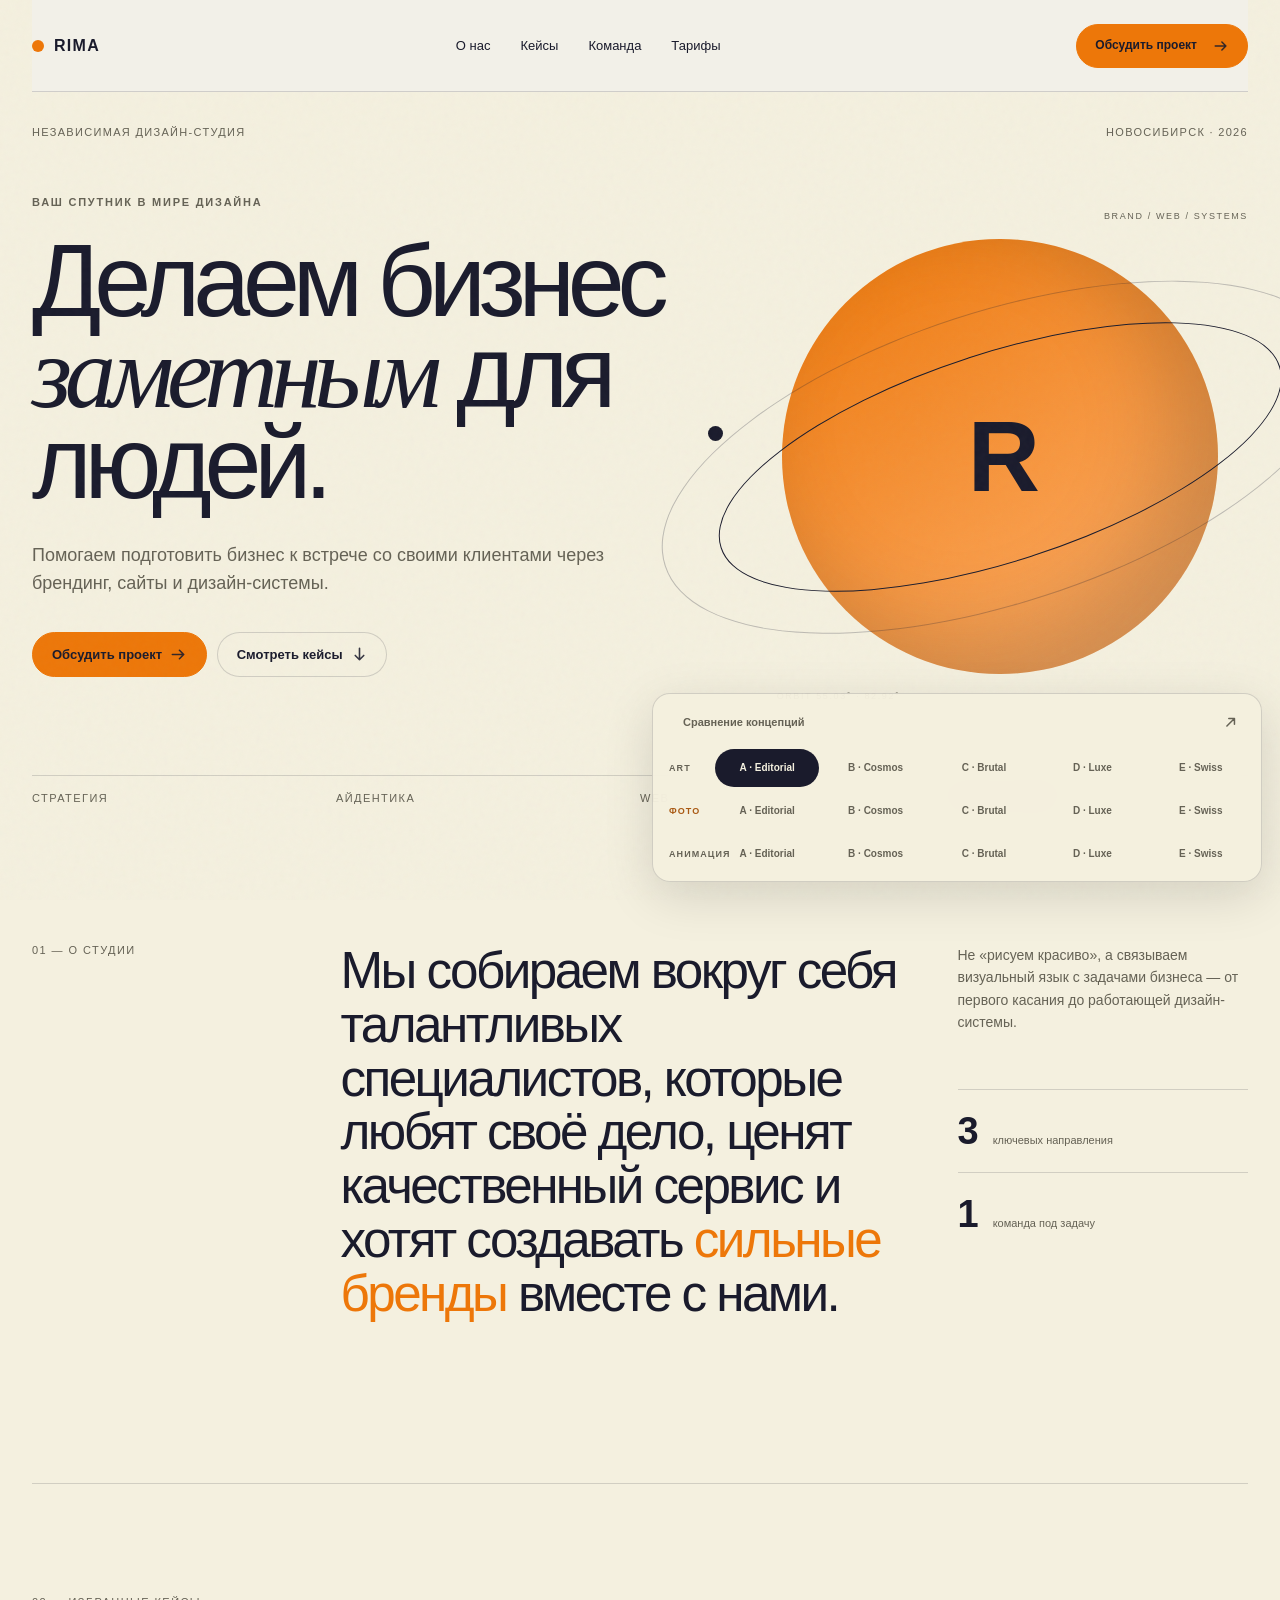
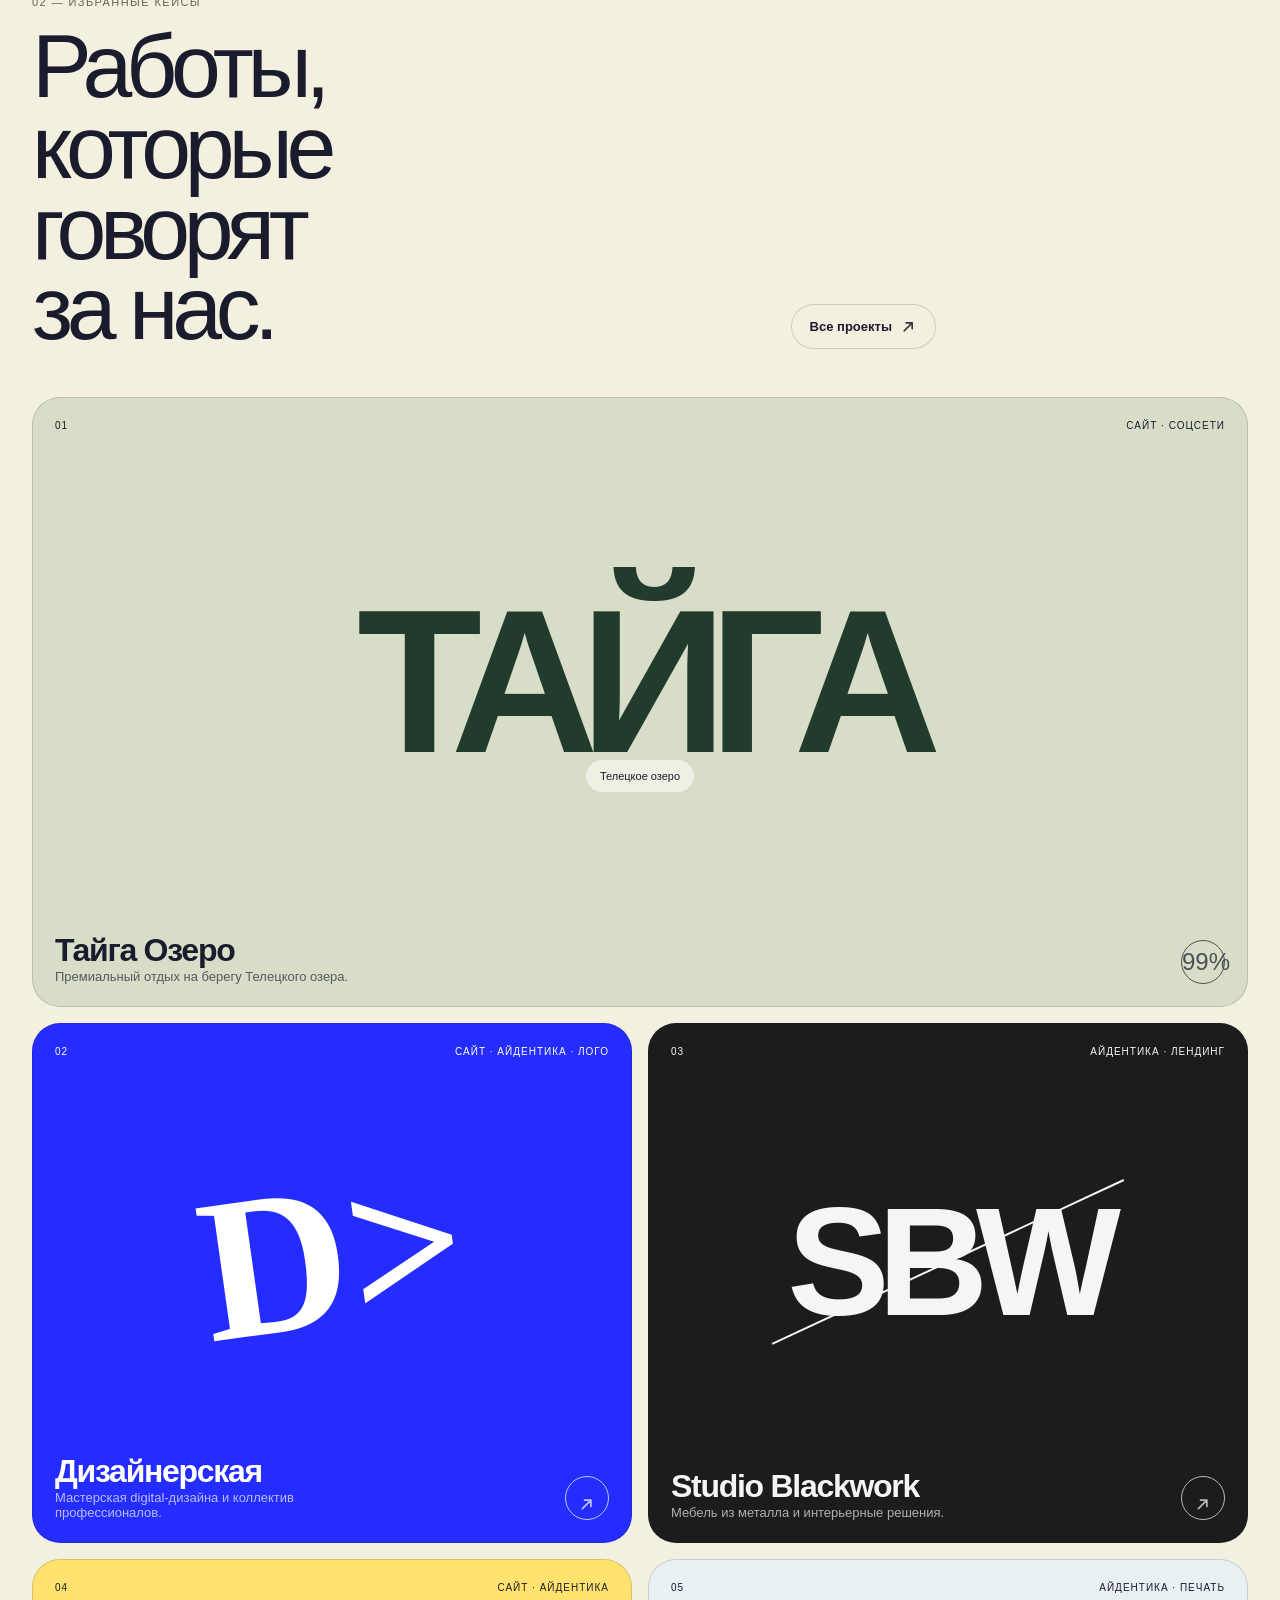
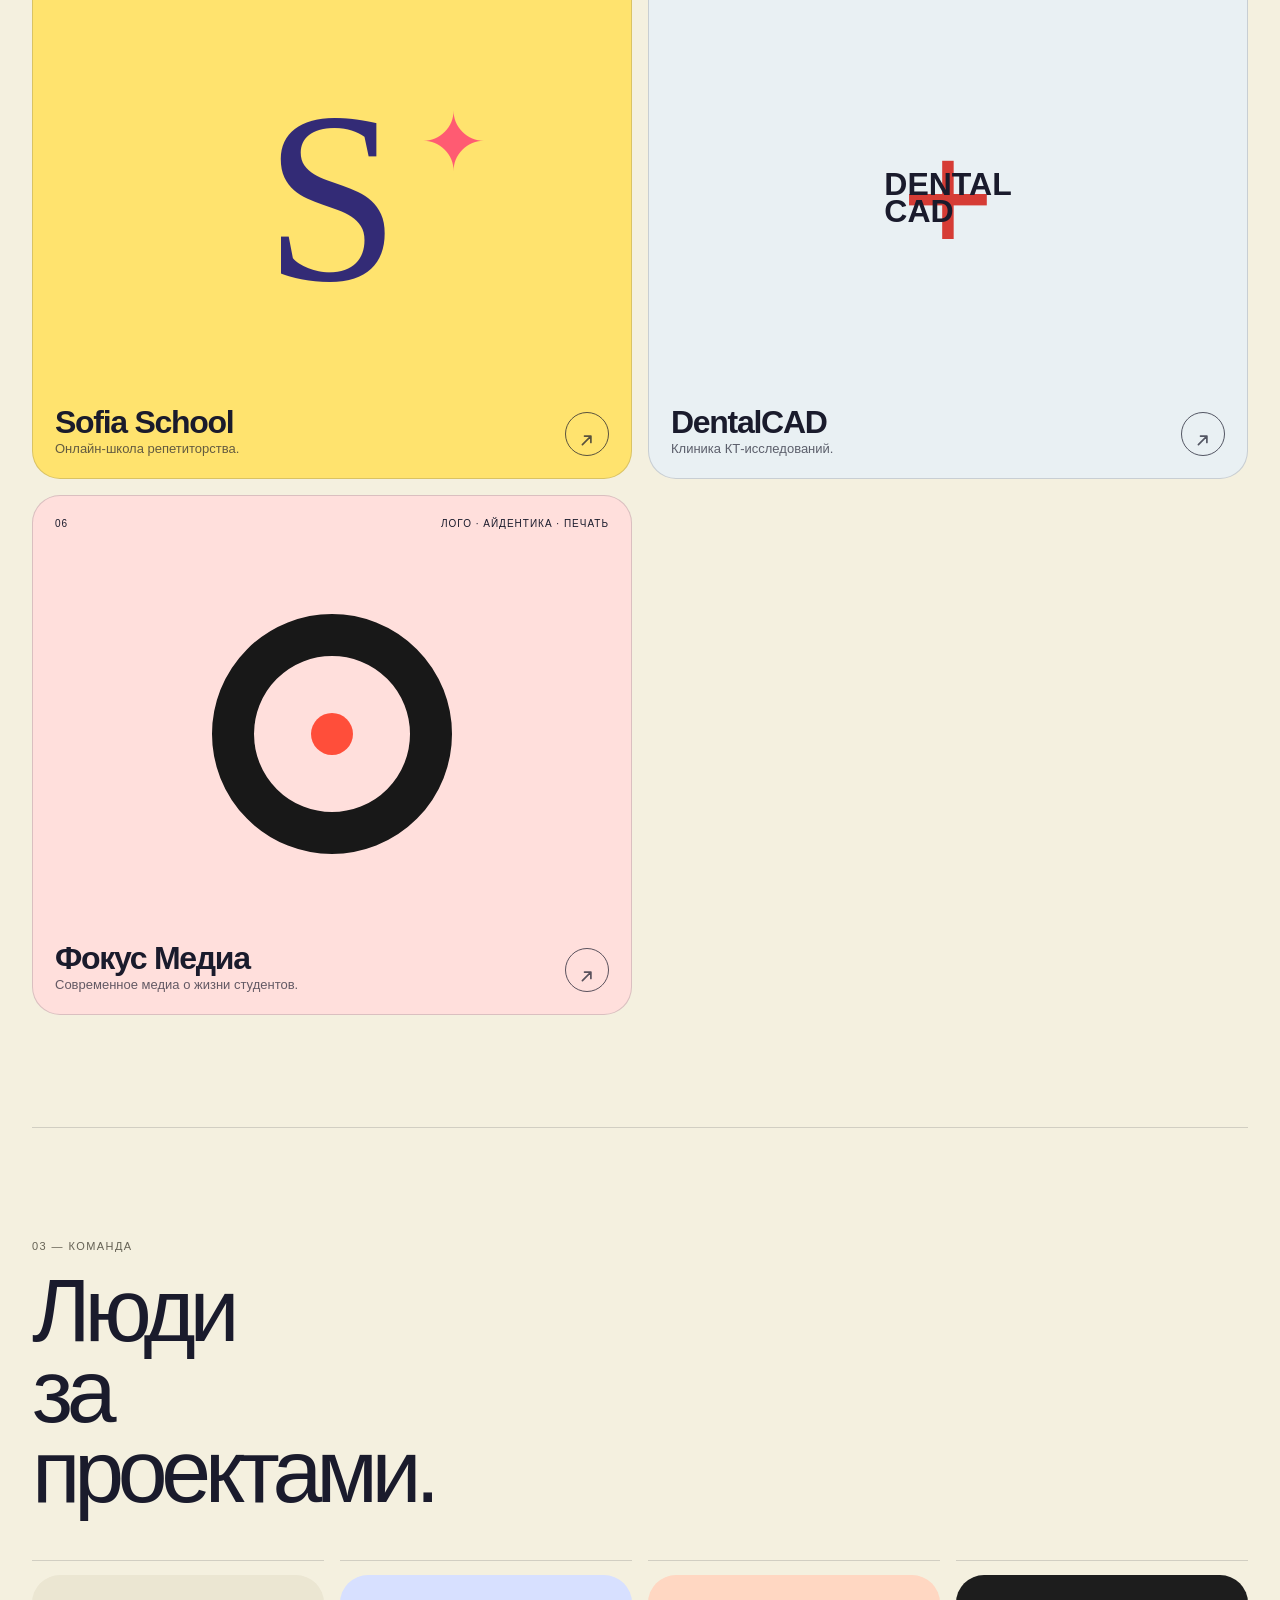
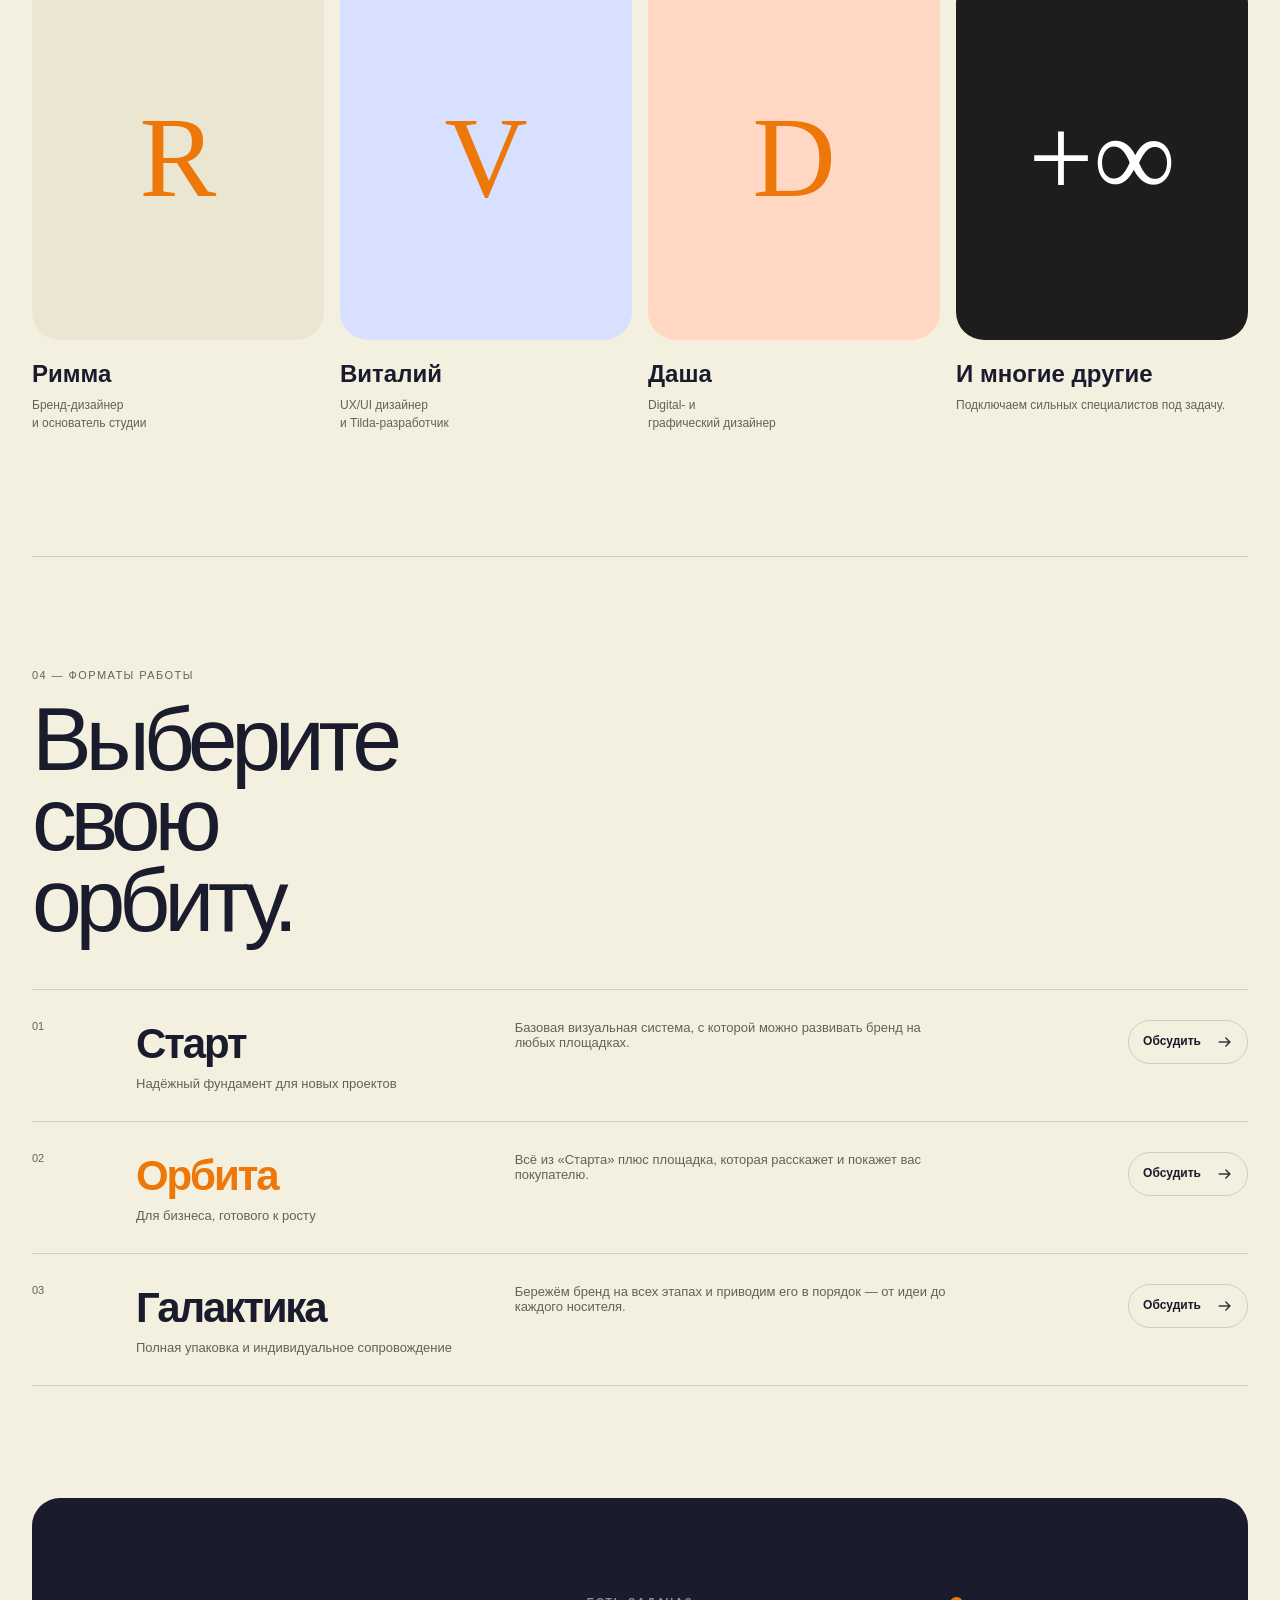
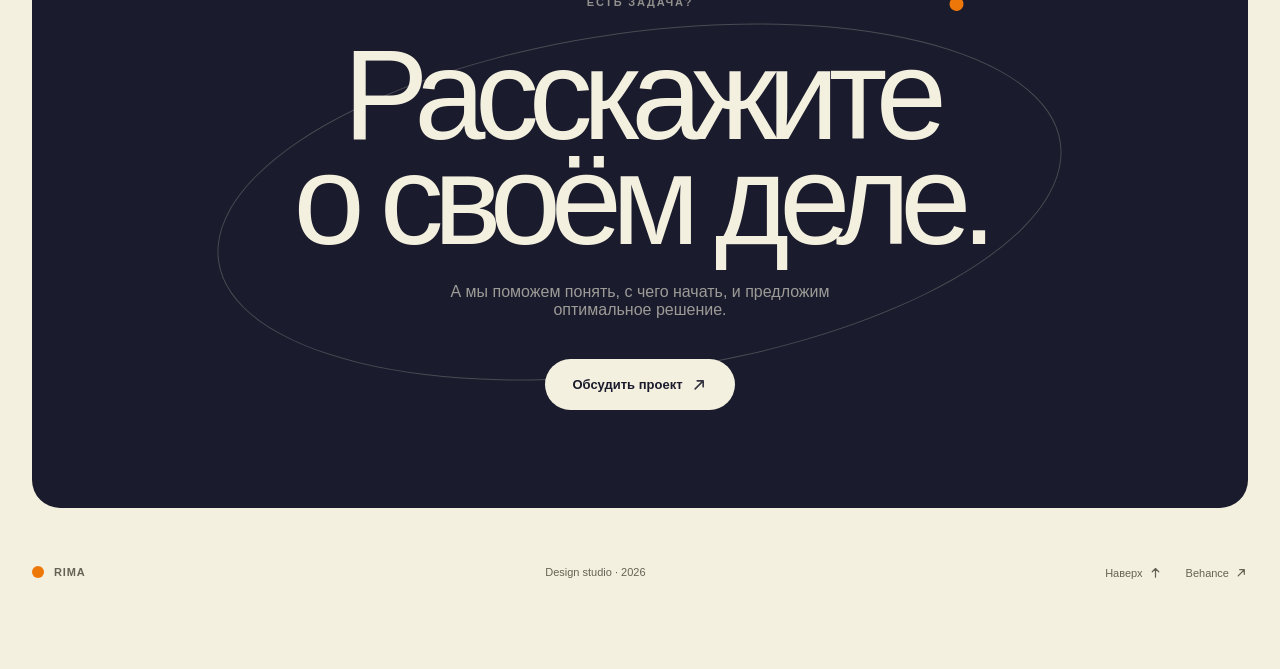
==== commit d3edc785: "fix: collapse mobile concept chooser after visual audit Keep the 15-option selector compact by defau" ====
--- a/index.html
+++ b/index.html
@@ -21,7 +21,7 @@
 
   <div class="concept-switcher" aria-label="Выбор дизайн-концепции">
     <div class="concept-switcher-head">
-      <span>Сравнение концепций</span>
+      <button type="button" class="concept-toggle" data-concept-toggle aria-expanded="false" aria-label="Открыть выбор дизайн-концепции">Сравнение концепций <span aria-hidden="true"></span></button>
       <button type="button" class="share-concept" data-share-concept aria-label="Скопировать ссылку на выбранный концепт">↗</button>
     </div>
     <div class="concept-row concept-row-art" aria-label="Чистые арт-дирекшены">
--- a/motion.css
+++ b/motion.css
@@ -113,18 +113,24 @@
 @keyframes swissBlock{0%,100%{transform:rotate(45deg) translate(0,0)}25%{transform:rotate(45deg) translate(3px,-3px)}50%{transform:rotate(45deg) translate(0,-6px)}75%{transform:rotate(45deg) translate(-3px,-3px)}}
 
 @media(max-width:900px){
-  body{padding-bottom:224px!important}
-  .concept-switcher{max-height:min(214px,calc(100dvh - 18px))}
-  .concept-row-motion{display:grid!important;grid-template-columns:repeat(5,minmax(0,1fr))!important;gap:4px!important;min-width:0!important;width:100%!important;overflow:visible!important}
-  .concept-row-motion .concept-label{grid-column:1/-1!important}
+  body{padding-bottom:74px!important}
+  .concept-switcher{max-height:calc(100dvh - 18px);transition:max-height .28s var(--motion-ease-soft),box-shadow .28s ease}
+  .concept-switcher-head{min-height:36px}
+  .concept-toggle{min-width:0!important;min-height:34px!important;padding:7px 8px!important;border:0!important;background:transparent!important;color:var(--fg)!important;font:700 9px/1 var(--font)!important;letter-spacing:.09em!important;text-transform:uppercase!important;display:flex!important;align-items:center!important;gap:7px!important;cursor:pointer}
+  .concept-toggle>span{width:9px;height:9px;border-right:1.5px solid currentColor;border-bottom:1.5px solid currentColor;transform:rotate(45deg) translateY(-2px);transition:transform .2s ease}
+  .concept-switcher.is-open .concept-toggle>span{transform:rotate(225deg) translate(-1px,-1px)}
+  .concept-switcher:not(.is-open) .concept-row{display:none!important}
+  .concept-switcher.is-open .concept-row-motion{display:grid!important;grid-template-columns:repeat(5,minmax(0,1fr))!important;gap:4px!important;min-width:0!important;width:100%!important;overflow:visible!important}
+  .concept-switcher.is-open .concept-row-motion .concept-label{grid-column:1/-1!important}
+  body:has(.concept-switcher.is-open){padding-bottom:224px!important}
 }
-@media(max-width:380px){body{padding-bottom:218px!important}.concept-switcher .concept-label{font-size:7.4px!important}}
+@media(max-width:560px){body[data-concept='brutal'] .hero h1{font-size:clamp(40px,11vw,46px)!important;letter-spacing:-.075em!important}}
+@media(max-width:380px){.concept-switcher .concept-label{font-size:7.4px!important}}
 @media(max-height:680px) and (max-width:900px){
-  .concept-switcher-head>span{display:none}
-  .concept-switcher{gap:3px!important;padding:5px!important}
-  .concept-row .concept-label{padding-top:0!important}
-  .concept-switcher .concept-row button{min-height:30px!important;padding-block:5px!important}
-  body{padding-bottom:198px!important}
+  .concept-switcher.is-open{gap:3px!important;padding:5px!important}
+  .concept-switcher.is-open .concept-row .concept-label{padding-top:0!important}
+  .concept-switcher.is-open .concept-row button{min-height:30px!important;padding-block:5px!important}
+  body:has(.concept-switcher.is-open){padding-bottom:198px!important}
 }
 
 @media(prefers-reduced-motion:reduce){
